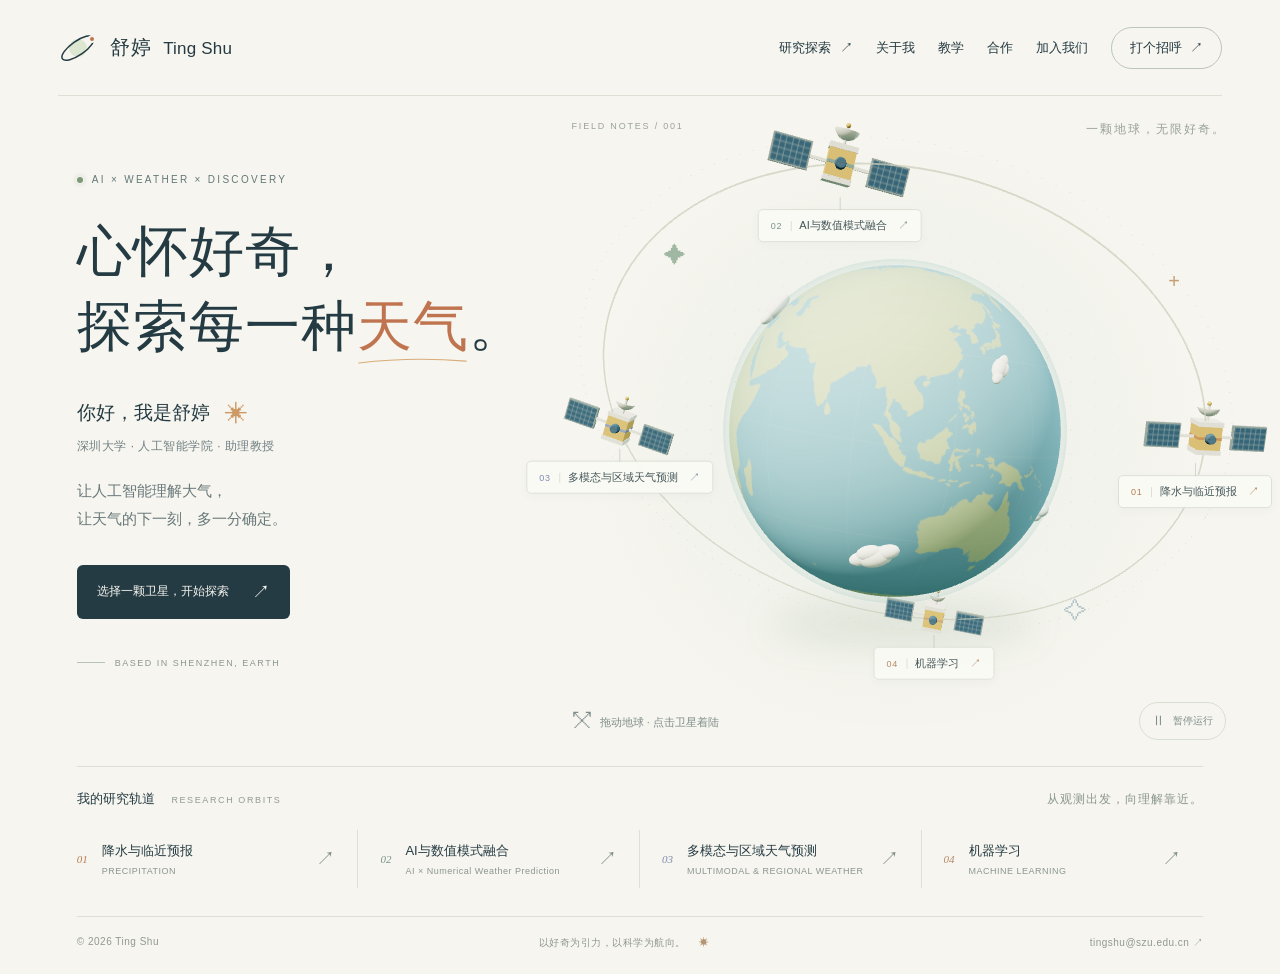
==== index.html @ a77219a2 "Publish interactive AI and weather research website" ====
<!doctype html>
<html lang="zh-CN">
<head>
  <meta charset="UTF-8">
  <meta name="viewport" content="width=device-width,initial-scale=1">
  <meta name="theme-color" content="#f6f5ef">
  <meta name="description" content="舒婷 Ting Shu，深圳大学人工智能学院助理教授。探索人工智能与气象的交汇：降水临近预报、AI与数值模式融合、多模态与区域天气预测与机器学习。">
  <title>舒婷 Ting Shu · AI × Weather</title>
  <link rel="icon" href="./favicon.svg" type="image/svg+xml">
  <link rel="stylesheet" href="./styles.css?v=current-nav2">
  <link rel="stylesheet" href="./machine-learning.css?v=visual-first1">
  <link rel="stylesheet" href="./precipitation.css?v=visual-first1">
  <link rel="stylesheet" href="./numerical-modeling.css?v=visual-first1">
  <link rel="stylesheet" href="./multimodal-weather.css?v=visual-first1">
  <link rel="stylesheet" href="./teaching.css?v=paper1">
  <link rel="stylesheet" href="./join-maze.css?v=visual-first1">
  <link rel="stylesheet" href="./collaboration-network.css?v=islands1">
  <link rel="stylesheet" href="./about.css?v=visual-first1">
</head>
<body>
  <a class="skip-link" href="#research-list">跳转到研究方向</a>
  <header class="site-header">
    <a class="identity" href="#" aria-label="舒婷，返回首页">
      <svg class="brand-icon" viewBox="0 0 40 40" aria-hidden="true"><circle cx="20" cy="20" r="9"/><ellipse cx="20" cy="20" rx="19" ry="7" transform="rotate(-35 20 20)"/><circle class="brand-dot" cx="34" cy="11" r="3"/></svg>
      <span class="brand-name">舒婷 <span>Ting Shu</span></span>
      <span class="brand-divider"></span><span class="brand-note">A LITTLE PLANET OF IDEAS</span>
    </a>
    <nav aria-label="主导航">
      <a class="nav-research" href="#research-list">研究探索 <span>↗</span></a>
      <a class="nav-about" href="#about" data-section-link>关于我</a>
      <a href="#teaching" data-section-link>教学</a>
      <a href="#collaboration" data-section-link>合作</a>
      <a href="#join" data-section-link>加入我们</a>
      <a class="contact-link" href="mailto:tingshu@szu.edu.cn">打个招呼 <span>↗</span></a>
    </nav>
  </header>

  <main id="home">
    <section class="hero" aria-labelledby="home-title">
      <div class="intro">
        <div class="eyebrow"><span class="live-dot"></span> AI × WEATHER × DISCOVERY</div>
        <h1 id="home-title">心怀好奇，<br>探索每一种<span class="weather-word">天气<svg viewBox="0 0 190 15" aria-hidden="true"><path d="M3 10Q94 -1 185 7"/></svg></span>。</h1>
        <p class="hello">你好，我是舒婷 <span class="hello-star">✳</span></p>
        <p class="affiliation">深圳大学 · 人工智能学院 · 助理教授</p>
        <p class="intro-copy">让人工智能理解大气，<br>让天气的下一刻，多一分确定。</p>
        <a class="explore-button" href="#research-list">选择一颗卫星，开始探索 <span>↗</span></a>
        <div class="personal-coordinate"><span class="coordinate-line"></span> BASED IN SHENZHEN, EARTH</div>
      </div>

      <div class="universe" id="universe" data-state="loading" aria-label="3D 地球与四颗研究方向卫星">
        <div class="universe-grid" aria-hidden="true"></div>
        <div class="scene-caption"><span>FIELD NOTES / 001</span><span>一颗地球，无限好奇。</span></div>
        <span class="spark spark-a" aria-hidden="true">✦</span><span class="spark spark-b" aria-hidden="true">+</span><span class="spark spark-c" aria-hidden="true">✧</span>
        <div id="scene" aria-hidden="true"></div>
        <div class="planet-shadow" aria-hidden="true"></div>
        <div id="satellite-labels" aria-label="选择研究卫星"></div>
        <div id="scene-loading" role="status">正在唤醒这颗小星球<span>···</span></div>
        <div class="fallback-planet" hidden aria-hidden="true">🌏</div>
        <div class="scene-bottom"><span id="scene-hint"><span class="drag-mark">⤧</span> 拖动地球 · 点击卫星着陆</span><button id="motion-toggle" type="button" aria-pressed="false" aria-label="暂停地球自转与卫星公转"><span class="pause-symbol">Ⅱ</span><span class="motion-text">暂停运行</span></button></div>
      </div>
    </section>

    <section class="research-section" id="research-list" aria-labelledby="research-heading">
      <div class="section-caption"><h2 id="research-heading">我的研究轨道 <span>RESEARCH ORBITS</span></h2><span>从观测出发，向理解靠近。</span></div>
      <div id="research-links" class="research-links"></div>
    </section>
    <footer><span>© <span id="year">2026</span> Ting Shu</span><span>以好奇为引力，以科学为航向。 <span class="footer-star">✴</span></span><a href="mailto:tingshu@szu.edu.cn">tingshu@szu.edu.cn ↗</a></footer>
  </main>

  <main id="about-page" hidden tabindex="-1" aria-labelledby="ab-title"></main>

  <main id="collaboration-page" hidden tabindex="-1" aria-labelledby="cn-title"></main>

  <main id="join-page" hidden tabindex="-1" aria-labelledby="jm-title"></main>

  <main id="teaching-page" hidden tabindex="-1" aria-labelledby="tc-title"></main>

  <main id="research-page" hidden tabindex="-1">
    <div class="research-cloud-dock">
      <details class="research-cloud" id="research-switcher">
        <summary aria-label="切换研究方向">
          <svg viewBox="0 0 220 100" aria-hidden="true"><path d="M31 92C-1 92-3 47 29 44C28 15 62 3 81 25C96 1 133 3 145 29C166 8 195 23 193 48C226 47 229 92 197 92Z"/></svg>
          <span><strong id="research-cloud-current">研究方向</strong><small>其他方向 <i aria-hidden="true">⌄</i></small></span>
        </summary>
        <nav class="research-subnav" aria-label="研究方向">
          <a href="#research/learning">机器学习</a>
          <a href="#research/precipitation">降水与临近预报</a>
          <a href="#research/clouds">AI与数值模式融合</a>
          <a href="#research/multimodal">多模态与区域天气预测</a>
        </nav>
      </details>
    </div>
    <div id="ml-page" hidden></div>
    <div id="precipitation-page" hidden></div>
    <div id="numerical-page" hidden></div>
    <div id="multimodal-page" hidden></div>
    <button class="back-button" id="back-home" type="button">← 返回研究轨道</button>
    <div class="destination-layout">
      <div class="destination-intro"><div class="eyebrow" id="destination-number"></div><h1 id="destination-title"></h1><p class="destination-english" id="destination-english"></p><p class="destination-description" id="destination-description"></p><div class="topic-tags" id="topic-tags"></div></div>
      <div class="landing-art" aria-hidden="true"><div class="art-orbit"></div><div class="art-sun"></div><div class="art-cloud cloud-one"></div><div class="art-cloud cloud-two"></div><div class="art-hill hill-back"></div><div class="art-hill hill-front"></div><div class="observatory"><div class="radar-dish"></div><div class="radar-pole"></div><div class="station-body"><i></i><i></i><i></i></div></div><div class="landing-label">HELLO, NEW PERSPECTIVE.</div></div>
    </div>
    <section class="selected-papers"><div class="section-caption"><h2>从这些工作开始 <span>SELECTED RESEARCH</span></h2><span>研究方向速览</span></div><div id="paper-list"></div></section>
    <div class="destination-footer"><span>每一个问题，都是一次新的出发。</span><button class="text-button" id="next-research" type="button">探索下一条轨道 ↗</button></div>
  </main>


  <div id="flight-overlay" aria-hidden="true"><div class="flight-cloud cloud-left"></div><div class="flight-cloud cloud-right"></div><div class="flight-copy"><span class="flight-marker">↓</span><span id="flight-text">准备着陆</span><span class="flight-small">A CLOSER LOOK AT OUR WORLD</span></div></div>
  <p id="announcement" class="sr-only" aria-live="polite"></p>
  <noscript><p class="no-script">请启用 JavaScript 体验 3D 地球。研究方向包括降水与临近预报、AI与数值模式融合、多模态与区域天气预测和机器学习。联系：<a href="mailto:tingshu@szu.edu.cn">tingshu@szu.edu.cn</a></p></noscript>
  <script type="module" src="./app.js?v=current-nav2"></script>
</body>
</html>
---- styles.css ----
@font-face{font-family:LocalSerif;src:local("Songti SC"),local("STSong");font-display:swap}
:root{--paper:#f6f5ef;--ink:#253b43;--muted:#718084;--line:#dedfd5;--orange:#bf744f;--sage:#dbe5ce;--blue:#5b8fa4;--accent:#c68157;font-family:-apple-system,BlinkMacSystemFont,"Segoe UI","PingFang SC","Microsoft YaHei",sans-serif;color:var(--ink);background:var(--paper);font-synthesis:none;scroll-behavior:smooth}
*{box-sizing:border-box}body{margin:0}button,a{-webkit-tap-highlight-color:transparent}button{font:inherit;color:inherit;cursor:pointer}a{color:inherit;text-decoration:none}button{border:0;background:none}button:focus-visible,a:focus-visible{outline:2px solid var(--orange);outline-offset:6px}button:disabled{cursor:default}button,a{touch-action:manipulation}[hidden]{display:none!important}::selection{background:#dbe7cf}.sr-only{position:absolute;width:1px;height:1px;padding:0;margin:-1px;overflow:hidden;clip:rect(0,0,0,0);white-space:nowrap;border:0}.skip-link{position:fixed;top:-80px;left:20px;z-index:100;background:var(--ink);color:white;padding:15px}.skip-link:focus{top:10px}
.site-header{height:96px;margin:0 4.5%;display:flex;align-items:center;justify-content:space-between;border-bottom:1px solid var(--line);gap:20px;position:relative;z-index:20}.identity{display:flex;align-items:center;gap:12px;flex-shrink:0}.brand-icon{width:40px;height:40px;stroke:var(--ink);fill:none;stroke-width:1.5}.brand-icon>circle:first-child{fill:#dce6d0;stroke:none}.brand-icon .brand-dot{fill:var(--orange);stroke:var(--paper);stroke-width:2}.brand-name{font-size:20px;font-weight:600;letter-spacing:1px}.brand-name span{font-size:17px;font-weight:400;letter-spacing:.2px;margin-left:5px}.brand-divider{height:22px;width:1px;background:var(--line);margin:0 7px}.brand-note{font-size:9px;letter-spacing:1.7px;color:var(--muted)}nav{display:flex;align-items:center;gap:32px;font-size:13px}nav button{padding:10px 0}nav a:hover,nav button:hover{color:var(--orange)}nav a span{margin-left:5px}.contact-link{border:1px solid #bcc6bd;border-radius:50px;padding:11px 18px}
.hero{max-width:1580px;margin:auto;display:grid;grid-template-columns:36% 64%;padding-left:6%;min-height:620px;height:min(690px,calc(100svh - 230px));position:relative;align-items:center}.intro{position:relative;z-index:3;padding-bottom:20px}.eyebrow{font-size:10px;letter-spacing:2.3px;color:#637878;display:flex;gap:9px;align-items:center;font-weight:500}.live-dot{width:6px;height:6px;border-radius:50%;background:#7e9a79;box-shadow:0 0 0 4px #7e9a7910}h1{font-family:LocalSerif,"Songti SC","Noto Serif CJK SC",serif;font-weight:400;font-size:clamp(38px,4.3vw,67px);line-height:1.36;letter-spacing:1px;margin:30px 0 27px;white-space:nowrap}.weather-word{color:var(--orange);position:relative}.weather-word svg{position:absolute;width:100%;height:15px;left:0;bottom:-12px;fill:none;stroke:#d9ac78;stroke-width:2;stroke-linecap:round}.hello{font-size:19px;font-weight:500;margin:35px 0 10px}.hello-star{display:inline-block;color:#cd9965;font-size:23px;margin-left:10px;vertical-align:middle}.affiliation{font-size:12px;letter-spacing:.5px;color:var(--muted);margin:0}.intro-copy{font-size:15px;line-height:1.9;color:#68787a;margin-top:22px}.explore-button{display:inline-flex;align-items:center;gap:23px;background:var(--ink);color:var(--paper);border-radius:6px;padding:15px 20px;font-size:12px;transition:transform .2s,background .2s;margin-top:16px}.explore-button:hover{background:#3d565b;transform:translateY(-2px)}.explore-button>span{font-size:18px}.personal-coordinate{display:flex;align-items:center;gap:10px;font-size:9px;color:#8d9790;letter-spacing:1.5px;margin-top:39px}.coordinate-line{height:1px;width:28px;background:#b7c2b7}
.universe{position:relative;width:100%;height:100%;min-height:610px;isolation:isolate;overflow:hidden}.universe-grid{position:absolute;inset:8% 1% 6% 1%;border-radius:50%;background:radial-gradient(circle at center,#dce8dc77,transparent 64%);z-index:-3}.universe-grid:after{content:"";position:absolute;inset:5%;background-image:radial-gradient(#9fb5a44f .8px,transparent .8px);background-size:24px 24px;mask-image:radial-gradient(ellipse,#0005 15%,transparent 69%)}#scene{position:absolute;inset:0;z-index:0;touch-action:pan-y;cursor:grab}#scene:active{cursor:grabbing}#scene canvas{display:block;width:100%;height:100%}.scene-caption{position:absolute;top:25px;left:8%;right:7%;display:flex;justify-content:space-between;color:#99a29a;font-size:9px;letter-spacing:1.8px;z-index:2;pointer-events:none}.scene-caption>span:last-child{letter-spacing:2px;font-family:LocalSerif,serif;font-size:12px}.planet-shadow{position:absolute;left:34%;top:77%;width:34%;height:25px;background:#617d5833;border-radius:50%;filter:blur(18px);z-index:-1;pointer-events:none}.spark{position:absolute;pointer-events:none;color:#a0b8a3;z-index:0}.spark-a{left:20%;top:22%;font-size:22px}.spark-b{right:13%;top:26%;font-size:20px;color:#c3a172}.spark-c{right:25%;bottom:21%;font-size:23px;color:#a9bdc3}.scene-bottom{position:absolute;bottom:26px;left:8%;right:7%;display:flex;align-items:center;justify-content:space-between;gap:16px;font-size:11px;color:#7e8d8b;z-index:4}.drag-mark{font-size:20px;vertical-align:-2px;margin-right:5px}#motion-toggle{display:flex;align-items:center;gap:8px;min-height:38px;padding:0 12px;border:1px solid #d9ded2;border-radius:50px;font-size:10px;background:#f6f5efd9}#motion-toggle:hover{background:#e8eddf}.pause-symbol{font-size:13px}.satellite-label{position:absolute;top:0;left:0;z-index:5;transform:translate(-999px,-999px);padding:8px 12px;display:flex;align-items:center;gap:8px;white-space:nowrap;border:1px solid #dce1d5;border-radius:5px;background:#fafaf5ed;box-shadow:0 3px 10px #3d514909;color:#455759;font-size:11px;transition:background .2s,border-color .2s,box-shadow .2s;will-change:transform}.satellite-label .label-number{font-size:9px;color:var(--accent);letter-spacing:.8px;border-right:1px solid #dce0d4;padding-right:8px}.satellite-label .label-arrow{color:var(--accent);margin-left:3px}.satellite-label:hover,.satellite-label:focus-visible,.satellite-label.is-active{background:#fffef9;border-color:var(--accent);box-shadow:0 4px 18px #77533918}.satellite-label:before{content:"";position:absolute;width:1px;height:13px;background:#a8b7a577;bottom:100%;left:50%}#scene-loading{position:absolute;top:50%;left:50%;transform:translate(-50%,-50%);font-size:12px;letter-spacing:2px;color:var(--muted);z-index:10}#scene-loading>span{margin-left:8px}.fallback-planet{position:absolute;left:50%;top:46%;transform:translate(-50%,-50%);font-size:190px;filter:saturate(.6)}.universe.is-fallback .satellite-label{transform:none!important;position:static;margin:8px}.universe.is-fallback #satellite-labels{position:absolute;bottom:65px;display:flex;justify-content:center;flex-wrap:wrap}.universe.is-fallback .satellite-label:before{display:none}
.research-section{margin:0 6%;border-top:1px solid var(--line);padding-top:23px;scroll-margin-top:30px}.section-caption{display:flex;align-items:center;justify-content:space-between;gap:20px}.section-caption h2{font-size:13px;font-weight:500;margin:0}.section-caption h2 span{font-size:9px;color:#929b93;letter-spacing:1.6px;margin-left:13px;font-weight:400}.section-caption>span{font-family:LocalSerif,serif;font-size:12px;letter-spacing:1px;color:#8a968d}.research-links{display:grid;grid-template-columns:repeat(4,1fr);margin:22px 0 28px}.research-link{display:flex;text-align:left;align-items:center;gap:14px;padding:12px 22px;border-right:1px solid var(--line);transition:background .2s;border-radius:0}.research-link:first-child{padding-left:0}.research-link:last-child{border-right:0}.research-link:hover{background:#e8ecdf88}.research-link .research-number{font-size:11px;color:var(--accent);font-family:Georgia,serif;font-style:italic}.research-link strong{font-size:13px;font-weight:500;display:block;margin-bottom:6px}.research-link small{font-size:9px;color:#8b9691;letter-spacing:.5px;display:block}.research-link .arrow{margin-left:auto;color:#839187;font-size:19px}footer{margin:0 6%;padding:19px 0 24px;border-top:1px solid var(--line);display:flex;justify-content:space-between;gap:20px;font-size:10px;color:#909990;letter-spacing:.5px}.footer-star{color:#b49572;margin-left:10px}footer a:hover{color:var(--ink)}
#flight-overlay{position:fixed;inset:0;pointer-events:none;z-index:50;overflow:hidden;visibility:hidden}#flight-overlay.active{visibility:visible}.flight-cloud{position:absolute;width:150vmax;height:150vmax;background:#edf2e9;box-shadow:0 0 100px 100px #edf2e9;border-radius:50%;top:60%;transition:transform 1s cubic-bezier(.5,0,.2,1)}.cloud-left{right:80%;transform:translate(-50%,30%)}.cloud-right{left:80%;transform:translate(50%,30%)}#flight-overlay.covered .cloud-left{transform:translate(50%,-50%)}#flight-overlay.covered .cloud-right{transform:translate(-50%,-50%)}.flight-copy{position:absolute;inset:0;display:flex;flex-direction:column;align-items:center;justify-content:center;gap:15px;opacity:0;transition:opacity .35s;color:var(--ink)}#flight-overlay.covered .flight-copy{opacity:1}.flight-marker{width:48px;height:48px;border:1px solid #bac8b4;border-radius:50%;display:grid;place-items:center;font-size:25px}.flight-small{font-size:9px;letter-spacing:3px;color:#879782}#flight-text{font-family:LocalSerif,serif;font-size:24px;letter-spacing:2px}.is-traveling .satellite-label,.is-traveling .scene-bottom{opacity:0;pointer-events:none}.is-traveling .intro{opacity:.3;transition:opacity .6s}
#research-page{max-width:1180px;margin:auto;padding:35px 35px 50px;min-height:calc(100svh - 96px)}.back-button{font-size:12px;color:var(--muted);padding:10px 0}.back-button:hover{color:var(--orange)}.destination-layout{display:grid;grid-template-columns:1.2fr 1fr;align-items:center;gap:60px;margin:45px 0 55px}.destination-intro h1{font-size:46px;white-space:normal;margin:20px 0 7px}.destination-english{color:#8a9a92;font-size:13px;letter-spacing:1px}.destination-description{font-size:15px;line-height:2;color:#637676;max-width:510px;margin:25px 0}.topic-tags{display:flex;flex-wrap:wrap;gap:8px}.topic-tags span{font-size:11px;border:1px solid #d8dfd1;padding:7px 12px;border-radius:50px}.landing-art{height:310px;position:relative;overflow:hidden;border-radius:48% 48% 12px 12px;background:#e5ebe0}.art-sun{width:60px;height:60px;border-radius:50%;background:#e7cb94;position:absolute;right:65px;top:45px}.art-orbit{width:330px;height:330px;border:1px solid #c8d6c3;border-radius:50%;position:absolute;left:45px;top:35px}.art-hill{position:absolute;width:120%;height:180px;border-radius:50%;bottom:-75px;left:-10%;background:#9eb49a}.hill-back{bottom:-30px;left:23%;background:#cad6bd}.hill-front{transform:rotate(12deg)}.art-cloud{position:absolute;width:75px;height:23px;background:#f6f6ef;border-radius:30px}.art-cloud:before,.art-cloud:after{content:"";position:absolute;background:inherit;border-radius:50%;width:35px;height:35px;top:-16px;left:11px}.art-cloud:after{left:32px;top:-9px}.cloud-one{left:42px;top:95px}.cloud-two{right:32px;top:160px;transform:scale(.7)}.observatory{position:absolute;left:44%;bottom:53px;width:100px;height:150px}.station-body{position:absolute;bottom:0;width:95px;height:65px;background:#faf5e9;border-radius:10px 10px 2px 2px;transform:skewY(-3deg);box-shadow:12px 6px 0 #dbcfb6;display:flex;gap:8px;align-items:center;justify-content:center}.station-body i{width:14px;height:21px;background:#7299a1;border:3px solid #d6e1df}.radar-pole{position:absolute;width:7px;height:70px;background:#7b938d;bottom:50px;left:45px;transform:rotate(12deg)}.radar-dish{width:73px;height:38px;border-radius:0 0 60px 60px;background:#eee8d8;box-shadow:0 5px 0 #b8c8bc;transform:rotate(-33deg);position:absolute;top:9px;left:15px;z-index:2}.radar-dish:before{content:"";width:3px;height:35px;background:#819b95;position:absolute;left:34px;top:-19px}.radar-dish:after{content:"";width:9px;height:9px;border-radius:50%;background:#c08856;position:absolute;left:31px;top:-23px}.landing-label{position:absolute;left:22px;bottom:18px;color:#f7f6ed;font-size:8px;letter-spacing:2px}.selected-papers{border-top:1px solid var(--line);padding-top:22px}.paper-row{display:grid;grid-template-columns:55px 1fr auto;gap:20px;padding:26px 0;border-bottom:1px solid var(--line);align-items:start}.paper-year{font-size:12px;color:var(--orange);padding-top:3px}.paper-title{font-family:Georgia,"Songti SC",serif;font-weight:400;font-size:19px;line-height:1.5;margin:0 0 8px}.paper-venue{font-size:11px;color:#819086}.paper-link{font-size:11px;white-space:nowrap;padding:8px 0}.paper-link:hover{color:var(--orange)}.destination-footer{display:flex;justify-content:space-between;align-items:center;gap:20px;margin-top:33px;font-size:12px;color:#83917f}.text-button{font-size:12px;color:var(--ink);padding:10px 0}
dialog{border:1px solid #dce1d4;border-radius:15px;background:var(--paper);color:var(--ink);width:min(570px,calc(100% - 30px));padding:45px;box-shadow:0 30px 100px #162e3033;max-height:90svh}dialog::backdrop{background:#243e4555;backdrop-filter:blur(7px)}.close-dialog{position:absolute;right:16px;top:12px;font-size:26px;width:36px;height:36px;color:var(--muted)}dialog h2{font-family:LocalSerif,serif;font-size:32px;font-weight:400;margin-bottom:8px}dialog p{font-size:13px;line-height:1.9;color:#657978}.about-en{font-size:12px!important;color:#87998b!important}.about-history{display:grid;grid-template-columns:1fr 1.5fr;gap:14px;font-size:12px;margin:30px 0;padding-top:20px;border-top:1px solid var(--line)}.about-history small{font-size:11px;color:var(--muted)}.no-script{padding:30px}
@media(min-width:1600px){.hero{height:720px}.universe{min-height:680px}}
@media(max-width:1100px){.brand-note,.brand-divider{display:none}.hero{grid-template-columns:38% 62%;padding-left:5%;height:620px}.intro h1{font-size:43px}.universe{min-height:600px}.research-link{gap:10px;padding:10px 13px}.research-link strong{font-size:12px}.scene-caption{left:8%;right:9%}.satellite-label{font-size:10px;padding:7px 9px}.satellite-label .label-arrow{display:none}.scene-bottom{left:8%;right:8%;font-size:10px}.intro-copy{font-size:14px}.affiliation{font-size:11px}.explore-button{padding:14px 17px;font-size:11px;gap:15px}}
@media(max-width:760px){.site-header{height:78px;margin:0 6%}.brand-name{font-size:17px}.brand-name span{font-size:13px}.brand-icon{width:31px;height:31px}.identity{gap:8px}nav{gap:19px;font-size:12px}.contact-link{display:none}.hero{display:flex;flex-direction:column;padding:0;height:auto;min-height:0}.intro{width:100%;padding:42px 8% 0;display:block}.eyebrow{font-size:9px;letter-spacing:1.6px}.intro h1{font-size:44px;line-height:1.3;margin:24px 0}.hello{margin:25px 0 7px;font-size:17px}.affiliation{font-size:11px}.intro-copy{margin:17px 0 0;font-size:13px;line-height:1.8}.intro-copy br{display:none}.explore-button{margin-top:22px}.personal-coordinate{display:none}.universe{height:500px;min-height:0;margin:2px 0 0}.scene-caption{top:28px;left:8%;right:8%;font-size:8px}.scene-caption>span:last-child{font-size:10px}.scene-bottom{bottom:22px;font-size:10px}.satellite-label{font-size:10px;padding:7px 8px;gap:6px}.satellite-label .label-number{font-size:8px;padding-right:6px}.satellite-label .label-arrow{display:none}.research-section{margin:0 8%;padding-top:22px}.section-caption>span{display:none}.section-caption h2{font-size:12px}.section-caption h2 span{font-size:8px;margin-left:10px}.research-links{grid-template-columns:1fr 1fr;gap:0;margin:15px 0 25px}.research-link{padding:17px 9px 17px 0!important;border-bottom:1px solid var(--line);gap:9px}.research-link:nth-child(even){border-right:0;padding-left:14px!important}.research-link:nth-last-child(-n+2){border-bottom:0}.research-link strong{font-size:11px}.research-link small{font-size:8px}.research-link .arrow{font-size:16px}footer{margin:0 8%;padding:20px 0 26px;flex-wrap:wrap;gap:15px;font-size:9px}footer>span:nth-child(2){display:none}#research-page{padding:23px 8% 35px}.destination-layout{grid-template-columns:1fr;gap:25px;margin:30px 0}.destination-intro h1{font-size:35px}.destination-english{font-size:11px}.destination-description{font-size:14px}.landing-art{height:240px}.paper-row{grid-template-columns:40px 1fr;gap:10px}.paper-title{font-size:16px}.paper-link{grid-column:2;padding:0}.destination-footer{font-size:11px;align-items:start;flex-direction:column;gap:7px}dialog{padding:35px 25px}.about-history{grid-template-columns:1fr 1.3fr}.brand-name{letter-spacing:0}}
@media(pointer:coarse){.satellite-label{min-height:44px}.site-header nav button,.site-header nav a{min-height:44px;display:inline-flex;align-items:center}#motion-toggle{min-height:44px}.close-dialog{min-width:44px;min-height:44px}}
@media(max-width:380px){.brand-name span{display:none}nav{gap:15px}.intro h1{font-size:38px}.universe{height:450px}.satellite-label{font-size:9px}.scene-bottom{left:6%;right:6%}.research-link strong{font-size:10px}.research-link small{letter-spacing:0}}
.personal-section:focus,.join-section:focus{outline:none}.site-header nav{gap:26px}.site-header nav a:is([aria-current="location"],[aria-current="page"]){color:var(--orange)}.course .code-glyph{white-space:nowrap;font-size:20px;letter-spacing:-1px}
.personal-section{margin:0 6%;padding:72px 0;display:grid;grid-template-columns:1fr 1.25fr;gap:9%;border-top:1px solid var(--line);scroll-margin-top:30px}.section-index{font-size:10px;letter-spacing:2px;color:#8a978a}.section-intro h2,.join-heading h2{font-size:15px;font-weight:500;letter-spacing:2px;margin:17px 0 25px}.title-flower{margin-left:14px;color:#bd9469;font-size:22px;vertical-align:-2px}.section-lead{font-family:LocalSerif,"Songti SC",serif;font-size:34px;line-height:1.6;letter-spacing:1px;margin:0 0 22px}.section-description{font-size:13px;line-height:2;color:#74837a;margin:0}.course-list{display:grid;gap:25px}.course{display:grid;grid-template-columns:70px 1fr;gap:25px;padding:24px 0;border-bottom:1px solid var(--line)}.course:last-child{border-bottom:0;padding-bottom:0}.course-glyph{width:65px;height:65px;border-radius:20px;display:grid;place-items:center;transform:rotate(-6deg);background:#e5eadc;color:#7a9380;font-family:monospace;font-size:25px}.chip-glyph{background:#e7e6da;color:#aa956c;transform:rotate(6deg);font-size:39px}.course-kicker{font-size:9px;letter-spacing:1.7px;color:#92a08d}.course h3{font-size:20px;font-weight:500;margin:8px 0}.course-en{font-size:11px!important;letter-spacing:.5px;color:#8b968b!important;margin:0 0 15px!important}.course p{font-size:13px;line-height:1.9;color:#6f7f78;margin:0}.course-tags{display:flex;flex-wrap:wrap;gap:14px;margin-top:16px;font-size:10px;color:#89947d}.course-tags span:before{content:'·';margin-right:7px;color:#bd956c}.inline-contact{display:inline-flex;gap:30px;align-items:center;margin-top:30px;font-size:12px;padding-bottom:10px;border-bottom:1px solid #b2bcaa}.inline-contact:hover{color:var(--orange)}.inline-contact span{font-size:17px}.collaboration-list article{display:flex;align-items:flex-start;gap:22px;padding:26px 0;border-bottom:1px solid var(--line)}.collaboration-list article:first-child{padding-top:12px}.collaboration-list article:last-child{border:0;padding-bottom:0}.collaboration-number{font:italic 15px Georgia,serif;color:#b28e65;padding-top:2px}.collaboration-list h3{font-size:17px;font-weight:500;margin:0 0 12px}.collaboration-list p{font-size:13px;line-height:1.9;color:#77857c;margin:0;max-width:410px}.collaboration-symbol{margin-left:auto;color:#a0ac96;font-size:20px}.join-section{margin:10px 6% 65px;padding:48px 5%;background:#e6ebdf;border-radius:12px;position:relative;isolation:isolate;display:grid;grid-template-columns:1fr 1.1fr;gap:8%;scroll-margin-top:30px;overflow:hidden}.join-heading h2{margin-bottom:20px}.join-heading .section-lead{font-size:33px}.join-content{padding-top:13px;position:relative;z-index:1}.join-content>p{font-size:13px;line-height:2;color:#687d70;margin:0 0 14px}.join-content .explore-button{margin-top:8px}.join-email{display:block;font-size:11px;color:#7a8e7d;margin-top:17px}.join-illustration{position:absolute;width:240px;height:200px;left:15%;bottom:-95px;z-index:-1;opacity:.55;transform:rotate(-20deg)}.join-planet{position:absolute;width:120px;height:120px;border-radius:50%;background:#c2d1b6;left:60px;top:45px;box-shadow:inset -15px -12px 0 #b6c8ad}.join-orbit{position:absolute;width:240px;height:90px;border:1px solid #a6b999;border-radius:50%;left:0;top:60px}.orbit-two{transform:rotate(65deg)}.join-star{position:absolute;right:3px;top:35px;font-size:26px;color:#b49a6e}.join-mini-star{position:absolute;left:15px;bottom:10px;font-size:22px;color:#95aa87}
@media(min-width:1600px){.personal-section,.join-section{max-width:1400px;margin-left:auto;margin-right:auto}}
@media(max-width:1280px){.brand-note,.brand-divider{display:none}.site-header nav{gap:23px}}
@media(max-width:1000px){.site-header{height:auto;min-height:105px;flex-wrap:wrap;gap:12px;padding:17px 0 0}.site-header nav{width:100%;justify-content:space-between;gap:15px;padding-bottom:10px}.site-header .contact-link{display:none}.site-header nav a,.site-header nav button{padding:9px 0}.personal-section{gap:6%;grid-template-columns:1fr 1.2fr}.section-lead{font-size:29px}.course{grid-template-columns:45px 1fr;gap:18px}.course-glyph{width:45px;height:45px;font-size:20px;border-radius:13px}.chip-glyph{font-size:30px}.join-section{gap:6%;padding:35px 5%}.join-heading .section-lead{font-size:28px}}
@media(max-width:760px){.site-header{margin:0 6%;min-height:116px;gap:12px}.site-header nav{font-size:12px;gap:10px;padding-bottom:6px}.personal-section{margin:0 8%;padding:42px 0;grid-template-columns:1fr;gap:24px;scroll-margin-top:22px}.section-index{font-size:9px}.section-intro h2{margin:14px 0 17px}.section-lead{font-size:29px;line-height:1.5;margin-bottom:17px}.section-description{font-size:12px}.section-description br{display:none}.course{grid-template-columns:48px 1fr;gap:20px;padding:19px 0}.course-list{gap:5px}.course-glyph{width:48px;height:48px}.course h3{font-size:18px}.course p{font-size:12px}.course-tags{gap:10px}.collaboration-list article{gap:15px;padding:22px 0}.collaboration-list h3{font-size:16px}.collaboration-list p{font-size:12px}.collaboration-list article:first-child{padding-top:0}.inline-contact{margin-top:22px}.join-section{margin:0 8% 36px;padding:30px 24px;grid-template-columns:1fr;gap:5px;scroll-margin-top:22px}.join-heading h2{margin:12px 0 18px}.join-heading .section-lead{font-size:28px}.join-content{padding-top:0}.join-content>p{font-size:12px}.join-illustration{left:auto;right:-110px;bottom:50px;opacity:.3}.join-content .explore-button{gap:30px}.join-email{font-size:10px}.collaboration-symbol{font-size:17px}}
@media(prefers-reduced-motion:reduce){:root{scroll-behavior:auto}*,*:before,*:after{animation-duration:.01ms!important;transition-duration:.01ms!important}.flight-cloud{transition:none}}

/* One small cloud keeps the illustration in the foreground. */
.research-cloud-dock{position:sticky;top:10px;height:0;z-index:18;pointer-events:none}
.research-cloud{position:absolute;right:2.5%;top:5px;pointer-events:auto}
.research-cloud summary{position:relative;width:220px;height:100px;list-style:none;cursor:pointer;color:#75897f;touch-action:manipulation}
.research-cloud summary::-webkit-details-marker{display:none}
.research-cloud summary svg{width:100%;height:100%;overflow:visible;filter:drop-shadow(0 3px 4px #516f5b0a);transition:transform .2s}
.research-cloud summary path{fill:#fafaf3;stroke:#d5dfd0;stroke-width:.9}
.research-cloud summary>span{position:absolute;left:15px;right:15px;top:44px;text-align:center;letter-spacing:.3px}
.research-cloud summary strong{display:block;font-size:12px;line-height:19px;font-weight:500;color:#526f61;white-space:nowrap}
.research-cloud summary small{display:block;margin-top:3px;font-size:10px;line-height:16px;color:#8a9787}
.research-cloud summary i{font-style:normal;display:inline-block;transition:transform .2s}
.research-cloud[open] summary i{transform:rotate(180deg)}
.research-cloud summary:hover svg{transform:translateY(-2px)}
.research-cloud summary:focus-visible{outline:2px solid #92aa95;outline-offset:3px;border-radius:50%}
.research-subnav{position:absolute;right:0;top:104px;display:flex;flex-direction:column;align-items:stretch;gap:2px;width:225px;padding:12px;background:#fafaf4;border:1px solid #e0e5d7;border-radius:19px;box-shadow:0 12px 35px #465d4912;font-size:12px}
.research-subnav a{display:flex;align-items:center;gap:10px;min-height:43px;padding:10px 12px;border-radius:12px;color:#728178;white-space:nowrap}
.research-subnav a::before{content:"";width:4px;height:4px;border-radius:50%;background:currentColor;opacity:.25;flex-shrink:0}
.research-subnav a:hover{background:#f0f2e9;color:#405d53}
.research-subnav a[aria-current="page"]{color:#36574b;font-weight:600}
.research-subnav a[aria-current="page"]::before{opacity:1;background:#98ae88;box-shadow:0 0 0 3px #e7eddf}
.research-subnav a:focus-visible{outline-offset:0}
@media(max-width:760px){.research-cloud{position:fixed;right:4%;top:auto;bottom:18px}.research-cloud summary{width:200px;height:91px}.research-cloud summary>span{top:39px;left:12px;right:12px}.research-cloud summary strong{font-size:11px}.research-cloud summary small{font-size:9px;margin-top:1px}.research-subnav{top:auto;bottom:96px}}
@media(prefers-reduced-motion:reduce){.research-cloud summary svg,.research-cloud summary i{transition:none}}

@media(min-width:761px){#research-page.is-multimodal .mm-hero{padding-top:112px}#research-page.is-learning .ml-hero{padding-top:72px}}
---- machine-learning.css ----
/* Machine learning: South China, flowing orbits, and an editorial research archive. */
#research-page.is-learning{max-width:none;padding:0;margin:0;outline:none}#research-page.is-learning>.back-button,#research-page.is-learning>.destination-layout,#research-page.is-learning>.selected-papers,#research-page.is-learning>.destination-footer{display:none}
#ml-page{--ml-gold:#ae8654;--ml-serif:LocalSerif,"Songti SC","Noto Serif CJK SC",Georgia,serif;color:#2d4147;overflow:clip}.ml-breadcrumb{max-width:1400px;margin:0 auto;padding:25px 5% 0;display:flex;align-items:center;gap:15px;font-size:10px;letter-spacing:1px;color:#85918f}.ml-breadcrumb button{padding:7px 0;font-size:11px}.ml-breadcrumb button:hover{color:var(--ml-gold)}.ml-hero{position:relative;max-width:1600px;margin:auto;padding-top:3px;isolation:isolate}.ml-heading{text-align:center;position:relative;z-index:3;pointer-events:none}.ml-heading h1{font-family:var(--ml-serif);font-size:62px;line-height:1.3;letter-spacing:8px;margin:11px 0 6px}.ml-english{font-family:Georgia,serif;font-size:13px;letter-spacing:5px;color:var(--ml-gold);margin:0 0 16px}.ml-subtitle{font-family:var(--ml-serif);font-size:19px;letter-spacing:3px;margin:0;color:#5a6a6b}
.ml-constellation{height:235px;position:relative;margin-top:8px;z-index:4}.ml-stream-container{position:absolute;inset:0;pointer-events:none}.ml-streams{width:100%;height:100%;overflow:visible}.ml-nodes{position:absolute;inset:0 2%}.ml-node{position:absolute;left:var(--x);top:var(--y);transform:translate(-50%,-50%);padding:9px 5px;min-width:108px;display:flex;align-items:center;flex-direction:column;gap:10px;text-align:center;width:180px;max-width:180px;z-index:1;outline-offset:7px;border-radius:8px}.ml-pearl{position:relative;width:29px;height:29px;border:1px solid #fafff5;border-radius:50%;display:block;background:radial-gradient(circle at 30% 22%,#fff 0%,#edf4f7 15%,#b8d4df 43%,#84a6b7 78%,#dbe9e8 100%);box-shadow:2px 6px 10px #73929925,inset -1px -1px 3px #fff;transition:transform .3s,box-shadow .3s;flex-shrink:0}.ml-node.sage .ml-pearl{background:radial-gradient(circle at 30% 22%,#fff 0%,#eef0dc 15%,#c8d4b5 43%,#97ad8e 78%,#e4e9ce 100%)}.ml-node.gold .ml-pearl{background:radial-gradient(circle at 30% 22%,#fff 0%,#f4ead4 15%,#e5d0a6 43%,#c4a275 78%,#eee2c9 100%)}.ml-pearl:before,.ml-pearl:after{content:"";position:absolute;inset:-7px;border:1px solid #bc9a6080;border-radius:50%;opacity:0;transition:opacity .25s}.ml-pearl:after{inset:-13px;border-color:#c9aa6836}.ml-node:hover .ml-pearl,.ml-node:focus-visible .ml-pearl,.ml-node[aria-pressed=true] .ml-pearl{transform:scale(1.15);box-shadow:0 0 28px #d8bd7855}.ml-node:hover .ml-pearl:before,.ml-node:focus-visible .ml-pearl:before,.ml-node[aria-pressed=true] .ml-pearl:before,.ml-node[aria-pressed=true] .ml-pearl:after{opacity:1}.ml-node-label{display:block;min-height:48px}.ml-node-label strong{display:block;white-space:nowrap;font-family:var(--ml-serif);font-weight:500;font-size:17px;letter-spacing:.4px}.ml-node-label>span{display:block;font-family:Georgia,serif;font-size:11px;line-height:1.4;color:#6a7c80;margin:5px auto 0;max-width:165px}.ml-node-hint{pointer-events:none;position:absolute;top:100%;left:50%;transform:translate(-50%,4px);opacity:0;transition:opacity .2s;font-size:10px;white-space:nowrap;padding:8px 11px;border:1px solid #e2dfd0;border-radius:6px;background:#fffdf4f5;color:#7f775f;box-shadow:0 3px 15px #4c5b3e08}.ml-node:hover,.ml-node:focus-visible{z-index:10}.ml-node:hover .ml-node-hint,.ml-node:focus-visible .ml-node-hint{opacity:1}
.ml-earth{position:relative;z-index:1;margin-top:-36px;height:270px;pointer-events:none;overflow:hidden}.ml-earth>img{width:100%;height:100%;display:block;object-fit:fill;object-position:center;opacity:.94;mask-image:linear-gradient(transparent 0,#000 8%,#000 81%,transparent 100%)}.ml-earth-caption{position:absolute;bottom:15px;left:0;right:0;display:flex;justify-content:center;align-items:center;gap:18px;font-family:Georgia,var(--ml-serif);font-size:11px;letter-spacing:2px;color:#81918d}.ml-earth-caption>span{width:26px;height:1px;background:#c8b795}.ml-hero-bottom{padding:0 6% 23px;display:flex;justify-content:center;gap:20px;align-items:center;font-size:10px;letter-spacing:1px;color:#7f8c85}.ml-hero-bottom>span>span{margin-left:8px}.ml-hero-bottom button{border:1px solid #d9ddcf;padding:8px 12px;border-radius:20px;font-size:10px;letter-spacing:.5px}.ml-hero-bottom button:hover{border-color:#bfa47a;background:#eeecdf}
.ml-publications{max-width:1180px;margin:auto;padding:32px 40px 0;scroll-margin-top:25px;outline:none}.ml-papers-heading{text-align:center}.ml-papers-heading h2{font-family:var(--ml-serif);font-size:36px;font-weight:400;letter-spacing:4px;margin:0 0 10px}.ml-papers-heading p{font-family:Georgia,serif;font-size:11px;letter-spacing:4px;color:var(--ml-gold);margin:0}.ml-gold-line{display:block;width:22px;height:1px;background:#b68b55;margin:20px auto 22px}.ml-filters{display:flex;justify-content:center;flex-wrap:wrap;gap:5px}.ml-filters button{border-radius:24px;padding:9px 14px;min-height:36px;font-size:11px;color:#677678;transition:background .2s,color .2s}.ml-filters button:hover{background:#ececdf;color:#4d6265}.ml-filters button[aria-pressed=true]{background:#e6d4af;color:#634f32}.ml-tools{margin:26px 0 9px;display:flex;gap:18px;justify-content:space-between;align-items:center;color:#7c8987;font-size:10px;border-bottom:1px solid #e0e2d7;padding:0 0 15px}.ml-tools p{margin:0}.ml-search-tools{display:flex;gap:17px;align-items:center}.ml-search{display:flex;gap:6px;align-items:center}.ml-search>span:first-child{font-size:20px;color:#8e9d98}.ml-search input{font:inherit;font-size:11px;width:190px;border:0;background:transparent;color:#3d5358;padding:8px 5px;outline-offset:2px}.ml-search input::placeholder{color:#9aA59d}.ml-sort select{border:0;background:transparent;font:inherit;color:#71817d;cursor:pointer;padding:8px 3px}.ml-paper{display:grid;grid-template-columns:210px minmax(0,1fr) 86px;gap:29px;align-items:center;padding:32px 0;border-bottom:1px solid #dedfd4}.ml-diagram{color:#6f8587}.ml-diagram svg{width:100%;height:auto;display:block}.ml-diagram text{font-family:var(--ml-serif);font-size:12px;fill:#708285}.ml-paper-meta{font-family:Georgia,serif;font-size:11px;letter-spacing:.2px;color:#77888a;display:flex;flex-wrap:wrap;align-items:center;gap:8px}.ml-preprint{font-family:inherit;font-size:9px;background:#e8eae2;padding:2px 6px;border-radius:3px;color:#78816f}.ml-paper h3{font-family:var(--ml-serif);font-size:24px;font-weight:500;line-height:1.5;margin:9px 0 4px}.ml-paper-english{font-family:Georgia,serif;font-size:14px;line-height:1.6;margin:0;color:#52656d;overflow-wrap:anywhere}.ml-paper-summary{font-size:14px;line-height:1.9;color:#697970;margin:12px 0 13px}.ml-paper-tags{display:flex;flex-wrap:wrap;gap:5px}.ml-paper-tags button{font-size:9px;padding:4px 9px;background:#e8ebe2;border-radius:13px;color:#6c7d75;min-height:24px}.ml-paper-tags button:hover{background:#dfe5d5;color:#465e56}.ml-paper-details{font-size:10px;color:#86918a;margin-top:13px;line-height:1.9}.ml-paper-details summary{cursor:pointer;width:fit-content}.ml-paper-details summary:hover{color:var(--ml-gold)}.ml-paper-details p{margin:7px 0;overflow-wrap:anywhere}.ml-paper-details strong{font-weight:600;color:#5c716c}.ml-paper-actions{display:flex;flex-direction:column;align-items:flex-end;gap:15px;font-family:Georgia,serif;color:#9e794c;font-size:12px;white-space:nowrap}.ml-paper-actions a,.ml-paper-actions button{padding:6px 0;font-size:11px}.ml-paper-actions button{font-family:Georgia,serif}.ml-paper-actions a:hover,.ml-paper-actions button:hover{text-decoration:underline;text-underline-offset:5px}.ml-more{text-align:center;margin:34px 0}.ml-more button{border:1px solid #c8cfc1;border-radius:30px;padding:13px 24px;font-size:12px;color:#6c7b70}.ml-more button:hover{background:#e7ecde}.ml-more span{margin-left:15px}.ml-empty{text-align:center;padding:70px 0;color:#7f8e86;font-size:15px}.ml-empty button{font-size:12px}.ml-paper-footer{display:flex;justify-content:space-between;gap:25px;font-size:10px;line-height:1.8;color:#939c91;padding:20px 0 45px}.ml-paper-footer p{margin:0}.ml-paper-footer a{white-space:nowrap;color:#887658}.ml-end{max-width:1180px;margin:auto;padding:25px 40px 38px;border-top:1px solid #dfe1d5;display:flex;justify-content:space-between;gap:20px;font-size:11px;color:#6b7c76}.ml-end>span{color:#929b8d;font-family:var(--ml-serif);letter-spacing:2px}.ml-end button{padding:0;font-size:11px}
#ml-citation-dialog{width:min(720px,90vw);padding:34px;border:1px solid #d9ddcf;border-radius:14px;background:var(--paper);color:var(--ink);box-shadow:0 24px 100px #213a4230;max-height:85svh}#ml-citation-dialog::backdrop{background:#223d4355;backdrop-filter:blur(5px)}.ml-close{position:absolute;right:15px;top:10px;font-size:26px;padding:5px 10px}#ml-citation-dialog h2{font:400 29px var(--ml-serif);margin:20px 0 15px}#ml-citation-paper{font:13px/1.6 Georgia,serif;color:#6b7e81;margin-bottom:20px}#ml-citation-text{width:100%;height:260px;max-height:36svh;border:1px solid #d7decf;border-radius:6px;padding:15px;resize:vertical;font:11px/1.7 ui-monospace,monospace;background:#edf0e6;color:#405754}.ml-citation-actions{display:flex;gap:20px;align-items:center;margin-top:18px;font-size:11px;flex-wrap:wrap}.ml-citation-actions button{background:#344e50;color:#f6f5ef;padding:10px 16px;border-radius:4px;font-size:11px}.ml-citation-actions a{color:#9e794c}#ml-copy-status{color:#74866d}
@media(min-width:1450px){.ml-constellation{height:285px}.ml-node-label strong{font-size:18px}.ml-node-label>span{font-size:11px}.ml-earth{height:330px}.ml-heading h1{font-size:68px}.ml-node{max-width:200px}}
@media(max-width:1000px){.ml-node-label strong{font-size:14px}.ml-node-label>span{font-size:9px;max-width:136px}.ml-node{max-width:145px;min-width:92px}.ml-pearl{width:25px;height:25px}.ml-constellation{height:290px}.ml-node[data-theme=multiview]{--x:22%!important;--y:81%!important}.ml-node[data-theme=unlearning]{--y:80%!important}.ml-node[data-theme=agents]{--x:77%!important;--y:83%!important}.ml-earth{height:260px}.ml-paper{grid-template-columns:155px minmax(0,1fr);gap:12px 24px}.ml-paper-actions{grid-column:2;flex-direction:row;justify-content:flex-start;gap:22px;margin-top:2px}.ml-paper h3{font-size:21px}.ml-end>span{display:none}.ml-heading h1{font-size:54px}}
@media(max-width:650px){.ml-breadcrumb{font-size:9px;padding:18px 7% 0}.ml-breadcrumb button{font-size:10px}.ml-heading{margin-top:13px}.ml-heading h1{font-size:42px;letter-spacing:5px;margin:15px 0 8px}.ml-english{font-size:10px;letter-spacing:3px;margin-bottom:13px}.ml-subtitle{font-size:14px;letter-spacing:1px}.ml-constellation{height:420px;margin-top:22px}.ml-stream-container{inset:18px -60% 5px;opacity:.8}.ml-nodes{inset:0 4%}.ml-node{max-width:150px;width:45%;min-width:0;gap:8px}.ml-node-label strong{font-size:13px}.ml-node-label>span{font-size:9px;max-width:146px;line-height:1.35;margin-top:4px}.ml-node-label{min-height:47px}.ml-pearl{width:26px;height:26px}.ml-node[data-theme=representation]{--x:24%!important;--y:13%!important}.ml-node[data-theme=multiview]{--x:76%!important;--y:13%!important}.ml-node[data-theme=federated]{--x:24%!important;--y:40%!important}.ml-node[data-theme=unlearning]{--x:76%!important;--y:40%!important}.ml-node[data-theme=multimodal]{--x:24%!important;--y:66%!important}.ml-node[data-theme=agents]{--x:76%!important;--y:66%!important}.ml-node[data-theme=applications]{--x:50%!important;--y:92%!important}.ml-node-hint{display:none}.ml-earth{margin-top:-9px;height:200px}.ml-earth>img{width:740px;max-width:none;height:230px;position:absolute;left:50%;transform:translateX(-50%);object-fit:fill}.ml-earth-caption{bottom:12px;font-size:9px;letter-spacing:1px}.ml-hero-bottom{font-size:9px;letter-spacing:0;gap:12px;padding:0 5% 10px}.ml-hero-bottom button{font-size:9px;padding:9px 10px;min-height:36px}.ml-publications{padding:30px 7% 0;scroll-margin-top:20px}.ml-papers-heading h2{font-size:29px;letter-spacing:3px}.ml-papers-heading p{font-size:9px;letter-spacing:3px}.ml-filters{gap:3px}.ml-filters button{font-size:10px;padding:8px 9px;min-height:36px}.ml-tools{align-items:flex-start;flex-direction:column;margin-top:22px;gap:10px;padding-bottom:12px}.ml-search-tools{width:100%;justify-content:space-between;gap:10px}.ml-search input{width:180px;max-width:100%;font-size:12px}.ml-paper{grid-template-columns:1fr;padding:27px 0;gap:8px}.ml-diagram{width:165px;margin:0 auto 5px}.ml-paper-body{min-width:0}.ml-paper-actions{grid-column:1;gap:22px;margin-top:6px}.ml-paper-actions a,.ml-paper-actions button{min-height:36px;display:flex;align-items:center;font-size:12px}.ml-paper h3{font-size:22px;line-height:1.55;margin:8px 0 7px}.ml-paper-meta{font-size:10px;gap:6px}.ml-paper-english{font-size:12px;line-height:1.6}.ml-paper-summary{font-size:12px;margin:12px 0}.ml-paper-tags button{min-height:30px;padding:5px 10px}.ml-paper-details{font-size:10px;margin-top:10px}.ml-paper-details summary{min-height:32px;line-height:32px}.ml-paper-footer{flex-direction:column;gap:10px;padding-bottom:27px}.ml-end{padding:22px 7% 32px;font-size:10px}.ml-end button{font-size:10px}#ml-citation-dialog{padding:25px 20px}.ml-citation-actions{gap:15px}}
@media(prefers-reduced-motion:reduce){.ml-pearl,.ml-pearl:before,.ml-pearl:after,.ml-node-hint{transition:none}}

@keyframes ml-flow{from{transform:translateY(-3px) scaleY(.98)}to{transform:translateY(4px) scaleY(1.03)}}
.ml-stream-container{animation:ml-flow 14s ease-in-out infinite alternate}.ml-paused .ml-stream-container{animation-play-state:paused}@media(prefers-reduced-motion:reduce){.ml-stream-container{animation:none}}

@media(pointer:coarse){.ml-filters button,.ml-paper-tags button,.ml-paper-actions a,.ml-paper-actions button,.ml-hero-bottom button{min-height:44px}.ml-paper-details summary{min-height:44px;line-height:44px}}

/* Open directly on the research visualization. */
.ml-hero{padding-top:24px}
---- precipitation.css ----
#research-page.is-precipitation{max-width:none;padding:0}
#research-page.is-precipitation>.back-button,#research-page.is-precipitation>.destination-layout,#research-page.is-precipitation>.selected-papers,#research-page.is-precipitation>.destination-footer{display:none}
#precipitation-page{--wc-blue:#507f8c;--wc-light:#e6eeea;--wc-gold:#ac8357;--wc-serif:LocalSerif,"Songti SC",Georgia,serif;overflow:hidden;color:#304c52}
#precipitation-page button{font-size:12px}#precipitation-page a:hover{color:#a47849}#precipitation-page :is(button,a,input,summary):focus-visible{outline:2px solid #ae8659;outline-offset:5px}
.wc-breadcrumb,.wc-hero,.wc-section-divider,.wc-chapter,.wc-closing{width:calc(100% - 100px);max-width:1200px;margin-left:auto;margin-right:auto}
.wc-breadcrumb{display:flex;align-items:center;gap:13px;font-size:10px;color:#82918b;padding-top:24px}.wc-breadcrumb button{padding:8px 0;color:#6c817c}.wc-breadcrumb>span:nth-child(2){color:#c2c9bd}
.wc-hero-heading{display:flex;justify-content:space-between;align-items:center;padding:26px 35px 0;gap:40px}.wc-eyebrow{font-size:9px;letter-spacing:2px;color:#84968b;margin:0 0 16px}.wc-hero h1{font-size:54px;letter-spacing:3px;line-height:1.3;margin:0 0 15px;white-space:normal}.wc-hero h1 span{color:#628c97}.wc-english{font:11px Georgia,serif;letter-spacing:3px;color:#8b9d99;margin:0}.wc-hero-note{display:grid;grid-template-columns:26px 220px;gap:12px;align-items:start}.wc-drop-mark{color:#b09466;font:32px Georgia,serif}.wc-hero-note p{font:22px/1.6 var(--wc-serif);letter-spacing:2px;margin:0}.wc-hero-note small{grid-column:2;font-size:11px;line-height:1.8;color:#81928a;max-width:230px}
.wc-world{position:relative;margin-top:7px;isolation:isolate}.wc-world:before{content:"";position:absolute;inset:2% 7% 18%;background:radial-gradient(ellipse,#dce9e15c,transparent 68%);z-index:-1}.wc-landscape{display:block;width:100%;height:auto;overflow:visible}.wc-world-note{position:absolute;left:3%;bottom:5%;font-size:9px;letter-spacing:1px;color:#8d9c91}.wc-motion{position:absolute;right:3%;bottom:3.5%;border:1px solid #d0dace;border-radius:24px;padding:9px 13px;color:#70867c;font-size:10px!important;background:#f6f5efd9}

.wc-section-divider{display:flex;align-items:center;gap:25px;margin-top:57px;margin-bottom:65px;font-size:11px;color:#8a978b;letter-spacing:1px}.wc-section-divider i{height:1px;flex:1;background:#dfe3d7}.wc-section-divider span:last-child{font:9px Georgia,serif;letter-spacing:1.7px;color:#a4aa98}
.wc-chapter{scroll-margin-top:30px;outline:none}.wc-chapter-heading{display:grid;grid-template-columns:70px 1fr auto;align-items:center;gap:18px;margin:0 0 40px}.wc-chapter-number{font:italic 55px Georgia,serif;color:#bacbc1;align-self:start}.wc-chapter-heading .wc-eyebrow{font-size:9px;margin-bottom:10px;letter-spacing:2px}.wc-chapter-heading h2{font:34px/1.45 var(--wc-serif);letter-spacing:1px;margin:0 0 8px}.wc-chapter-heading p:last-child{font-size:12px;line-height:1.8;color:#8b978c;margin:0}.wc-chapter-label{font-size:12px;line-height:1.8;text-align:right;color:#6e8d88;padding-left:20px;border-left:1px solid #d6dfd3}.wc-chapter-label small{font:10px/1.8 Georgia,serif;color:#94a298}
.wc-qpe-layout{display:grid;grid-template-columns:minmax(0,1.15fr) minmax(0,1fr);gap:65px;align-items:start;padding-left:88px}.wc-paper-meta{display:inline-block;font:11px Georgia,serif;letter-spacing:.7px;color:#9b865f}.wc-qpe-paper h3{font:40px/1.3 Georgia,serif;margin:18px 0 10px;color:#426c76}.wc-qpe-paper h4,.wc-method h4{font:21px/1.6 var(--wc-serif);font-weight:400;margin:0 0 12px}.wc-original-title{font:13px/1.7 Georgia,serif;color:#7d8d88;margin:0;overflow-wrap:anywhere}.wc-method-copy{font-size:13px;line-height:2;color:#667d77;margin:21px 0}.wc-fusion-diagram{display:grid;grid-template-columns:1fr auto 1.5fr auto 1fr;align-items:center;gap:9px;margin:27px 0;padding:17px 0;border-top:1px dashed #cad7cd;border-bottom:1px dashed #cad7cd;font-size:11px;text-align:center;color:#617f7a}.wc-fusion-diagram>span:not(.wc-fusion-arrow){padding:14px 6px;border:1px solid #ccd9ce;border-radius:6px;background:#eaf0e4}.wc-fusion-diagram>div{display:grid;gap:8px}.wc-fusion-diagram>div>span{display:block;padding:7px 8px;background:#e4ece7;border-radius:5px}.wc-fusion-diagram>div>span:last-child{background:#eee8d7;color:#8a7a58}.wc-fusion-diagram small{display:block;margin-top:4px;font-size:9px;opacity:.8}.wc-fusion-arrow{color:#a6b4a6;font-size:16px}.wc-tags{display:flex;flex-wrap:wrap;gap:7px;margin-top:18px}.wc-tags span{font-size:10px;padding:5px 10px;border-radius:20px;background:#e8ece0;color:#73836e}.wc-authors{margin:17px 0;font-size:10px;line-height:1.9;color:#859386}.wc-authors summary{cursor:pointer;width:fit-content;padding:4px 0}.wc-authors p{margin:8px 0;overflow-wrap:anywhere}.wc-authors strong{color:#536e66;font-weight:600}.wc-paper-actions{display:flex;gap:22px;align-items:center;font-size:11px;color:#9c7a51}.wc-paper-actions a,.wc-paper-actions button{font-size:11px!important;padding:8px 0}.wc-paper-actions a span{margin-left:10px}.wc-paper-actions a:hover,.wc-paper-actions button:hover{text-decoration:underline;text-underline-offset:5px}
.wc-zr-explorer{background:linear-gradient(145deg,#e6eeea,#e9eee5);border:1px solid #dce5d9;border-radius:16px;padding:28px 27px;color:#577978}.wc-explorer-top{display:flex;justify-content:space-between;font-size:10px;color:#82948c}.wc-explorer-top span:last-child{font:8px Georgia,serif;letter-spacing:1.2px}.wc-zr-explorer h3{font:19px/1.6 var(--wc-serif);margin:20px 0 8px;color:#496e72}.wc-zr-explorer>p{font-size:11px;line-height:1.9;color:#7c9187;margin:0}.wc-zr-display{display:grid;grid-template-columns:1fr 20px 1fr;align-items:center;gap:8px;margin:23px 0 26px}.wc-zr-radar{position:relative;overflow:hidden;aspect-ratio:1;border-radius:50%;border:1px solid #b7cebf;background:#e2eae3;filter:saturate(var(--echo-saturation,1))}.wc-zr-radar svg{width:127%;height:100%;margin-left:-13.5%;display:block}.wc-zr-radar>span{position:absolute;left:0;right:0;bottom:10%;text-align:center;font:21px Georgia,serif;color:#3a696e;text-shadow:0 1px 5px #fff}.wc-zr-radar small,.wc-zr-rain output small{font:10px Georgia,serif}.wc-zr-arrow{color:#a2b4a6;font-size:20px}.wc-zr-rain{height:145px;position:relative;text-align:center;display:flex;justify-content:center;align-items:flex-end;padding-bottom:5px}.wc-mini-cloud{position:absolute;top:28px;left:calc(50% - 34px);width:72px;height:25px;border-radius:30px;background:#fbfaf2;box-shadow:0 4px 8px #5c7d6e11}.wc-mini-cloud:before,.wc-mini-cloud:after{content:"";position:absolute;border-radius:50%;background:inherit}.wc-mini-cloud:before{width:36px;height:36px;left:11px;top:-20px}.wc-mini-cloud:after{width:30px;height:30px;right:5px;top:-11px}.wc-mini-rain{position:absolute;top:58px;left:calc(50% - 34px);width:72px;height:40px;overflow:hidden;display:flex;gap:7px;opacity:var(--rain-opacity,.6)}.wc-mini-rain i{height:12px;flex:0 0 2px;background:#75a1b1;border-radius:5px;transform:rotate(12deg);animation:wc-small-rain 1.1s linear infinite}.wc-mini-rain i:nth-child(3n){animation-delay:-.7s}.wc-mini-rain i:nth-child(3n + 1){animation-delay:-.3s}.wc-zr-rain output{font:28px Georgia,serif;color:#4f7c87}.wc-slider-label{display:flex;align-items:center;justify-content:space-between;font-size:11px;color:#70867b;margin-bottom:9px}.wc-slider-label output{font-family:Georgia,serif;color:#547e80}#precipitation-page input[type=range]{width:100%;accent-color:#739e9e;cursor:pointer;margin:0;height:24px}.wc-scale{display:flex;justify-content:space-between;color:#94a397;font:9px Georgia,serif;margin:3px 0 17px}.wc-zr-formula{display:flex;align-items:center;justify-content:center;gap:4px;font:18px Georgia,serif;padding:16px 0;border-top:1px solid #cddcd0;border-bottom:1px solid #cddcd0;color:#6e8c84}.wc-zr-formula sup{font-size:10px;align-self:flex-start;margin-top:0}.wc-zr-formula span{font-size:10px;margin-left:20px;color:#98a699}.wc-zr-explorer .wc-experiment-note{font-size:10px;line-height:1.8;margin-top:15px;color:#899b8b}
.wc-forecast{margin-top:88px;border-top:1px solid #d8dfd3;padding-top:55px}.wc-forecast-lab{display:grid;grid-template-columns:230px minmax(0,1fr);gap:40px;background:#eaf0e7;padding:32px 35px;border-radius:14px;border:1px solid #dce5d7}.wc-mini-eyebrow{font-size:10px;color:#8b9b88;letter-spacing:1px}.wc-forecast-intro h3{font:24px/1.6 var(--wc-serif);margin:15px 0 12px}.wc-forecast-intro>p{font-size:11px;line-height:1.9;color:#7c8e7e;margin:0}.wc-legend{display:flex;align-items:center;gap:8px;font-size:9px;color:#8c9a88;margin:22px 0 18px}.wc-legend>i{display:none}.wc-legend-strip{width:60px;height:5px;border-radius:10px;background:linear-gradient(90deg,#c8d9b6,#81b4b2,#d7be7e)}.wc-forecast-intro .wc-demo-label{font-size:9px;line-height:1.8;color:#90a08c}.wc-forecast-player{align-self:center;min-width:0}.wc-frames{display:grid;grid-template-columns:1fr 20px 1fr 20px 1fr;gap:8px;align-items:center}.wc-frames>div{min-width:0;text-align:center}.wc-frame-kicker{font-size:11px;color:#66857a;display:block;text-align:center;margin:0 0 10px}.wc-frame-kicker small{display:block;font:8px Georgia,serif;letter-spacing:1px;color:#9aa98e;margin-top:5px}.wc-frame-art{border:1px solid #cadac6;border-radius:9px;overflow:hidden;background:#e1e9dc;padding:5px}.wc-frame-art svg{display:block;width:100%;height:auto}.wc-future-frame .wc-frame-art{border:1px dashed #87aaa1;background:#e4ece4}.wc-future-frame .wc-frame-kicker{color:#3e777d}.wc-frame-caption{display:block;font-size:10px;color:#8b9e88;margin-top:12px}.wc-sequence-arrow{font:21px Georgia,serif;color:#a3b496;padding-top:12px;text-align:center}.wc-player-controls{display:flex;align-items:center;gap:20px;margin-top:25px;padding-top:20px;border-top:1px solid #d0decb}.wc-player-controls button{white-space:nowrap;font-size:10px!important;border:1px solid #b6cbb9;border-radius:20px;padding:9px 13px;color:#68877c;background:#f4f5eebb}.wc-player-controls button:hover{background:#fffdf2}.wc-player-controls>span{font:10px Georgia,serif;color:#8a9e88;white-space:nowrap}.wc-methods{display:grid;grid-template-columns:1fr 1fr;margin-top:48px}.wc-method{position:relative;padding:0 45px 0 65px;min-width:0}.wc-method:first-child{border-right:1px solid #dce1d3;padding-left:42px}.wc-method:last-child{padding-right:0}.wc-method-index{position:absolute;top:0;left:24px;font:italic 11px Georgia,serif;color:#b1bba3}.wc-method:first-child .wc-method-index{left:0}.wc-method h3{font:30px/1.4 var(--wc-serif);margin:14px 0 11px;color:#4b7478}.wc-method h4{font-size:20px}.wc-method .wc-method-copy{font-size:12px}.wc-method-top{min-height:280px}.wc-method .wc-tags{min-height:26px}
.wc-closing{margin-top:70px;margin-bottom:40px;border-top:1px solid #d7dfd2;padding:40px 40px 10px;display:flex;justify-content:space-between;align-items:flex-end;gap:50px}.wc-closing h2{font:30px/1.6 var(--wc-serif);margin:14px 0;color:#5f8180}.wc-closing p{font-size:11px;color:#8a988a;line-height:1.9}.wc-closing>div>a{display:inline-block;font-size:11px;color:#a1845b;margin-top:15px}.wc-closing-links{display:flex;flex-direction:column;gap:18px;align-items:flex-end;white-space:nowrap;font-size:10px;padding-bottom:5px;color:#81927e}.wc-closing-links>a{margin:0!important;font-size:10px!important;color:inherit!important}.wc-closing-links button{font-size:11px!important;padding:8px 0}
#wc-citation{width:min(720px,90vw);padding:34px;border-radius:12px}.wc-cite-close{position:absolute;right:12px;top:10px;font-size:26px!important;width:40px;height:40px}#wc-citation h2{font:29px var(--wc-serif);margin:20px 0 15px}#wc-cite-paper{font:13px/1.7 Georgia,serif;color:#71857d;margin-bottom:20px}#wc-cite-text{width:100%;height:260px;max-height:35svh;resize:vertical;border:1px solid #d2ddcf;background:#eaf0e5;border-radius:6px;padding:15px;font:11px/1.7 ui-monospace,monospace;color:#45645d}.wc-cite-actions{display:flex;flex-wrap:wrap;align-items:center;gap:20px;font-size:11px;margin-top:18px}.wc-cite-actions button{background:#3f6267;color:#faf9ee;padding:11px 17px;border-radius:5px;font-size:11px!important}.wc-cite-actions a{color:#a1845b}#wc-copy-status{color:#809472}
.wc-drifting-cloud{animation:wc-cloud-drift 9s ease-in-out infinite alternate}.wc-falling-rain{animation:wc-rain-fall 1.2s linear infinite}.wc-river-flow{animation:wc-water-flow 7s linear infinite}.wc-radar-sweep{animation:wc-scan 5s ease-in-out infinite}.wc-sea-waves{animation:wc-sea-drift 5s ease-in-out infinite alternate}.wc-still .wc-landscape *{animation-play-state:paused!important}
@keyframes wc-cloud-drift{from{transform:translateX(-7px)}to{transform:translateX(9px)}}@keyframes wc-rain-fall{from{transform:translate(0,-14px)}to{transform:translate(-7px,21px)}}@keyframes wc-water-flow{to{stroke-dashoffset:-70}}@keyframes wc-scan{0%,100%{opacity:.12}50%{opacity:.65}}@keyframes wc-sea-drift{from{transform:translateX(-4px)}to{transform:translateX(4px)}}@keyframes wc-small-rain{from{transform:translate(3px,-12px) rotate(12deg)}to{transform:translate(-5px,45px) rotate(12deg)}}
@media(min-width:1500px){.wc-hero-heading{padding-top:38px}.wc-hero h1{font-size:60px}}
@media(max-width:1100px){.wc-breadcrumb,.wc-hero,.wc-section-divider,.wc-chapter,.wc-closing{width:calc(100% - 70px)}.wc-hero-heading{padding:25px 10px 0}.wc-hero h1{font-size:44px}.wc-hero-note{grid-template-columns:20px 170px}.wc-hero-note p{font-size:20px}.wc-qpe-layout{padding-left:0;gap:35px}.wc-chapter-label small{font-size:9px}.wc-chapter-heading{grid-template-columns:60px 1fr auto}.wc-chapter-heading h2{font-size:30px}.wc-chapter-label{font-size:11px}.wc-forecast-lab{grid-template-columns:1fr;gap:25px;padding:28px}.wc-forecast-intro{display:grid;grid-template-columns:1fr 1fr;gap:0 30px}.wc-forecast-intro .wc-mini-eyebrow{grid-column:1/-1}.wc-forecast-intro h3{margin:12px 0 0;grid-row:2/4}.wc-forecast-intro>p{margin-top:12px}.wc-forecast-intro .wc-demo-label{grid-column:1/-1;margin-top:15px}.wc-legend{margin:15px 0 0}.wc-frames{gap:14px}.wc-method{padding-left:35px;padding-right:30px}.wc-method:first-child{padding-left:25px}.wc-method-index{left:15px}.wc-method-top{min-height:310px}.wc-closing{padding:35px 10px 10px}}
@media(max-width:760px){.wc-hero-note{display:none}.wc-hero-heading{padding-top:22px}.wc-hero h1{font-size:42px}.wc-hero .wc-eyebrow{font-size:8px}.wc-world{margin-top:20px}.wc-section-divider{margin:38px auto 42px;gap:10px}.wc-section-divider span:last-child{display:none}.wc-chapter-heading{grid-template-columns:46px 1fr;gap:14px;margin-bottom:30px}.wc-chapter-number{font-size:40px}.wc-chapter-heading h2{font-size:28px}.wc-chapter-label{grid-column:2;text-align:left;padding-left:0;border:0;font-size:10px;color:#92a08d}.wc-chapter-label br{display:none}.wc-chapter-label small{margin-left:10px;font-size:9px}.wc-chapter-heading .wc-eyebrow{font-size:8px;letter-spacing:1px}.wc-qpe-layout{grid-template-columns:1fr;gap:30px}.wc-qpe-paper h3{font-size:36px;margin-top:12px}.wc-zr-explorer{max-width:470px;width:100%;justify-self:center;padding:25px 30px}.wc-zr-display{grid-template-columns:145px 20px 1fr;gap:15px}.wc-forecast{margin-top:45px;padding-top:35px}.wc-methods{grid-template-columns:1fr;gap:30px;margin-top:30px}.wc-method,.wc-method:first-child,.wc-method:last-child{padding:0 0 25px 30px;border-right:0;border-bottom:1px solid #dce1d3}.wc-method-index,.wc-method:first-child .wc-method-index{left:0}.wc-method-top{min-height:0}.wc-method h3{font-size:29px}.wc-method h4{font-size:21px}.wc-method .wc-method-copy{font-size:13px}.wc-closing{margin-top:25px;display:block;padding-top:25px;border-top:0}.wc-closing h2{font-size:28px}.wc-closing-links{align-items:flex-start;margin-top:35px;gap:16px;padding-top:20px;border-top:1px solid #dae0d2}}
@media(max-width:520px){.wc-breadcrumb,.wc-hero,.wc-section-divider,.wc-chapter,.wc-closing{width:calc(100% - 42px)}.wc-breadcrumb{font-size:9px;gap:10px;padding-top:17px}.wc-breadcrumb button{font-size:10px!important}.wc-hero-heading{padding:24px 0 0}.wc-hero h1{font-size:35px;letter-spacing:1px}.wc-english{font-size:9px;letter-spacing:2px}.wc-hero .wc-eyebrow{letter-spacing:1.2px;font-size:7px;margin-bottom:12px}.wc-world{margin-top:25px;padding-bottom:48px}.wc-landscape{width:calc(100% + 36px);margin-left:-18px}.wc-world-note{left:0;bottom:19px;font-size:8px;letter-spacing:0}.wc-motion{right:0;bottom:8px;font-size:9px!important;padding:9px 11px;min-height:38px}.wc-section-divider{font-size:10px;letter-spacing:0;margin-top:30px;margin-bottom:35px}.wc-chapter-heading{grid-template-columns:34px 1fr;gap:12px}.wc-chapter-number{font-size:30px}.wc-chapter-heading h2{font-size:26px}.wc-chapter-heading p:last-child{font-size:11px}.wc-chapter-label{line-height:1.7}.wc-chapter-label small{display:block;margin-left:0;margin-top:4px}.wc-chapter-heading .wc-eyebrow{font-size:7px;letter-spacing:.7px;margin-bottom:8px}.wc-method-copy{font-size:12px}.wc-original-title{font-size:12px}.wc-qpe-paper h4{font-size:21px}.wc-fusion-diagram{font-size:10px;gap:6px}.wc-fusion-diagram>div>span{padding:7px 5px}.wc-tags{gap:5px}.wc-tags span{font-size:9px}.wc-authors{font-size:10px}.wc-authors summary{min-height:34px;line-height:26px}.wc-paper-actions{gap:24px}.wc-paper-actions a,.wc-paper-actions button{min-height:40px;display:flex;align-items:center}.wc-zr-explorer{padding:24px 22px}.wc-zr-explorer h3{font-size:18px}.wc-zr-display{grid-template-columns:120px 16px 1fr;gap:7px}.wc-zr-rain{height:140px}.wc-zr-rain output{font-size:25px}.wc-zr-formula{font-size:17px}.wc-zr-formula span{font-size:9px;margin-left:10px}.wc-forecast-lab{padding:24px 18px;gap:25px}.wc-forecast-intro{display:block}.wc-forecast-intro h3{font-size:23px;margin:12px 0}.wc-forecast-intro h3 br{display:initial}.wc-forecast-intro .wc-demo-label{font-size:9px}.wc-frames{gap:4px;grid-template-columns:1fr 11px 1fr 11px 1fr}.wc-frame-kicker{font-size:9px}.wc-frame-kicker small{font-size:6px;letter-spacing:0;white-space:nowrap}.wc-frame-art{padding:2px;border-radius:5px}.wc-frame-caption{font-size:8px;line-height:1.5;margin-top:8px}.wc-sequence-arrow{font-size:12px;padding-top:5px}.wc-player-controls{gap:10px;margin-top:20px;padding-top:15px}.wc-player-controls button{font-size:9px!important;padding:10px 11px;min-height:40px}.wc-player-controls>span{font-size:9px}.wc-methods{gap:25px}.wc-method,.wc-method:first-child,.wc-method:last-child{padding-left:24px}.wc-method h4{font-size:20px}.wc-closing{padding-left:0;padding-right:0}.wc-closing p{font-size:11px}.wc-closing h2{font-size:27px}#wc-citation{padding:28px 20px}.wc-cite-actions{gap:14px}#wc-cite-text{font-size:10px}}
@media(pointer:coarse){#precipitation-page :is(button,a){min-height:44px}.wc-paper-actions a{display:flex;align-items:center}.wc-closing-links{gap:3px}.wc-closing-links a{display:flex;align-items:center}.wc-authors summary{min-height:44px;line-height:36px}}
@media(prefers-reduced-motion:reduce){.wc-landscape *,.wc-mini-rain i{animation:none!important}}
#precipitation-page input[type=range]{appearance:none;-webkit-appearance:none;background:transparent;border:0}
#precipitation-page input[type=range]::-webkit-slider-runnable-track{height:4px;background:#bdcec2;border-radius:4px}
#precipitation-page input[type=range]::-webkit-slider-thumb{appearance:none;-webkit-appearance:none;width:15px;height:15px;margin-top:-5.5px;border:2px solid #edf1e9;background:#739e9e;border-radius:50%;box-shadow:0 0 0 1px #8dac9e}
#precipitation-page input[type=range]::-moz-range-track{height:4px;background:#bdcec2;border-radius:4px}
#precipitation-page input[type=range]::-moz-range-thumb{width:12px;height:12px;border:2px solid #edf1e9;background:#739e9e;border-radius:50%;box-shadow:0 0 0 1px #8dac9e}
.wc-inactive *{animation-play-state:paused!important}

/* Natural processes are quiet annotations; only the two research points are links. */
.wc-scene{position:relative}
.wc-process-label{position:absolute;left:var(--x);top:var(--y);transform:translate(-50%,-50%);font:14px var(--wc-serif);letter-spacing:1px;color:#83968b;white-space:nowrap;pointer-events:none}
.wc-research-leaders{position:absolute;inset:0;width:100%;height:100%;pointer-events:none;overflow:visible}
.wc-research-leaders path{fill:none;stroke:#ae8a5d;stroke-width:1.3;stroke-linecap:round;stroke-linejoin:round}
.wc-leaders-mobile{display:none}
.wc-research-leaders circle{fill:#bd9768;stroke:#f6f5ef;stroke-width:2.5}
#precipitation-page .wc-research-point{position:absolute;transform:translate(-50%,-50%);padding:9px 12px;text-align:left;border:0;background:transparent;white-space:nowrap;color:#3e707a;border-radius:4px}
.wc-point-qpe{left:44%;top:48%}.wc-point-nowcast{left:84%;top:13%}
.wc-point-kicker{display:block;font-size:8px;letter-spacing:2px;color:#a38560;margin-bottom:6px}
.wc-research-point strong{display:block;font:23px/1.4 var(--wc-serif);letter-spacing:1px}
.wc-research-point strong>span{font:15px Georgia,serif;color:#ad8c63;margin-left:5px;display:inline-block;transition:transform .2s}
.wc-research-point small{display:block;font:10px/1.5 Georgia,serif;color:#78918d;margin-top:4px}
.wc-research-point:hover strong{color:#a87e4e}.wc-research-point:hover strong>span{transform:translate(2px,2px)}
@media(max-width:1000px){.wc-process-label{font-size:12px}.wc-research-point strong{font-size:19px}.wc-research-point small{font-size:8px}.wc-point-kicker{font-size:7px;margin-bottom:4px}.wc-point-qpe{left:43%}}
@media(max-width:650px){.wc-process-label{font-size:10px;letter-spacing:0}.wc-research-point strong{font-size:16px}.wc-research-point small{font-size:7px}.wc-point-kicker{font-size:6px;letter-spacing:1px}.wc-research-point strong>span{font-size:11px}.wc-point-nowcast{left:82%}}
@media(max-width:520px){
 .wc-world{padding-bottom:48px}.wc-scene{height:310px}.wc-landscape{position:absolute;top:56px;width:calc(100% + 36px);margin-left:-18px}
 .wc-process-label{font-size:11px}.wc-label-evaporation{left:16%;top:44%}.wc-label-condensation{left:39%;top:11%}.wc-label-precipitation{left:91%;top:38%}.wc-label-runoff{left:79%;top:82%}
 .wc-point-qpe{left:42%;top:82%}.wc-point-nowcast{left:78%;top:12%}
 #precipitation-page .wc-research-point{padding:8px 6px}.wc-research-point strong{font-size:17px}.wc-research-point small{font-size:8px}.wc-point-kicker{font-size:7px}
 .wc-research-leaders{top:56px;height:auto;aspect-ratio:1200/560;width:calc(100% + 36px);left:-18px}
 .wc-research-leaders path{stroke-width:2}.wc-leaders-desktop{display:none}.wc-leaders-mobile{display:block}
}
@media(prefers-reduced-motion:reduce){.wc-research-point strong>span{transition:none}}

/* Open directly on the research visualization. */
.wc-hero{padding-top:16px}.wc-world{margin-top:0}
---- numerical-modeling.css ----
#research-page.is-numerical{max-width:none;padding:0}
#research-page.is-numerical>.back-button,#research-page.is-numerical>.destination-layout,#research-page.is-numerical>.selected-papers,#research-page.is-numerical>.destination-footer{display:none}
#numerical-page{--nw-serif:LocalSerif,"Songti SC",Georgia,serif;--nw-ink:#35565b;--nw-sage:#809b8b;--nw-gold:#ae8a5c;color:var(--nw-ink);overflow:hidden}
#numerical-page button{font-size:12px}#numerical-page :is(button,a,summary,textarea):focus-visible{outline:2px solid #b28e5d;outline-offset:5px}#numerical-page a:hover{color:#a67e4c}
.nw-breadcrumb,.nw-hero,.nw-section,.nw-end{max-width:1200px;width:calc(100% - 100px);margin-left:auto;margin-right:auto}
.nw-breadcrumb{padding-top:24px;display:flex;gap:13px;align-items:center;font-size:10px;color:#87978b}.nw-breadcrumb button{font-size:11px!important;color:#768d84;padding:8px 0}.nw-breadcrumb>span:nth-child(2){color:#c0c9b9}
.nw-heading{text-align:center;margin:25px 0 39px}.nw-eyebrow{font-size:9px;letter-spacing:2.2px;color:#8b9b8d;margin:0 0 18px}.nw-heading h1{font:400 53px/1.4 var(--nw-serif);letter-spacing:2px;margin:0 0 14px;white-space:normal}.nw-heading h1 em{font-family:Georgia,serif;font-style:normal;color:#a48c61;font-size:54px}.nw-english{font:11px Georgia,serif;letter-spacing:3px;color:#8ca198;margin:0}.nw-subtitle{font:16px/1.8 var(--nw-serif);letter-spacing:2px;color:#7e9487;margin:21px 0 0}
.nw-world{position:relative;isolation:isolate}.nw-world:before{content:"";position:absolute;inset:5% 7% 9%;z-index:-1;background:radial-gradient(ellipse,#d6e5df55,transparent 65%)}.nw-world-art{display:block;width:100%;height:auto;overflow:visible}
#numerical-page .nw-research-point{position:absolute;transform:translate(-50%,-50%);padding:12px 8px;text-align:left;background:none;border:0;white-space:nowrap}.nw-point-micro{left:10%;top:32%}.nw-point-post{left:87%;top:46%}.nw-research-point>span{display:block;color:#ac916b;font-size:8px;letter-spacing:1px;margin-bottom:10px}.nw-research-point strong{display:block;font:22px/1.4 var(--nw-serif);letter-spacing:.6px}.nw-research-point strong i{font:16px Georgia,serif;color:#b29669;margin-left:6px;display:inline-block;transition:transform .2s}.nw-research-point small{display:block;font:10px/1.5 Georgia,serif;color:#809a91;margin-top:6px}.nw-research-point:hover strong{color:#a88250}.nw-research-point:hover strong i{transform:translate(2px,2px)}
.nw-hero-controls{display:flex;justify-content:space-between;align-items:center;padding:0 30px 24px;margin-top:-30px;gap:20px;color:#96a18e;font-size:9px;position:relative}.nw-hero-controls>div{display:flex;gap:12px}.nw-hero-controls button{padding:9px 14px;min-height:36px;border:1px solid #d5ddce;border-radius:24px;font-size:10px!important;color:#799184;background:#f6f5efaa}.nw-hero-controls button:hover{background:#e7eddf}.nw-hero-controls button[aria-pressed=true]{border-color:#aebfa5;background:#e7ede0}.nw-hero-controls button span{margin-left:10px}
.nw-bridge{max-width:1080px;width:calc(100% - 130px);margin:5px auto 75px;padding:28px 0;border-top:1px solid #d9dfd1;border-bottom:1px solid #d9dfd1;display:grid;grid-template-columns:1fr auto;align-items:center;gap:12px 20px}.nw-bridge>span{font:23px var(--nw-serif);letter-spacing:1px}.nw-bridge p{font-size:11px;color:#81947f;margin:0}.nw-bridge p i{font-style:normal;margin:0 16px;color:#b59c71}.nw-bridge small{grid-column:1/-1;font:8px Georgia,serif;letter-spacing:2px;color:#a1ac94}
.nw-section{scroll-margin-top:36px;outline:none}.nw-section-head{margin:0 0 45px}.nw-section-head .nw-eyebrow{font-size:9px;color:#a38b62;margin-bottom:13px}.nw-section-head h2{font:34px/1.5 var(--nw-serif);letter-spacing:1px;margin:0 0 10px}.nw-section-head>p:last-child{font-size:12px;line-height:1.8;color:#889b8b;margin:0}
.nw-micro-layout{display:grid;grid-template-columns:300px minmax(0,1fr);gap:85px}.nw-column{align-self:start;text-align:center;padding:0 20px 20px}.nw-column-art{width:230px;max-width:100%;margin:0 auto}.nw-column-art svg{display:block;width:100%;height:auto}.nw-column h3{font:22px var(--nw-serif);margin:22px 0 15px}.nw-column p{font-size:12px;line-height:2;color:#7e9587;margin:0;text-align:left}.nw-column-legend{display:flex;gap:20px;justify-content:center;margin-top:25px;font-size:10px;color:#8da090}.nw-column-legend i{font-style:normal;display:inline-block;margin-right:5px;color:#8caeb8}.nw-column-legend .nw-ice{font-size:18px;vertical-align:-2px}.nw-column-legend .nw-droplet{font-size:8px}.nw-column>small{display:block;color:#a6b09b;font-size:9px;margin-top:18px}
.nw-paper-timeline{border-left:1px solid #d4dfd0;padding-left:37px}.nw-micro-paper{position:relative;padding-bottom:38px;margin-bottom:40px;border-bottom:1px solid #dce2d3}.nw-micro-paper:last-child{margin-bottom:0;border-bottom:0;padding-bottom:0}.nw-timeline-dot{position:absolute;left:-42px;top:4px;width:9px;height:9px;background:#e4d3ad;border:2px solid #f6f5ef;border-radius:50%;box-shadow:0 0 0 1px #b2c4ab}.nw-method-kicker{font:8px Georgia,serif;letter-spacing:2px;color:#9bac92;margin:0 0 20px}.nw-paper-meta{display:flex;align-items:center;flex-wrap:wrap;gap:12px;font:11px Georgia,serif;color:#958363;letter-spacing:.5px}.nw-preprint{background:#e6ebdf;color:#819574;padding:4px 8px;border-radius:3px;font:9px -apple-system,BlinkMacSystemFont,"PingFang SC",sans-serif}.nw-micro-paper h3{font:35px Georgia,serif;color:#527a7b;margin:14px 0 10px}.nw-micro-paper h4,.nw-post-paper h4{font:22px/1.6 var(--nw-serif);font-weight:400;margin:0 0 13px}.nw-original-title{font:13px/1.7 Georgia,serif;color:#80948b;margin:0;overflow-wrap:anywhere}.nw-paper-copy{font-size:13px;line-height:2;color:#688277;margin:18px 0}.nw-tags{display:flex;flex-wrap:wrap;gap:7px}.nw-tags span{font-size:10px;padding:5px 10px;border-radius:20px;background:#e8ecdf;color:#839177}.nw-authors{font-size:10px;line-height:1.9;color:#8e9d8b;margin:14px 0}.nw-authors summary{cursor:pointer;padding:5px 0;width:fit-content}.nw-authors p{margin:7px 0;overflow-wrap:anywhere}.nw-authors strong{font-weight:600;color:#5d7d6e}.nw-paper-actions{display:flex;gap:25px;align-items:center;color:#a1845b;font-size:11px}.nw-paper-actions a,.nw-paper-actions button{font-size:11px!important;padding:7px 0}.nw-paper-actions a:hover,.nw-paper-actions button:hover{text-decoration:underline;text-underline-offset:5px}
.nw-post-band{margin-top:85px;padding:58px 0 65px;background:linear-gradient(120deg,#eaf0e5,#edf0e5 58%,#f2f1e7);border-top:1px solid #dce4d4;border-bottom:1px solid #dde4d5}.nw-post-layout{display:grid;grid-template-columns:minmax(0,1.1fr) minmax(0,1fr);gap:65px;align-items:start}.nw-map-experiment{background:#f6f6edbb;border:1px solid #d6dfce;border-radius:12px;padding:27px}.nw-map-caption{display:flex;justify-content:space-between;gap:15px;align-items:center;color:#6f8c7d;font-size:12px;margin-bottom:18px}.nw-map-caption small{font:8px Georgia,serif;letter-spacing:1px;color:#99a990}#nw-temperature-map svg{display:block;width:100%;height:auto}.nw-temperature-scale{display:flex;align-items:center;gap:10px;font:9px Georgia,serif;color:#829581;margin:10px 15px 25px}.nw-temperature-scale i{flex:1;max-width:150px;height:5px;border-radius:5px;background:linear-gradient(90deg,#9dbec7,#c5d6bd,#e9dfb1,#d8b29b,#c79b91)}.nw-temperature-scale small{margin-left:auto;font:9px -apple-system,BlinkMacSystemFont,"PingFang SC",sans-serif;color:#a0ad94}
.nw-experiment-controls{border-top:1px solid #dce3d2;border-bottom:1px solid #dce3d2;padding:18px 0;display:grid;gap:16px}.nw-experiment-controls>div{display:flex;justify-content:space-between;align-items:center;gap:15px}.nw-experiment-controls label{font-size:11px;color:#6d897b}.nw-experiment-controls label small{display:block;font:8px Georgia,serif;color:#9cac93;margin-top:5px}.nw-segmented{display:flex;border:1px solid #cbd7c3;border-radius:6px;padding:3px;gap:3px}.nw-segmented button{font-size:10px!important;padding:7px 13px;border-radius:4px;min-height:30px;color:#879b7e}.nw-segmented button[aria-pressed=true]{background:#dfe8d7;color:#537765}.nw-correction{display:flex;align-items:center;gap:10px;font-size:10px!important;padding:8px 0;color:#789073}.nw-correction>span:first-child{width:28px;height:15px;border-radius:20px;background:#d0dccc;border:1px solid #c6d3bf;position:relative}.nw-correction>span:first-child:after{content:"";position:absolute;top:2px;left:2px;width:9px;height:9px;background:#f8f7ef;border-radius:50%;transition:transform .2s}.nw-correction[aria-pressed=true]>span:first-child{background:#84a38a;border-color:#84a38a}.nw-correction[aria-pressed=true]>span:first-child:after{transform:translateX(13px)}.nw-experiment-status{font-size:10px;color:#7d947c;line-height:1.8;margin:17px 0 8px}.nw-demo-note{font-size:10px;line-height:1.8;color:#9baa91;margin:0}
.nw-post-paper{padding:8px 0 0}.nw-post-paper h3{font:30px/1.4 var(--nw-serif);margin:17px 0 13px;color:#507770}.nw-post-paper h4{font-size:20px}.nw-post-paper .nw-tags span{background:#e0e9d7}.nw-product-facts{display:flex;gap:35px;margin-top:30px;padding-top:25px;border-top:1px solid #d6dfcd}.nw-product-facts>div{display:flex;flex-direction:column;gap:9px}.nw-product-facts strong{font:25px var(--nw-serif);font-weight:400;color:#7a967f}.nw-product-facts span{font-size:9px;color:#96a38c}
.nw-end{display:flex;justify-content:space-between;align-items:flex-end;gap:40px;padding:46px 30px 42px}.nw-end h2{font:29px/1.7 var(--nw-serif);margin:12px 0 23px;color:#688879}.nw-end .nw-eyebrow{font-size:8px}.nw-end a{font-size:11px;color:#a3865a}.nw-end-links{display:flex;flex-direction:column;gap:22px;align-items:flex-end;padding-bottom:5px}.nw-end-links a{font-size:10px;color:#8e9c82}.nw-end-links button{font-size:11px!important;color:#718b7c;padding:7px 0}
#nw-citation{width:min(720px,90vw);padding:34px;border-radius:12px}.nw-cite-close{position:absolute;right:12px;top:10px;font-size:26px!important;width:40px;height:40px}#nw-citation h2{font:29px var(--nw-serif);margin:20px 0 15px}#nw-cite-paper{font:13px/1.7 Georgia,serif;color:#71857d;margin-bottom:20px}#nw-cite-text{width:100%;height:260px;max-height:35svh;resize:vertical;border:1px solid #d2ddcf;background:#eaf0e5;border-radius:6px;padding:15px;font:11px/1.7 ui-monospace,monospace;color:#45645d}.nw-cite-actions{display:flex;flex-wrap:wrap;align-items:center;gap:20px;font-size:11px;margin-top:18px}.nw-cite-actions button{background:#3f6267;color:#faf9ee;padding:11px 17px;border-radius:5px;font-size:11px!important}.nw-cite-actions a{color:#a1845b}#nw-copy-status{color:#809472}
.nw-cloud-drift{animation:nw-cloud-drift 8s ease-in-out infinite alternate}.nw-particles circle{animation:nw-particle-drift 3s linear infinite;animation-delay:var(--d)}.nw-output-flow{animation:nw-flow 6s linear infinite}.nw-learned-cell{animation:nw-learned-glow 5s ease-in-out infinite}.nw-quiet .nw-world-art *{animation-play-state:paused!important}.nw-atmosphere-back,.nw-mid-grid,.nw-cloud-layer,.nw-front-grid{transition:transform .8s ease,opacity .8s ease}.nw-expanded .nw-atmosphere-back{transform:translateY(-28px)}.nw-expanded .nw-mid-grid{transform:translateY(-14px)}.nw-expanded .nw-cloud-layer{transform:translateY(-25px)}.nw-expanded .nw-front-grid{opacity:.22}
@keyframes nw-cloud-drift{from{transform:translateX(-5px)}to{transform:translateX(7px)}}@keyframes nw-particle-drift{0%{transform:translateY(-3px);opacity:.2}40%{opacity:.8}100%{transform:translateY(15px);opacity:0}}@keyframes nw-flow{to{stroke-dashoffset:-60}}@keyframes nw-learned-glow{0%,100%{opacity:.65}50%{opacity:1}}
@media(max-width:1100px){.nw-breadcrumb,.nw-hero,.nw-section,.nw-end{width:calc(100% - 70px)}.nw-heading h1{font-size:46px}.nw-heading h1 em{font-size:48px}.nw-research-point strong{font-size:18px}.nw-research-point>span{font-size:7px;letter-spacing:.5px}.nw-research-point small{font-size:9px}.nw-point-micro{left:10%}.nw-point-post{left:86%}.nw-hero-controls{padding-left:0;padding-right:0;margin-top:-15px}.nw-micro-layout{grid-template-columns:230px minmax(0,1fr);gap:40px}.nw-column{padding:0 10px}.nw-paper-timeline{padding-left:28px}.nw-timeline-dot{left:-33px}.nw-post-layout{gap:35px}.nw-map-experiment{padding:20px}.nw-post-paper h3{font-size:27px}.nw-bridge{width:calc(100% - 90px);margin-bottom:55px}.nw-bridge>span{font-size:21px}.nw-product-facts{gap:20px}.nw-product-facts span{font-size:8px}}
@media(max-width:760px){.nw-breadcrumb,.nw-hero,.nw-section,.nw-end{width:calc(100% - 48px)}.nw-heading{margin-top:30px;margin-bottom:40px}.nw-heading h1{font-size:38px}.nw-heading h1 em{font-size:39px}.nw-heading .nw-eyebrow{font-size:7px;letter-spacing:1.2px}.nw-english{font-size:9px;letter-spacing:2px}.nw-subtitle{font-size:14px;letter-spacing:1px}.nw-research-point strong{font-size:14px;letter-spacing:0}.nw-research-point strong i{font-size:12px;margin-left:3px}.nw-research-point>span{font-size:6px;letter-spacing:0;margin-bottom:6px}.nw-research-point small{font-size:7px}.nw-point-micro{left:12%}.nw-point-post{left:85%}.nw-hero-controls{font-size:8px;margin-top:0;gap:12px}.nw-hero-controls>div{gap:6px}.nw-hero-controls button{font-size:9px!important;padding:8px 10px}.nw-bridge{width:calc(100% - 48px);grid-template-columns:1fr;gap:15px;margin:5px auto 45px;padding:25px 0}.nw-bridge>span{font-size:22px}.nw-bridge p{font-size:10px}.nw-bridge small{font-size:7px;letter-spacing:1px}.nw-section-head{margin-bottom:30px}.nw-section-head h2{font-size:29px}.nw-section-head>p:last-child{font-size:11px}.nw-micro-layout{grid-template-columns:160px minmax(0,1fr);gap:25px}.nw-column{padding:0}.nw-column h3{font-size:19px;margin-top:15px}.nw-column p{font-size:11px;line-height:1.9}.nw-column-legend{flex-wrap:wrap;gap:12px;font-size:9px}.nw-column>small{font-size:8px}.nw-paper-timeline{padding-left:23px}.nw-timeline-dot{left:-28px}.nw-micro-paper h3{font-size:29px}.nw-micro-paper h4{font-size:20px}.nw-paper-copy{font-size:12px}.nw-original-title{font-size:12px}.nw-tags span{font-size:9px}.nw-micro-paper{padding-bottom:25px;margin-bottom:30px}.nw-post-layout{grid-template-columns:1fr;gap:35px}.nw-map-experiment{max-width:520px;width:100%;margin:auto}.nw-post-band{margin-top:50px;padding:35px 0 40px}.nw-post-paper{padding:0}.nw-post-paper h3{font-size:30px}.nw-product-facts{gap:40px}.nw-product-facts span{font-size:9px}.nw-end{padding:35px 0;align-items:flex-start;flex-direction:column;gap:30px}.nw-end h2{font-size:27px}.nw-end-links{align-items:flex-start;gap:15px;width:100%;padding-top:20px;border-top:1px solid #dce2d2}}
@media(max-width:520px){
 .nw-breadcrumb,.nw-hero,.nw-section,.nw-end{width:calc(100% - 42px)}.nw-breadcrumb{font-size:9px;gap:10px;padding-top:17px}.nw-breadcrumb button{font-size:10px!important}.nw-heading{margin:25px 0 25px}.nw-heading h1{font-size:29px;letter-spacing:0}.nw-heading h1 em{font-size:31px}.nw-heading .nw-eyebrow{font-size:6px;letter-spacing:.7px;margin-bottom:12px}.nw-english{font-size:8px;letter-spacing:1.5px}.nw-subtitle{font-size:12px;letter-spacing:.5px;margin-top:17px}
 .nw-world{height:350px}.nw-world-art{position:absolute;width:calc(100% + 44px);max-width:none;left:-22px;top:73px}.nw-point-micro{left:33%;top:9%}.nw-point-post{left:69%;top:89%}#numerical-page .nw-research-point{padding:8px 5px}.nw-research-point strong{font-size:17px}.nw-research-point>span{font-size:7px}.nw-research-point small{font-size:8px}.nw-hero-leaders{display:none}.nw-point-micro:after{content:"";position:absolute;left:60%;top:100%;height:46px;width:1px;background:linear-gradient(#b79d74,#b79d7430);transform:rotate(-18deg);transform-origin:top}.nw-point-post:before{content:"";position:absolute;left:68%;bottom:100%;height:36px;width:1px;background:linear-gradient(#b79d7430,#b79d74);transform:rotate(24deg);transform-origin:bottom}
 .nw-hero-controls{display:block;padding-bottom:25px}.nw-hero-controls>span{display:block;font-size:8px;margin-bottom:13px;text-align:center}.nw-hero-controls>div{justify-content:center;gap:13px}.nw-hero-controls button{font-size:9px!important;min-height:38px;padding:9px 13px}.nw-bridge{width:calc(100% - 42px);margin-bottom:35px;padding:23px 0}.nw-bridge>span{font-size:20px}.nw-bridge small{font-size:6px;letter-spacing:.8px}.nw-section-head h2{font-size:27px;letter-spacing:0}.nw-section-head .nw-eyebrow{font-size:8px;letter-spacing:1.6px;margin-bottom:10px}.nw-section-head>p:last-child{font-size:11px}.nw-micro-layout{display:block}.nw-column{display:grid;grid-template-columns:115px 1fr;text-align:left;gap:0 14px;margin-bottom:30px;align-items:center}.nw-column-art{grid-row:1/5;width:115px}.nw-column h3{font-size:19px;margin:5px 0 9px;align-self:end}.nw-column p{font-size:10px;line-height:1.9}.nw-column-legend{justify-content:flex-start;margin-top:10px;gap:11px;font-size:8px}.nw-column>small{font-size:8px;margin-top:8px;align-self:start}.nw-paper-timeline{padding-left:25px;margin-left:4px}.nw-timeline-dot{left:-30px}.nw-method-kicker{font-size:7px;margin-bottom:16px}.nw-paper-meta{font-size:10px;gap:8px}.nw-preprint{font-size:8px}.nw-micro-paper h3{font-size:31px}.nw-micro-paper h4{font-size:21px}.nw-original-title{font-size:12px;line-height:1.7}.nw-paper-copy{font-size:12px;line-height:2}.nw-tags{gap:5px}.nw-tags span{font-size:9px;padding:5px 9px}.nw-authors summary{min-height:36px;line-height:26px}.nw-paper-actions a,.nw-paper-actions button{min-height:40px;display:flex;align-items:center}.nw-map-experiment{padding:20px 15px}.nw-map-caption{font-size:11px;gap:10px}.nw-map-caption small{font-size:7px;letter-spacing:.5px}.nw-experiment-controls{padding:16px 0}.nw-experiment-controls>div{gap:10px}.nw-experiment-controls label{font-size:10px}.nw-experiment-controls label small{font-size:8px}.nw-segmented button{font-size:10px!important;padding:7px 10px}.nw-correction{font-size:9px!important}.nw-demo-note{font-size:9px}.nw-experiment-status{font-size:9px}.nw-post-paper h3{font-size:28px}.nw-post-paper h4{font-size:21px}.nw-product-facts{gap:28px}.nw-end h2{font-size:26px}#nw-citation{padding:28px 20px}.nw-cite-actions{gap:14px}#nw-cite-text{font-size:10px}
}
@media(pointer:coarse){#numerical-page :is(button,a){min-height:44px}.nw-paper-actions a{display:flex;align-items:center}.nw-authors summary{min-height:44px;line-height:36px}.nw-end-links a{display:flex;align-items:center}}
@media(prefers-reduced-motion:reduce){.nw-world-art *{animation:none!important;transition:none!important}.nw-research-point strong i,.nw-correction>span:first-child:after{transition:none}}

.nw-mid-grid{opacity:.42}.nw-front-grid{opacity:.38}

#nw-post-title span{display:inline-block}

/* Open directly on the research visualization. */
.nw-hero{padding-top:16px}
---- multimodal-weather.css ----
#research-page.is-multimodal{max-width:none;padding:0}
#research-page.is-multimodal>.back-button,#research-page.is-multimodal>.destination-layout,#research-page.is-multimodal>.selected-papers,#research-page.is-multimodal>.destination-footer{display:none}
#multimodal-page{--mm-serif:LocalSerif,"Songti SC",Georgia,serif;--mm-ink:#294b53;--mm-blue:#477b89;--mm-green:#587947;--mm-gold:#8b692f;color:var(--mm-ink);overflow:hidden}
#multimodal-page button{font-size:12px}#multimodal-page :is(button,a,summary,textarea):focus-visible{outline:2px solid #b29867;outline-offset:5px}#multimodal-page a:hover{color:#ac8652}
.mm-breadcrumb,.mm-hero,.mm-ongoing,.mm-publications,.mm-end{max-width:1200px;width:calc(100% - 100px);margin-left:auto;margin-right:auto}
.mm-breadcrumb{display:flex;align-items:center;gap:13px;font-size:10px;color:#5d7067;padding-top:24px}.mm-breadcrumb button{padding:8px 0;font-size:11px!important;color:#526d63}.mm-breadcrumb>span:nth-child(2){color:#c3caba}
.mm-heading{padding:27px 25px 0}.mm-eyebrow{font-size:9px;letter-spacing:2px;color:#69734f;margin:0 0 17px}.mm-heading h1{font:400 52px/1.4 var(--mm-serif);letter-spacing:2px;white-space:normal;margin:0 0 14px}.mm-heading h1>span{color:#487580;margin-left:8px}.mm-english{font:12px Georgia,serif;letter-spacing:1.5px;color:#5d7062;margin:0}.mm-subtitle{font:18px/1.8 var(--mm-serif);letter-spacing:1px;color:#546f5c;margin:19px 0 0}
.mm-studio{position:relative;aspect-ratio:1200/640;margin-top:30px;isolation:isolate}.mm-studio:before{content:"";position:absolute;inset:5% 0 0;z-index:-1;background:none}.mm-connections{position:absolute;inset:0;width:100%;height:100%;z-index:2;pointer-events:none;overflow:visible}.mm-link{stroke-dasharray:5 7;animation:mm-information-flow 12s linear infinite;transition:opacity .35s,stroke-width .35s}
.mm-map{position:absolute;left:31%;top:26%;width:62%;z-index:1;transform:rotate(-2deg);box-shadow:10px 15px 35px #78908b0b;border-radius:18px;border:1px solid #a8beb5}.mm-map-topline{position:absolute;top:-22px;left:14px;right:14px;display:flex;justify-content:space-between;font:8px Georgia,serif;color:#5c735c;letter-spacing:1.5px}.mm-map-topline span:first-child{font-size:9px}.mm-region-svg{display:block;width:100%;height:auto}.mm-map-layer{transition:opacity .35s}.mm-map-cloudband{animation:mm-cloudband 10s ease-in-out infinite alternate}.mm-wind-flow{animation:mm-wind 10s linear infinite}
#multimodal-page .mm-source{position:absolute;z-index:3;width:20%;padding:14px;text-align:left;border:1px solid #c5d2bc;background:#f9f8f0;border-radius:10px;box-shadow:0 8px 23px #506d6110;transition:border-color .25s,box-shadow .25s,opacity .25s,transform .25s}.mm-source-numerical{left:0;top:6%;transform:rotate(-3deg);--source-color:#407887}.mm-source-visual{left:3%;top:52%;transform:rotate(3deg);--source-color:#587a42}.mm-source-textual{left:76%;top:0;transform:rotate(3deg);--source-color:#89682e}.mm-source-label{display:flex;align-items:center;justify-content:space-between;margin-bottom:12px;gap:10px}.mm-source-label strong{font:16px var(--mm-serif);font-weight:400;color:var(--source-color)}.mm-source-label small{font:8px Georgia,serif;letter-spacing:1.5px;color:#637656}.mm-source-art{display:block}.mm-source-art svg{display:block;width:100%;height:auto}.mm-source-foot{display:flex;align-items:center;justify-content:space-between;font-size:9px;color:#60734e;margin-top:12px}.mm-source-foot i{font:14px Georgia,serif;color:var(--source-color)}.mm-text-sample{display:block;font:17px/1.9 var(--mm-serif);color:#646144;padding:0 3px 4px}.mm-text-sample>span{display:block;color:#a88a4c;font:37px/.6 Georgia,serif;margin:9px 0 3px}.mm-source[aria-pressed=true]{border-color:var(--source-color)!important;box-shadow:0 7px 23px #506d6120!important}.mm-source:hover{border-color:var(--source-color)!important;transform:rotate(0);box-shadow:0 10px 28px #506d611b!important}
.mm-studio:not([data-view=all]) .mm-source:not([aria-pressed=true]){border-color:#d3dacb;box-shadow:none}.mm-studio[data-view=numerical] .mm-layer-visual,.mm-studio[data-view=numerical] .mm-layer-text,.mm-studio[data-view=visual] .mm-layer-numerical,.mm-studio[data-view=visual] .mm-layer-text,.mm-studio[data-view=textual] .mm-layer-numerical,.mm-studio[data-view=textual] .mm-layer-visual{opacity:.12}.mm-studio[data-view=numerical] .mm-link:not(.mm-link-numerical),.mm-studio[data-view=visual] .mm-link:not(.mm-link-visual),.mm-studio[data-view=textual] .mm-link:not(.mm-link-textual){opacity:.2}.mm-studio[data-view=numerical] .mm-link-numerical,.mm-studio[data-view=visual] .mm-link-visual,.mm-studio[data-view=textual] .mm-link-textual{stroke-width:2.3}
#multimodal-page .mm-research-point{position:absolute;z-index:4;transform:translate(-50%,-50%);text-align:left;padding:8px 6px;background:none;border:0;white-space:nowrap}.mm-point-visual{left:13%;top:96%}.mm-point-fusion{left:35.8%;top:34%}.mm-point-regional{left:82%;top:97%}.mm-research-point>span{display:block;font-size:8px;letter-spacing:1px;color:#87682f;margin-bottom:8px}.mm-research-point strong{display:block;font:21px/1.5 var(--mm-serif);letter-spacing:.5px}.mm-research-point strong>i{font:14px Georgia,serif;color:#8c6c30;margin-left:4px;display:inline-block;transition:transform .2s}.mm-research-point small{display:block;font:9px/1.5 Georgia,serif;color:#576f5c;margin-top:4px}.mm-research-point:hover strong{color:#ab8654}.mm-research-point:hover strong>i{transform:translate(2px,2px)}.mm-ongoing-badge{display:inline-flex!important;align-items:center;gap:8px;color:#536f40!important;font-size:8px;letter-spacing:1px}.mm-ongoing-badge>i{display:inline-block;width:5px;height:5px;border-radius:50%;background:#698c4b;box-shadow:0 0 0 3px #99b18015}.mm-point-regional strong{font-size:25px;color:#365f53}
.mm-view-controls{display:flex;justify-content:space-between;align-items:center;gap:25px;margin:43px 0 0;padding:20px 0 15px;border-top:1px solid #dce2d4}.mm-view-controls>p{font-size:11px;color:#526952;line-height:1.8;margin:0}.mm-view-controls>div{display:flex;gap:10px;flex-shrink:0}.mm-view-controls button{border:1px solid #d0dac9;padding:9px 13px;border-radius:20px;font-size:10px!important;color:#4d6b49}.mm-view-controls button[aria-pressed=true]{background:#e6eddf;border-color:#c2d2b8}.mm-view-controls button:hover{background:#e9eee2}.mm-hero-note{font-size:9px;color:#647453;margin:0 0 30px;line-height:1.8}
.mm-ongoing{margin-top:30px;display:grid;grid-template-columns:1fr 1fr;gap:45px;padding:45px 45px 40px;border:1px solid #dce3d3;border-radius:15px;background:linear-gradient(120deg,#e9eee4,#f1f1e7);scroll-margin-top:30px;outline:none;position:relative;overflow:hidden}.mm-ongoing-copy{position:relative;z-index:1}.mm-ongoing-copy>.mm-ongoing-badge{font-size:8px;letter-spacing:1.2px;margin-bottom:25px}.mm-ongoing .mm-eyebrow{font-size:8px;letter-spacing:1.8px;color:#61734f;margin-bottom:14px}.mm-ongoing h2{font:37px/1.5 var(--mm-serif);letter-spacing:1px;margin:0 0 24px;color:#365f53}.mm-ongoing h3{font-size:13px;font-weight:500;letter-spacing:.5px;margin:0 0 15px}.mm-ongoing-copy>p:not(.mm-eyebrow){font-size:12px;line-height:2;color:#4d684f;margin:10px 0;max-width:450px}.mm-ongoing-copy>a{display:inline-block;font-size:11px;color:#87632b;margin-top:18px;padding:8px 0}.mm-ongoing-art{align-self:center;position:relative;padding:5px 0}.mm-ongoing-art svg{display:block;width:100%;height:auto;opacity:1}.mm-region-word{display:block;font:25px/1.5 Georgia,serif;letter-spacing:4px;color:#617b53;margin-top:-10px}.mm-region-word em{font-size:11px;font-style:normal;letter-spacing:3.5px;color:#6c7952}.mm-ongoing-art>p{font:14px var(--mm-serif);letter-spacing:1px;color:#64774e;margin-top:20px}
.mm-publications{padding-top:64px}.mm-work-heading{text-align:center;margin:0 0 42px}.mm-work-heading .mm-eyebrow{font:9px Georgia,serif;letter-spacing:2.5px;color:#88692f;margin-bottom:15px}.mm-work-heading h2{font:32px var(--mm-serif);letter-spacing:2px;margin:0 0 13px}.mm-work-heading>p:last-child{font-size:11px;letter-spacing:.5px;color:#62714f;margin:0}
.mm-paper{display:grid;grid-template-columns:370px minmax(0,1fr);gap:65px;padding:42px 0;border-top:1px solid #dce2d4;scroll-margin-top:30px;outline:none}.mm-paper-illustration{padding:10px 15px 0;text-align:center;align-self:center}.mm-paper-illustration>p:first-child{font:18px var(--mm-serif);margin:0 0 25px;color:#4e715d}.mm-paper-illustration>p:first-child span{display:block;font:8px Georgia,serif;letter-spacing:1.5px;margin-top:9px;color:#697854}.mm-weather-window{position:relative;border:1px solid #d8e2d0;padding:10px 10px 0;background:#f9f8ef;box-shadow:0 8px 22px #536d5310;border-radius:10px;transform:rotate(-2deg)}.mm-weather-window svg{display:block;width:100%;height:auto;border-radius:6px}.mm-image-caption{display:block;padding:12px 0;font:8px Georgia,serif;letter-spacing:2px;color:#687c52}.mm-image-mask{position:absolute;top:10px;left:10px;right:10px;bottom:34px;pointer-events:none}.mm-image-mask i{position:absolute;width:17%;height:22%;background:#e1e7ddc9;border:1px dashed #c1ceba}.mm-image-mask i:nth-child(1){left:17%;top:11%}.mm-image-mask i:nth-child(2){left:69%;top:33%}.mm-image-mask i:nth-child(3){left:34%;top:67%}.mm-visual-labels{display:flex;justify-content:center;gap:13px;margin:23px 0 13px}.mm-visual-labels span{font-size:11px;letter-spacing:1px;padding:5px 15px;border:1px solid #d9e1cd;border-radius:20px;color:#5d7346}.mm-paper-illustration>small{font-size:9px;color:#687653}.mm-fusion-diagram svg{width:100%;height:auto;display:block}.mm-fusion-note{font:15px/1.9 var(--mm-serif);color:#63774c;letter-spacing:1px;margin:14px 0 0}
.mm-paper-meta{font:11px Georgia,serif;color:#87632b;letter-spacing:.5px;margin:0 0 15px}.mm-paper-content h3{font:29px/1.4 var(--mm-serif);color:#355f68;font-weight:400;margin:0 0 12px}.mm-paper-content h4{font:22px/1.6 var(--mm-serif);font-weight:400;margin:0 0 14px}.mm-original-title{font:13px/1.7 Georgia,serif;color:#4c6b60;margin:0;overflow-wrap:anywhere}.mm-paper-copy{font-size:13px;line-height:2;color:#425f4c;margin:19px 0}.mm-tags{display:flex;flex-wrap:wrap;gap:6px}.mm-tags span{background:#e7ecdf;border-radius:20px;color:#516c40;font-size:10px;padding:5px 10px}.mm-authors{font-size:10px;color:#617552;line-height:1.9;margin:14px 0}.mm-authors summary{cursor:pointer;padding:4px 0;width:fit-content}.mm-authors p{margin:7px 0;overflow-wrap:anywhere}.mm-authors strong{font-weight:600;color:#486c53}.mm-paper-actions{display:flex;gap:23px;align-items:center;font-size:11px;color:#87632b}.mm-paper-actions a,.mm-paper-actions button{font-size:11px!important;padding:8px 0}.mm-paper-actions a:hover,.mm-paper-actions button:hover{text-decoration:underline;text-underline-offset:5px}
.mm-end{display:flex;justify-content:space-between;align-items:center;gap:25px;padding:30px 0 40px;border-top:1px solid #dce2d3;margin-top:15px;color:#5c7452}.mm-end>span{font:15px var(--mm-serif);letter-spacing:1px}.mm-end>div{display:flex;gap:30px;align-items:center;font-size:10px}.mm-end button{padding:9px 0;font-size:11px!important;color:#506e4d}.mm-end a{color:#87632b}
#mm-citation{width:min(720px,90vw);padding:34px;border-radius:12px}.mm-cite-close{position:absolute;right:12px;top:10px;font-size:26px!important;width:40px;height:40px}#mm-citation h2{font:29px var(--mm-serif);margin:20px 0 15px}#mm-cite-paper{font:13px/1.7 Georgia,serif;color:#71857d;margin-bottom:20px}#mm-cite-text{width:100%;height:260px;max-height:35svh;resize:vertical;border:1px solid #d2ddcf;background:#eaf0e5;border-radius:6px;padding:15px;font:11px/1.7 ui-monospace,monospace;color:#45645d}.mm-cite-actions{display:flex;flex-wrap:wrap;align-items:center;gap:20px;font-size:11px;margin-top:18px}.mm-cite-actions button{background:#3f6267;color:#faf9ee;padding:11px 17px;border-radius:5px;font-size:11px!important}.mm-cite-actions a{color:#a1845b}#mm-copy-status{color:#809472}
.mm-picture-cloud{animation:mm-picture-cloud 7s ease-in-out infinite alternate}.mm-picture-rain{animation:mm-rain 2.5s linear infinite}.mm-still *{animation-play-state:paused!important}
@keyframes mm-information-flow{to{stroke-dashoffset:-120}}@keyframes mm-cloudband{from{transform:translate(-4px,-1px)}to{transform:translate(5px,3px)}}@keyframes mm-wind{to{stroke-dashoffset:-114}}@keyframes mm-picture-cloud{from{transform:translateX(-3px)}to{transform:translateX(3px)}}@keyframes mm-rain{0%{transform:translate(1px,-4px);opacity:.3}70%{opacity:.7}100%{transform:translate(-3px,5px);opacity:.3}}
@media(max-width:1100px){.mm-breadcrumb,.mm-hero,.mm-ongoing,.mm-publications,.mm-end{width:calc(100% - 70px)}.mm-heading{padding-left:0;padding-right:0}.mm-heading h1{font-size:43px}.mm-source-label strong{font-size:14px}.mm-source-label small{font-size:7px;letter-spacing:1px}#multimodal-page .mm-source{padding:11px}.mm-source-foot{font-size:8px;margin-top:9px}.mm-text-sample{font-size:14px}.mm-text-sample>span{font-size:28px}.mm-research-point strong{font-size:18px}.mm-research-point small{font-size:8px}.mm-research-point>span{font-size:7px;margin-bottom:6px}.mm-point-regional strong{font-size:22px}.mm-map-topline{font-size:7px;letter-spacing:1px}.mm-map-topline span:first-child{font-size:8px}.mm-view-controls{margin-top:38px}.mm-ongoing{padding:35px;gap:25px}.mm-ongoing h2{font-size:32px}.mm-ongoing-art>p{font-size:12px;line-height:1.8}.mm-paper{grid-template-columns:290px minmax(0,1fr);gap:38px}.mm-paper-illustration{padding-left:5px;padding-right:5px}.mm-paper-content h3{font-size:26px}.mm-paper-content h4{font-size:21px}.mm-end>div{gap:20px}.mm-end>span{font-size:13px}}
@media(max-width:760px){.mm-breadcrumb,.mm-hero,.mm-ongoing,.mm-publications,.mm-end{width:calc(100% - 48px)}.mm-heading h1{font-size:36px;letter-spacing:1px}.mm-heading .mm-eyebrow{font-size:7px;letter-spacing:1px}.mm-english{font-size:10px;letter-spacing:.8px}.mm-subtitle{font-size:15px;letter-spacing:.5px}.mm-studio{aspect-ratio:auto;display:grid;grid-template-columns:repeat(3,minmax(0,1fr));gap:15px 12px;margin-top:25px}.mm-connections{display:none}#multimodal-page .mm-source{position:static;transform:none;width:100%;padding:11px;align-self:stretch;display:flex;flex-direction:column}.mm-source-label{margin-bottom:10px}.mm-source-label strong{font-size:14px}.mm-source-label small{font-size:7px;letter-spacing:.5px}.mm-source-art{flex:1}.mm-source-art svg{height:90px;object-fit:cover}.mm-text-sample{font-size:14px;line-height:1.7;flex:1}.mm-source-foot{margin-top:9px;font-size:8px}.mm-source-foot i{font-size:12px}.mm-map{position:relative;left:auto;top:auto;width:100%;grid-column:1/-1;grid-row:2;margin:28px 0 0;transform:rotate(-1deg)}.mm-map-topline{font-size:7px;letter-spacing:1px}.mm-map-topline span:first-child{font-size:8px}#multimodal-page .mm-research-point{position:static;transform:none;white-space:normal;text-align:center;padding:12px 4px}.mm-point-visual{grid-column:1;grid-row:3}.mm-point-fusion{grid-column:2/4;grid-row:3}.mm-point-regional{grid-column:1/-1;grid-row:4;border-top:1px solid #c5d2bc!important;margin-top:3px;padding-top:19px!important}.mm-research-point strong{font-size:17px;letter-spacing:0}.mm-research-point strong>i{font-size:12px}.mm-research-point small{font-size:8px;line-height:1.5}.mm-point-regional strong{font-size:24px}.mm-point-regional>.mm-ongoing-badge{font-size:8px}.mm-view-controls{margin-top:13px;padding:16px 0 12px;gap:15px}.mm-view-controls>p{font-size:10px}.mm-view-controls button{font-size:9px!important;padding:9px 11px}.mm-hero-note{font-size:8px;margin-bottom:25px}.mm-ongoing{margin-top:20px;grid-template-columns:1.2fr 1fr;padding:28px;gap:20px}.mm-ongoing h2{font-size:29px}.mm-ongoing h3{font-size:12px}.mm-ongoing-copy>p:not(.mm-eyebrow){font-size:11px}.mm-ongoing .mm-eyebrow{font-size:7px;letter-spacing:1px}.mm-ongoing-copy>.mm-ongoing-badge{font-size:7px;letter-spacing:.5px;margin-bottom:20px}.mm-region-word{font-size:20px;letter-spacing:2px}.mm-region-word em{font-size:9px;letter-spacing:2px}.mm-ongoing-art>p{font-size:12px;letter-spacing:0}.mm-publications{padding-top:45px}.mm-work-heading{margin-bottom:30px}.mm-work-heading h2{font-size:29px}.mm-paper{grid-template-columns:1fr;gap:30px;padding:30px 0}.mm-paper-illustration{max-width:350px;width:100%;margin:auto;padding:0}.mm-paper-content h3{font-size:28px}.mm-paper-content h4{font-size:22px}.mm-paper-copy{font-size:12px}.mm-end{display:block;padding-bottom:25px}.mm-end>div{justify-content:space-between;margin-top:20px;gap:15px}}
@media(max-width:520px){
 .mm-breadcrumb,.mm-hero,.mm-ongoing,.mm-publications,.mm-end{width:calc(100% - 42px)}.mm-breadcrumb{font-size:9px;gap:9px;padding-top:17px}.mm-breadcrumb button{font-size:10px!important}.mm-heading{padding-top:23px}.mm-heading h1{font-size:35px;line-height:1.45;margin-bottom:12px}.mm-heading h1>span{display:block;margin-left:0}.mm-heading .mm-eyebrow{font-size:6px;letter-spacing:.7px;margin-bottom:12px}.mm-english{font-size:9px;letter-spacing:.35px;line-height:1.6}.mm-subtitle{font-size:13px;letter-spacing:0;line-height:1.9;margin-top:14px}.mm-studio{gap:12px 8px;margin-top:25px}#multimodal-page .mm-source{padding:9px 7px;border-radius:7px}.mm-source-label{display:block;margin-bottom:8px}.mm-source-label strong{font-size:13px}.mm-source-label small{display:block;font-size:6px;letter-spacing:.7px;margin-top:4px}.mm-source-art svg{height:55px}.mm-source-foot{font-size:7px;margin-top:7px;line-height:1.5}.mm-source-foot i{display:none}.mm-text-sample{font-size:10px;line-height:1.8;padding:0}.mm-text-sample>span{font-size:20px;margin:3px 0 0}.mm-map{margin-top:22px}.mm-map-topline{font-size:6px;letter-spacing:.6px;left:7px;right:7px;top:-18px}.mm-map-topline span:first-child{font-size:7px}#multimodal-page .mm-research-point{padding:8px 0}.mm-point-visual{grid-column:1/-1;grid-row:3;justify-self:start;text-align:left!important}.mm-point-fusion{grid-column:1/-1;grid-row:4;justify-self:start;text-align:left!important}.mm-point-regional{grid-row:5;justify-self:stretch;text-align:left!important;padding-top:17px!important;margin-top:5px}.mm-research-point>span{font-size:7px;margin-bottom:5px}.mm-research-point strong{font-size:20px}.mm-research-point small{font-size:8px}.mm-point-regional strong{font-size:25px}.mm-point-regional small{font-size:9px}.mm-point-regional>.mm-ongoing-badge{font-size:8px}.mm-view-controls{flex-direction:column;align-items:flex-start;margin-top:15px;gap:12px}.mm-view-controls>p{min-height:36px;font-size:10px;line-height:1.9}.mm-view-controls button{font-size:9px!important;min-height:38px}.mm-hero-note{font-size:8px}.mm-ongoing{display:block;padding:25px 22px;margin-top:12px}.mm-ongoing h2{font-size:31px;margin-bottom:20px}.mm-ongoing h3{font-size:13px}.mm-ongoing-copy>p:not(.mm-eyebrow){font-size:11px}.mm-ongoing-art{display:none}.mm-ongoing-copy>.mm-ongoing-badge{font-size:7px;letter-spacing:.6px;margin-bottom:22px}.mm-work-heading h2{font-size:28px}.mm-work-heading .mm-eyebrow{font-size:8px;letter-spacing:2px}.mm-work-heading>p:last-child{font-size:10px}.mm-paper-illustration{max-width:280px}.mm-paper-illustration>p:first-child{font-size:18px;margin-bottom:20px}.mm-paper-illustration>p:first-child span{font-size:7px}.mm-paper-content h3{font-size:25px;overflow-wrap:anywhere}.mm-paper-content h4{font-size:21px}.mm-paper-meta{font-size:10px}.mm-original-title{font-size:12px;line-height:1.7}.mm-paper-copy{font-size:12px}.mm-tags span{font-size:9px}.mm-authors summary{min-height:36px;line-height:26px}.mm-paper-actions{gap:22px}.mm-paper-actions a,.mm-paper-actions button{min-height:40px;display:flex;align-items:center}.mm-end>span{font-size:13px;line-height:1.8;letter-spacing:0}.mm-end>div{font-size:9px}.mm-end button{font-size:10px!important}#mm-citation{padding:28px 20px}.mm-cite-actions{gap:14px}#mm-cite-text{font-size:10px}
}
@media(pointer:coarse){#multimodal-page :is(button,a){min-height:44px}.mm-paper-actions a{display:flex;align-items:center}.mm-authors summary{min-height:44px;line-height:36px}}
@media(prefers-reduced-motion:reduce){#multimodal-page *{animation:none!important;transition:none!important}}

/* Open directly on the research visualization. */
.mm-hero{padding-top:20px}.mm-studio{margin-top:0}
---- teaching.css ----
#teaching-page{--tc-ink:#2c4c49;--tc-muted:#5d7668;--tc-line:#cbd6c1;--tc-gold:#94743e;--tc-serif:LocalSerif,"Songti SC",Georgia,serif;color:var(--tc-ink);outline:none}
.tc-wrap{width:calc(100% - 112px);max-width:1180px;margin:auto}.tc-breadcrumb{display:flex;align-items:center;gap:14px;font-size:11px;color:var(--tc-muted);padding-top:26px}.tc-breadcrumb button{font-size:11px;padding:8px 0}.tc-breadcrumb button:hover{color:var(--tc-gold)}.tc-breadcrumb>span:nth-child(2){color:#a9b59d}
.tc-heading{display:flex;justify-content:space-between;align-items:flex-end;gap:30px;padding:35px 12px 32px}.tc-eyebrow{font:9px/1.5 Georgia,serif;letter-spacing:2px;color:#697555;margin:0 0 17px}.tc-heading h1{font:400 49px/1.4 var(--tc-serif);letter-spacing:2px;margin:0 0 13px}.tc-heading h1 span{color:#527b66}.tc-intro{font:16px/1.8 var(--tc-serif);color:#5c7563;letter-spacing:1px;margin:0}.tc-heading-note{text-align:right;padding-bottom:4px}.tc-heading-note>span{font:8px Georgia,serif;letter-spacing:1.3px;color:#8b7446}.tc-heading-note p{font:15px var(--tc-serif);letter-spacing:2px;color:#56735f;margin:15px 0 10px}.tc-heading-note small{font-size:10px;color:#6b7e63}
.tc-board{position:relative;aspect-ratio:1120/580;border:1px solid #9bb595;border-radius:27px;background:linear-gradient(145deg,#e1ebd3 0%,#c8ddbe 54%,#dce7ca 100%);box-shadow:0 8px 0 #b1c7a6,0 9px 0 1px #8fa589,0 21px 34px #526e4820;isolation:isolate;overflow:hidden}.tc-board:after{content:"";position:absolute;inset:12px;border:1px solid #f4f6e58c;border-radius:18px;pointer-events:none}.tc-board-lines{position:absolute;inset:0;width:100%;height:100%;pointer-events:none}.tc-board-caption{position:absolute;left:6.7%;right:6.7%;top:5.8%;display:flex;justify-content:space-between;font:8px/1.3 monospace;letter-spacing:2px;color:#628058;pointer-events:none}.tc-board-footer{position:absolute;bottom:5%;left:7%;right:7%;display:flex;justify-content:space-between;align-items:center;font-size:9px;letter-spacing:1px;color:#5b7753;pointer-events:none}.tc-board-footer>span:first-child{font:8px monospace;letter-spacing:1.5px}.tc-board-footer i{display:inline-block;width:5px;height:5px;border-radius:50%;background:#678b55;margin-right:7px}
.tc-track{stroke:#a1b690;stroke-width:4}.tc-signal{stroke:#e9d69c;stroke-width:2;stroke-dasharray:5 130;animation:tc-current 8s linear infinite;opacity:0}.tc-contact{fill:#d5c48d;stroke:#8f9d72;stroke-width:2}.tc-board[data-selected="0"] [data-route="0"] .tc-track,.tc-board[data-selected="1"] [data-route="1"] .tc-track,.tc-board[data-selected="2"] [data-route="2"] .tc-track,.tc-board[data-selected="3"] [data-route="3"] .tc-track{stroke:#73916c}.tc-board[data-selected="0"] [data-route="0"] .tc-signal,.tc-board[data-selected="1"] [data-route="1"] .tc-signal,.tc-board[data-selected="2"] [data-route="2"] .tc-signal,.tc-board[data-selected="3"] [data-route="3"] .tc-signal{opacity:1}
.tc-hub{position:absolute;left:50%;top:48%;transform:translate(-50%,-50%);width:102px;height:102px;border:1px solid #a8b58c;border-radius:50%;box-shadow:0 0 0 8px #dfe7c6,0 0 0 9px #b0bf97,0 5px 15px #72875d20;background:#f4f0d9;display:flex;flex-direction:column;align-items:center;justify-content:center}.tc-hub>span{font-size:28px;line-height:1;color:#a08a50}.tc-hub small{font:13px var(--tc-serif);letter-spacing:2px;margin:6px 0;color:#5e7751}.tc-hub i{font:6px Georgia,serif;letter-spacing:1.3px;color:#7e875b}
.tc-component{position:absolute;width:30%;padding:0 10px;text-align:center;border-radius:12px;z-index:2;transition:transform .2s}.tc-python{left:10%;top:12%}.tc-architecture{right:10%;top:12%}.tc-game{left:10%;top:54%}.tc-writing{right:10%;top:54%}.tc-component-code{display:block;font:8px monospace;letter-spacing:1px;color:#617752;white-space:nowrap}.tc-component-code i{display:inline-block;width:6px;height:6px;background:#8eaa79;border:1px solid #6b8a5f;border-radius:50%;margin-right:8px;vertical-align:1px}.tc-component[aria-pressed=true] .tc-component-code i{background:#e4bc64;border-color:#9d7942;box-shadow:0 0 0 3px #d6b6692b}.tc-component-art{display:block;width:76%;height:auto;margin:7px auto 5px;filter:drop-shadow(0 7px 4px #5f7b5425);transition:transform .2s}.tc-component-name{display:block;font:21px/1.5 var(--tc-serif);color:#294e43;letter-spacing:.5px}.tc-component-name b{font:13px Georgia,serif;color:#8f7542;margin-left:7px;font-weight:400;display:inline-block;transition:transform .2s}.tc-component-en{display:block;font:9px/1.7 Georgia,serif;letter-spacing:.3px;color:#536d50;margin-top:3px}.tc-component-part{display:inline-block;font-size:8px;color:#6b734c;margin-top:7px;border-bottom:1px solid transparent;padding-bottom:3px}.tc-component:hover .tc-component-art,.tc-component:focus-visible .tc-component-art{transform:translateY(-5px)}.tc-component:hover .tc-component-name b{transform:translate(2px,-2px)}.tc-component[aria-pressed=true] .tc-component-part{border-bottom-color:#8e9f71;color:#556a41}.tc-writing .tc-component-name{font-size:19px}.tc-fan{animation:tc-fan 14s linear infinite}.tc-component:not([aria-pressed=true]) .tc-fan{animation-play-state:paused}
.tc-controls{display:flex;justify-content:space-between;align-items:center;gap:20px;padding:25px 4px 0;color:var(--tc-muted)}.tc-controls p{font-size:10px;line-height:1.8;margin:0}.tc-controls button{font-size:10px;border:1px solid #b8c9ad;border-radius:24px;padding:9px 13px;white-space:nowrap}.tc-controls button:hover{background:#e5ecd9}
.tc-detail{margin:58px 12px 0;border-top:1px solid var(--tc-line);padding-top:24px;scroll-margin-top:28px;outline:none}.tc-detail-heading{display:flex;align-items:center;justify-content:space-between;margin-bottom:25px}.tc-detail-heading .tc-eyebrow{margin:0;letter-spacing:1.5px;font-size:8px}.tc-detail-heading b{color:var(--tc-gold);font-weight:400}.tc-course-switch{display:flex;gap:10px}.tc-course-switch button{border:1px solid #c0ceb5;border-radius:50%;width:35px;height:35px;color:#5b7756}.tc-course-switch button:hover{background:#e2ead7;border-color:#8fa87f}#tc-course-content{display:grid;grid-template-columns:1fr 1fr;gap:32px 85px}.tc-course-kind{font:8px monospace;letter-spacing:1px;color:#8c7545;margin:0 0 12px;display:flex;align-items:center;gap:15px;flex-wrap:wrap}.tc-course-kind>span{font:10px/1.6 sans-serif;letter-spacing:.5px;background:#e3eacf;color:#567144;border-radius:4px;padding:3px 8px}.tc-course-summary h2{font:34px/1.5 var(--tc-serif);margin:0 0 5px;letter-spacing:1px}.tc-detail-en{font:12px/1.7 Georgia,serif;color:#627c68;letter-spacing:.5px;margin:0 0 26px}.tc-course-summary h3{font:21px/1.7 var(--tc-serif);font-weight:400;margin:0 0 14px;color:#486b57}.tc-description{font-size:13px;line-height:2.1;color:#546c59;margin:0}.tc-keywords{display:flex;flex-wrap:wrap;gap:9px;margin-top:23px}.tc-keywords span{font-size:10px;color:#587147;border:1px solid #c6d3b6;padding:6px 12px;border-radius:18px}.tc-topics-label{font:8px monospace;letter-spacing:1px;color:#74805b;margin:0 0 5px}.tc-topic{display:flex;gap:22px;padding:18px 0;border-bottom:1px solid #dde2d4}.tc-topic:last-child{border:0}.tc-topic>span{font:italic 13px Georgia,serif;color:#9c814b;margin-top:3px}.tc-topic h4{font-size:14px;letter-spacing:.5px;font-weight:500;margin:0 0 9px}.tc-topic p{font-size:12px;line-height:1.9;color:#61765c;margin:0}.tc-question{grid-column:1/-1;background:#e8eddd;border:1px solid #d3dec6;border-radius:9px;position:relative;padding:24px 30px;overflow:hidden}.tc-question>span{font-size:10px;color:#658052}.tc-question small{font:8px Georgia,serif;letter-spacing:1px;margin-left:17px;color:#7b8358}.tc-question p{font:20px/1.8 var(--tc-serif);color:#42634c;margin:10px 35px 0 0}.tc-question>i{position:absolute;right:30px;top:15px;font:italic 80px Georgia,serif;color:#c8d5b6;pointer-events:none}.tc-end{margin:48px 12px 0;padding:25px 0 35px;border-top:1px solid var(--tc-line);display:flex;align-items:center;justify-content:space-between;gap:25px}.tc-end p{font:16px/1.8 var(--tc-serif);color:#55734f;margin:0}.tc-end>div{display:flex;gap:25px;font-size:11px;color:#8a6c37}.tc-end button{font-size:11px;padding:8px 0}.tc-end a:hover,.tc-end button:hover{color:#ae7640}.tc-still *{animation-play-state:paused!important}.teaching-portal-list{display:grid;grid-template-columns:1fr 1fr;gap:22px 28px}.teaching-portal-list a{display:block;font-size:16px;line-height:1.7;padding:0 0 16px;border-bottom:1px solid var(--line)}.teaching-portal-list small{display:block;font:10px/1.8 Georgia,serif;color:#687f69;margin:7px 0}.teaching-portal-list span{font-size:10px;color:#8d7446}.teaching-portal-list a:hover{color:#548463}
@keyframes tc-current{to{stroke-dashoffset:-270}}@keyframes tc-fan{to{transform:rotate(360deg)}}
@media(max-width:1100px){.tc-wrap{width:calc(100% - 76px)}.tc-heading h1{font-size:43px}.tc-heading-note>span{font-size:7px;letter-spacing:.5px}.tc-heading-note p{font-size:13px}.tc-heading-note small{font-size:9px}.tc-component{width:33%}.tc-python,.tc-game{left:8%}.tc-architecture,.tc-writing{right:8%}.tc-component-art{width:69%;margin:5px auto 2px}.tc-component-name{font-size:18px}.tc-writing .tc-component-name{font-size:17px}.tc-component-code{font-size:7px}.tc-component-en{font-size:8px}.tc-component-part{font-size:7px;margin-top:4px}.tc-hub{width:80px;height:80px}.tc-hub>span{font-size:24px}.tc-hub small{font-size:11px;margin:5px 0}.tc-hub i{font-size:5px}.tc-board-caption{font-size:7px}.tc-board-footer{font-size:8px}.tc-board-footer>span:first-child{font-size:7px}#tc-course-content{gap:30px 45px}.tc-course-summary h2{font-size:30px}.tc-course-summary h3{font-size:20px}.tc-end p{font-size:14px}}
@media(max-width:760px){.tc-wrap{width:calc(100% - 42px)}.tc-heading{display:block;padding:27px 2px}.tc-heading h1{font-size:39px;letter-spacing:1px}.tc-eyebrow{font-size:8px;letter-spacing:1.4px}.tc-intro{font-size:14px;letter-spacing:.5px}.tc-heading-note{text-align:left;margin-top:20px}.tc-heading-note>span,.tc-heading-note p{display:none}.tc-heading-note small{font-size:10px}.tc-board{aspect-ratio:auto;border-radius:20px;padding:50px 10px 43px;box-shadow:0 6px 0 #b1c7a6,0 7px 0 1px #8fa589,0 15px 24px #526e481a}.tc-board-caption{top:22px;left:22px;right:22px;font-size:6px;letter-spacing:1px}.tc-board-lines{opacity:.75}.tc-components{display:grid;grid-template-columns:1fr 1fr;gap:32px 8px}.tc-component{position:relative!important;inset:auto!important;width:100%;padding:5px 0}.tc-component-art{width:90%;max-width:220px;margin:8px auto 5px}.tc-component-name{font-size:17px;letter-spacing:0}.tc-writing .tc-component-name{font-size:16px}.tc-component-en{font-size:8px;line-height:1.6;max-width:190px;margin:5px auto 0}.tc-component-code{font-size:6px;letter-spacing:.3px}.tc-component-code i{width:5px;height:5px;margin-right:4px}.tc-component-part{font-size:7px;margin-top:6px}.tc-hub{width:37px;height:37px;top:50%;box-shadow:0 0 0 4px #dfe7c6,0 0 0 5px #aabb94;z-index:1}.tc-hub>span{font-size:24px}.tc-hub small,.tc-hub i{display:none}.tc-board-footer{left:22px;right:22px;bottom:18px;font-size:7px;letter-spacing:0}.tc-board-footer>span:first-child{font-size:6px;letter-spacing:.5px}.tc-board-footer i{width:4px;height:4px;margin-right:4px}.tc-controls{padding-top:20px;gap:10px}.tc-controls p{font-size:9px;max-width:65%}.tc-controls button{font-size:9px;padding:9px 11px}.tc-detail{margin:37px 1px 0;padding-top:18px;scroll-margin-top:20px}.tc-detail-heading{margin-bottom:23px}.tc-course-switch button{width:37px;height:37px}#tc-course-content{grid-template-columns:1fr;gap:29px}.tc-course-summary h2{font-size:31px}.tc-detail-en{font-size:11px;margin-bottom:22px}.tc-description{font-size:12px}.tc-course-summary h3{font-size:21px}.tc-topics{border-top:1px solid #d6dfca;padding-top:22px}.tc-topic{gap:20px;padding:16px 0}.tc-question{padding:20px 22px}.tc-question small{font-size:6px;letter-spacing:.5px;margin-left:10px}.tc-question p{font-size:19px;margin-right:20px}.tc-question>i{right:17px;font-size:65px;top:26px}.tc-end{margin:30px 1px 0;display:block;padding-top:22px}.tc-end p{font-size:15px}.tc-end>div{justify-content:space-between;margin-top:15px;font-size:10px}.tc-end button{font-size:10px}.teaching-portal-list{gap:18px}.teaching-portal-list a{font-size:15px}.teaching-portal-list small{font-size:9px}}
@media(max-width:420px){.tc-heading h1{font-size:35px}.tc-board{padding-left:7px;padding-right:7px}.tc-component-name{font-size:15px}.tc-writing .tc-name-half{display:block}.tc-writing .tc-component-name{font-size:14px;max-width:145px;margin:auto;line-height:1.5}.tc-component-name b{font-size:10px;margin-left:3px}.tc-component-en{font-size:7px}.tc-component-code{font-size:5px}.tc-component-art{width:96%}.tc-board-footer>span:last-child{display:none}.tc-components{gap:30px 6px}.tc-course-summary h2{font-size:29px}.tc-end p span{display:block}.tc-breadcrumb{font-size:10px;gap:10px}.tc-breadcrumb button{font-size:10px}.tc-question small{display:block;margin:6px 0 0}.tc-question p{font-size:18px}.tc-detail-heading .tc-eyebrow{font-size:7px}}
@media(pointer:coarse){#teaching-page :is(button,a){min-height:44px}.tc-course-switch button{min-width:44px}.tc-end a{display:flex;align-items:center}}
@media(prefers-reduced-motion:reduce){#teaching-page *{animation:none!important;transition:none!important}}

/* Begin with the course circuit board. */
.tc-wrap{padding-top:28px}
@media(max-width:760px){.tc-wrap{padding-top:20px}}

/* A circuit drawn on the page, with no solid board underneath. */
.tc-board{background:transparent;border:0;border-radius:0;box-shadow:none;overflow:visible}
.tc-board:after{display:none}
.tc-track{stroke:#d2dcd0;stroke-width:2}
.tc-signal{stroke:#c7ac74;stroke-width:2;stroke-dasharray:4 110}
.tc-contact{fill:var(--paper);stroke:#adbfaa;stroke-width:1.3}
.tc-board[data-selected] .tc-route .tc-track{stroke:#d2dcd0}
.tc-board[data-selected="0"] [data-route="0"] .tc-track,.tc-board[data-selected="1"] [data-route="1"] .tc-track,.tc-board[data-selected="2"] [data-route="2"] .tc-track,.tc-board[data-selected="3"] [data-route="3"] .tc-track{stroke:#a1b7a1}
.tc-hub{width:84px;height:84px;background:var(--paper);border:1px solid #d2dacb;box-shadow:0 0 0 7px var(--paper);color:#7d9379}
.tc-hub:before{content:"";position:absolute;inset:-8px;border:1px dashed #d6dece;border-radius:50%;pointer-events:none}
.tc-hub>span{color:#a9a37d;font-size:25px}
.tc-hub small{color:#798b71;font-size:11px}
.tc-hub i{color:#9ca58c;font-size:5px}
.tc-component-art{filter:drop-shadow(0 3px 3px #687a5a12)}
.tc-component-code{color:#8b9883}
.tc-component-en{color:#7a8979}
.tc-component-part{color:#8e947d}
.tc-board-footer{justify-content:center;color:#939d89}
.tc-board-footer>span:first-child{font:10px/1.8 var(--tc-serif);letter-spacing:1px}
@media(max-width:760px){
 .tc-board{padding-top:24px;padding-bottom:35px;border-radius:0;box-shadow:none}
 .tc-hub{width:37px;height:37px;box-shadow:0 0 0 5px var(--paper)}
 .tc-hub:before{inset:-6px}
 .tc-hub>span{font-size:22px}
 .tc-board-lines{opacity:1}
 .tc-board-footer{bottom:0}
 .tc-board-footer>span:first-child{display:block;font-size:9px}
}
---- join-maze.css ----
#join-page{--jm-ink:#304f47;--jm-muted:#5e7666;--jm-gold:#967341;--jm-serif:LocalSerif,"Songti SC",Georgia,serif;color:var(--jm-ink);outline:none}.jm-wrap{width:calc(100% - 100px);max-width:1240px;margin:auto}.jm-breadcrumb{display:flex;align-items:center;gap:13px;padding-top:25px;font-size:11px;color:var(--jm-muted)}.jm-breadcrumb button{padding:8px 0;font-size:11px}.jm-breadcrumb>span:nth-child(2){color:#a9b69c}.jm-heading{display:flex;justify-content:space-between;align-items:center;padding:32px 30px 23px;gap:30px}.jm-eyebrow{font:9px/1.6 Georgia,serif;letter-spacing:1.8px;color:#77815c;margin:0 0 16px}.jm-heading h1{font:400 46px/1.45 var(--jm-serif);letter-spacing:2px;margin:0}.jm-heading h1 span{color:#608261}.jm-invitation{padding:15px 20px 0 0}.jm-invitation p{font:17px/1.9 var(--jm-serif);letter-spacing:.5px;color:#55725c;margin:0 0 12px}.jm-invitation>span{font-size:11px;color:#6a7e62;display:block}.jm-invitation button{font-size:11px;color:var(--jm-gold);padding:12px 0;margin-top:4px;border-bottom:1px solid #cfcaac}.jm-invitation button:hover{color:#ad7840}
.jm-exploration{display:grid;grid-template-columns:minmax(0,1fr) 280px;gap:20px;align-items:center;padding-bottom:20px}.jm-scene{position:relative;align-self:center;min-width:0}.jm-scene-caption{position:absolute;top:0;left:30px;right:18px;display:flex;justify-content:space-between;align-items:center;color:#6e8261;font:8px Georgia,serif;letter-spacing:1.4px}.jm-scene-caption>span:last-child{font:12px var(--jm-serif);letter-spacing:1px}.jm-maze-svg{display:block;width:100%;height:auto;overflow:visible}.jm-markers{position:absolute;inset:0 0 auto;height:calc(100% - 50px);pointer-events:none}.jm-marker{position:absolute;transform:translate(-50%,-100%);display:flex;align-items:center;flex-direction:column;pointer-events:auto;white-space:nowrap;padding:0 5px 11px;z-index:2}.jm-marker:after{content:"";position:absolute;bottom:0;left:50%;width:1px;height:11px;background:#9c976e}.jm-marker>span{display:grid;place-items:center;width:26px;height:26px;border:1px solid #9bae89;background:#f7f4e5;color:#60805c;box-shadow:0 3px 7px #6a825320;border-radius:50%;font:10px Georgia,serif;transition:background .2s,transform .2s}.jm-marker>small{font-size:9px;color:#45664e;margin-top:4px;padding:2px 5px;border-radius:3px;background:#f6f5efeb}.jm-marker[aria-pressed=true]>span{background:#e5bb6e;border-color:#ad8647;color:#644d28;transform:translateY(-3px)}.jm-marker:hover>span{transform:translateY(-4px)}.jm-marker-3{z-index:3}.jm-map-controls{height:50px;display:flex;justify-content:space-between;align-items:center;gap:10px;margin:0 22px;border-top:1px solid #dce2d2}.jm-map-controls p{font-size:10px;color:#687d5f;margin:0;line-height:1.8}.jm-map-controls button{font-size:10px;color:#7c7048;white-space:nowrap;padding:8px 11px;border:1px solid #cecdb0;border-radius:20px}.jm-map-controls button:hover,.jm-map-controls button[aria-pressed=true]{background:#eee9d4}
.jm-notebook{background:#f3f1e5;border:1px solid #d9dcc5;border-radius:3px 14px 14px 3px;box-shadow:4px 5px 0 #e7e6d7;padding:28px 23px 21px;position:relative;margin-right:5px}.jm-notebook:before{content:"";position:absolute;left:8px;top:0;bottom:0;border-left:1px solid #e0d9be}.jm-notebook>.jm-eyebrow{font-size:8px;letter-spacing:1px;margin-bottom:19px}.jm-step-list{display:grid;gap:3px}.jm-step-list button{display:flex;align-items:center;gap:12px;text-align:left;padding:10px 8px;border-radius:5px;border:1px solid transparent;transition:background .2s}.jm-step-list button>span{font:italic 12px Georgia,serif;color:#927745}.jm-step-list strong{display:block;font:15px var(--jm-serif);font-weight:400}.jm-step-list small{display:block;font:8px Georgia,serif;color:#6d7d60;margin-top:5px}.jm-step-list i{font:12px Georgia,serif;margin-left:auto;color:#9d8856}.jm-step-list button[aria-pressed=true]{background:#e5ead4;border-color:#d0d9bc}.jm-step-list button:hover{background:#eaeedc}#jm-note{margin-top:20px;padding:20px 4px 0;border-top:1px dashed #c7cdb4;min-height:225px}.jm-note-number{font:9px Georgia,serif;letter-spacing:1px;color:#987d49}#jm-note h3{font:21px/1.65 var(--jm-serif);margin:10px 0 11px;color:#486c51}#jm-note p{font-size:11px;line-height:1.95;color:#5e745a;margin:0}#jm-note button{font-size:10px;color:#8c6b33;padding:11px 0;margin-top:8px}.jm-reset{font-size:9px;color:#6d7f60;margin-top:13px;padding:7px 4px}
.jm-interests{margin:60px 30px 0;scroll-margin-top:30px;outline:none}.jm-section-heading{display:flex;align-items:flex-end;justify-content:space-between;gap:25px;margin-bottom:24px}.jm-section-heading h2{font:32px/1.5 var(--jm-serif);letter-spacing:1px;margin:0}.jm-section-heading .jm-eyebrow{font-size:8px;letter-spacing:1.5px;margin-bottom:12px}.jm-section-heading>p{font-size:11px;line-height:1.8;color:#6b7e61;margin:0 0 7px}.jm-directions{display:grid;grid-template-columns:1fr 1fr;column-gap:55px}.jm-direction{display:flex;align-items:flex-start;gap:20px;border-top:1px solid #cfd9c2;padding:25px 0}.jm-direction-number{font:italic 13px Georgia,serif;color:#9c834c;margin-top:5px}.jm-direction h3{font:21px/1.5 var(--jm-serif);margin:0;color:#3b624e}.jm-direction p{font:10px/1.7 Georgia,serif;color:#63785d;margin:5px 0 11px}.jm-direction div>span{font-size:11px;color:#687d61}.jm-direction>i{font:20px Georgia,serif;color:#a28c58;margin-left:auto;padding:5px 0 0 10px;transition:transform .2s}.jm-direction:hover>i{transform:translate(3px,-3px)}.jm-direction:hover h3{color:#9b7339}
.jm-meeting{margin:45px 30px 0;border-top:1px solid #cfd9c2;padding-top:48px;display:grid;grid-template-columns:1.1fr 1fr;gap:80px;align-items:center;scroll-margin-top:30px;outline:none}.jm-preparation h2{font:34px/1.6 var(--jm-serif);letter-spacing:1px;margin:0 0 17px}.jm-prepare-intro{font-size:12px;color:#627b61;line-height:1.95;margin:0 0 28px}.jm-preparation>.jm-eyebrow{font-size:8px}.jm-preparation ol{list-style:none;margin:0;padding:0}.jm-preparation li{display:flex;gap:20px;margin-bottom:23px}.jm-preparation li>span{font:italic 13px Georgia,serif;color:#9f8246;padding-top:3px}.jm-preparation h3{font-size:14px;font-weight:500;letter-spacing:.5px;margin:0 0 8px}.jm-preparation li p{font-size:12px;line-height:1.9;color:#657a5f;margin:0;max-width:380px}.jm-contact{position:relative;border:1px solid #d0d9bf;border-radius:12px;background:linear-gradient(135deg,#e6edda,#f0efdf);padding:40px 38px 32px;text-align:center;outline:none;scroll-margin-top:30px;overflow:hidden}.jm-envelope{position:relative;width:100px;height:70px;border:1px solid #bdc5a5;background:#faf6e3;border-radius:4px;margin:10px auto 28px;transform:rotate(-7deg);box-shadow:4px 5px 0 #a9b59320}.jm-envelope:before{content:"";position:absolute;width:68px;height:68px;top:-36px;left:15px;border:1px solid #bdc5a5;background:#f2ebd1;transform:rotate(45deg);border-radius:6px;clip-path:polygon(0 100%,100% 0,100% 100%)}.jm-envelope>span{position:absolute;inset:0;background:linear-gradient(33deg,transparent 48.7%,#cbd0af 49.4%,transparent 50%) left/50% 100%,linear-gradient(-33deg,transparent 48.7%,#cbd0af 49.4%,transparent 50%) right/50% 100%;background-repeat:no-repeat}.jm-envelope>i{position:absolute;left:36px;top:19px;width:29px;height:29px;border-radius:50%;display:grid;place-items:center;font:19px Georgia,serif;color:#906f34;background:#e0c48b;border:1px solid #c5a96c}.jm-contact .jm-eyebrow{font-size:8px;letter-spacing:2px;margin-bottom:11px}.jm-contact h2{font:34px var(--jm-serif);margin:0 0 19px;color:#42694f}.jm-contact>p:not(.jm-eyebrow){font-size:13px;line-height:1.9;color:#526d55;margin:0 0 19px}.jm-contact>p>span{font-size:11px;color:#6d7e60}.jm-email{display:block;font:18px/1.7 Georgia,serif;color:#466b5a;overflow-wrap:anywhere}.jm-write{display:flex;justify-content:space-between;align-items:center;padding:14px 18px;max-width:280px;margin:23px auto 0;border-radius:5px;background:#50765b;color:#fbf8e9;font-size:12px;text-align:left}.jm-write>span{font-size:18px}.jm-write:hover{background:#3f634a}.jm-copy-row{display:flex;justify-content:center;align-items:center;flex-wrap:wrap;gap:12px;min-height:45px;font-size:10px;color:#687a55}.jm-copy-row button{font-size:10px;color:#816f3f;padding:10px 0}.jm-contact>small{font-size:9px;line-height:1.9;color:#72805c;display:block}.jm-end{margin:55px 30px 0;padding:27px 0 35px;border-top:1px solid #cfd9c2;display:flex;align-items:center;justify-content:space-between;gap:20px}.jm-end p{font:19px/1.7 var(--jm-serif);color:#577653;margin:0}.jm-end button{font-size:11px;color:#8b713b;padding:9px 0}
@media(max-width:1100px){.jm-wrap{width:calc(100% - 70px)}.jm-heading{padding:27px 10px 25px}.jm-heading h1{font-size:41px}.jm-invitation{padding-right:0}.jm-invitation p{font-size:16px}.jm-exploration{grid-template-columns:minmax(0,1fr) 250px;gap:9px}.jm-notebook{padding:23px 19px 18px}.jm-notebook>.jm-eyebrow{font-size:7px}.jm-step-list button{padding:9px 7px}.jm-step-list strong{font-size:14px}#jm-note{min-height:230px}#jm-note h3{font-size:20px}.jm-scene-caption{font-size:7px;left:15px;right:10px;letter-spacing:.6px}.jm-scene-caption>span:last-child{font-size:10px}.jm-marker>span{width:23px;height:23px;font-size:9px}.jm-marker>small{font-size:8px}.jm-map-controls{margin:0 10px;height:50px}.jm-map-controls p{font-size:9px}.jm-map-controls button{font-size:9px;padding:7px 10px}.jm-interests,.jm-meeting,.jm-end{margin-left:10px;margin-right:10px}.jm-meeting{gap:40px}.jm-contact{padding:33px 25px 27px}.jm-directions{column-gap:35px}.jm-direction h3{font-size:19px}.jm-section-heading h2{font-size:29px}}
@media(max-width:800px){.jm-wrap{width:calc(100% - 44px)}.jm-heading{padding:25px 1px 27px;align-items:flex-end}.jm-heading h1{font-size:37px}.jm-heading .jm-eyebrow{font-size:7px;letter-spacing:1px}.jm-invitation p{font-size:14px}.jm-invitation>span{font-size:10px;line-height:1.9;max-width:190px}.jm-invitation button{font-size:10px}.jm-exploration{grid-template-columns:1fr;gap:25px}.jm-scene{padding-top:23px}.jm-scene-caption{top:3px;font-size:7px;left:7px;right:7px}.jm-maze-svg{margin-top:0}.jm-markers{top:23px;height:calc(100% - 73px)}.jm-marker>span{width:25px;height:25px;font-size:10px}.jm-marker>small{font-size:9px}.jm-notebook{margin:0 4px 0 0;padding:24px 25px}.jm-notebook>.jm-eyebrow{font-size:8px}.jm-step-list{grid-template-columns:repeat(4,1fr);gap:5px}.jm-step-list button{gap:7px;padding:10px 6px;align-items:flex-start}.jm-step-list button>span{font-size:11px}.jm-step-list strong{font-size:14px;white-space:nowrap}.jm-step-list small{font-size:7px;line-height:1.4}.jm-step-list i{display:none}#jm-note{min-height:0;margin-top:17px;padding-top:17px}#jm-note h3{font-size:23px;margin:7px 0 10px}#jm-note p{font-size:12px;line-height:1.9;max-width:570px}#jm-note button{font-size:11px}.jm-reset{margin-top:3px;font-size:10px}.jm-map-controls{margin:0 5px}.jm-map-controls p{font-size:10px}.jm-map-controls button{font-size:10px}.jm-interests{margin-top:43px;margin-left:1px;margin-right:1px}.jm-section-heading{display:block;margin-bottom:20px}.jm-section-heading>p{margin:12px 0 0}.jm-direction{gap:13px;padding:22px 0}.jm-direction h3{font-size:18px}.jm-direction p{font-size:9px}.jm-direction div>span{font-size:10px;line-height:1.8;display:block}.jm-direction>i{font-size:16px;padding-left:0}.jm-directions{column-gap:25px}.jm-meeting{margin:30px 1px 0;padding-top:35px;gap:30px}.jm-preparation h2{font-size:29px}.jm-preparation li{gap:13px;margin-bottom:20px}.jm-preparation li p{font-size:11px}.jm-preparation h3{font-size:13px}.jm-prepare-intro{font-size:11px}.jm-contact{padding:29px 17px 22px}.jm-contact h2{font-size:29px}.jm-email{font-size:16px}.jm-write{padding:13px 12px;font-size:11px}.jm-contact>small{font-size:8px}.jm-end{margin:36px 1px 0}.jm-end p{font-size:16px}.jm-end button{font-size:10px}}
@media(max-width:560px){.jm-breadcrumb{padding-top:18px;font-size:10px;gap:10px}.jm-breadcrumb button{font-size:10px}.jm-heading{display:block;padding-bottom:23px}.jm-heading h1{font-size:37px;letter-spacing:1px}.jm-heading .jm-eyebrow{font-size:6.5px;letter-spacing:1.1px}.jm-invitation{padding:20px 0 0;position:relative}.jm-invitation p{font-size:14px;line-height:1.8;margin-bottom:10px}.jm-invitation>span{font-size:10px;max-width:none}.jm-invitation button{margin-top:8px;font-size:11px}.jm-scene-caption{font-size:6px;letter-spacing:.8px}.jm-scene-caption>span:last-child{font-size:9px}.jm-marker{padding:0 4px 10px;min-width:36px}.jm-marker>span{width:21px;height:21px;font-size:9px}.jm-marker>small{display:none}.jm-marker:after{height:9px}.jm-map-controls{height:65px;gap:9px}.jm-map-controls p{font-size:8px;line-height:1.8;max-width:58%}.jm-map-controls button{font-size:9px;padding:8px 9px}.jm-markers{height:calc(100% - 88px)}.jm-notebook{padding:21px 20px}.jm-step-list{grid-template-columns:1fr 1fr;gap:7px}.jm-step-list button{padding:10px 9px;gap:10px}.jm-step-list strong{font-size:15px}.jm-step-list small{font-size:8px}.jm-step-list button>span{font-size:12px}#jm-note h3{font-size:23px}#jm-note p{font-size:12px}.jm-section-heading h2{font-size:28px}.jm-section-heading>p{font-size:10px}.jm-directions{grid-template-columns:1fr;gap:0}.jm-direction{gap:16px;padding:22px 0}.jm-direction h3{font-size:21px}.jm-direction p{font-size:10px}.jm-direction div>span{font-size:11px}.jm-direction>i{font-size:20px}.jm-meeting{grid-template-columns:1fr;gap:24px;padding-top:32px}.jm-preparation h2{font-size:32px}.jm-prepare-intro{font-size:12px;line-height:1.9}.jm-preparation li{gap:18px;margin-bottom:24px}.jm-preparation h3{font-size:14px}.jm-preparation li p{font-size:12px}.jm-contact{padding:36px 27px 26px}.jm-contact h2{font-size:34px}.jm-email{font-size:20px}.jm-write{font-size:12px;padding:14px 17px}.jm-contact>small{font-size:9px}.jm-end{gap:10px}.jm-end p{font-size:16px}.jm-end p span{display:block}.jm-end button{font-size:10px}}
@media(pointer:coarse){#join-page :is(button,a){min-height:44px}.jm-marker{min-width:44px}.jm-map-controls button{padding-top:9px;padding-bottom:9px}}
@media(prefers-reduced-motion:reduce){#join-page *{transition:none!important;animation:none!important}}

/* Begin with the maze and its field notes. */
.jm-wrap{padding-top:28px}
.jm-scene-caption button{font:11px var(--jm-serif);letter-spacing:.3px;color:var(--jm-gold);padding:8px 0;min-height:32px}
@media(max-width:800px){.jm-wrap{padding-top:20px}}
---- collaboration-network.css ----
#collaboration-page{--cn-ink:#34584b;--cn-muted:#72806c;--cn-gold:#a0804b;--cn-line:#d4dccd;--cn-serif:LocalSerif,"Songti SC",Georgia,serif;color:var(--cn-ink);outline:none}
.cn-wrap{width:calc(100% - 110px);max-width:1400px;margin:auto}
.cn-islands{position:relative;aspect-ratio:1200/580;margin:18px -15px 23px;isolation:isolate}
.cn-routes{position:absolute;inset:0;width:100%;height:100%;pointer-events:none}
.cn-island{position:absolute;width:32%;aspect-ratio:360/240;padding:0;color:#345b52!important;transition:translate .25s;isolation:isolate;text-align:center;border-radius:42%}
.cn-island-australia{left:3%;top:2%}.cn-island-hongkong{left:63%;top:1%}.cn-island-mainland{left:30%;top:43%}.cn-island-weather{left:68%;top:52%}
.cn-island-art{display:block;width:100%;height:100%;overflow:visible}.cn-island-label{position:absolute;top:64%;left:5%;right:5%;display:block}.cn-island-label strong{font:24px/1.4 var(--cn-serif);font-weight:400;letter-spacing:2px;display:block}.cn-island-label small{font-size:7px;letter-spacing:1.6px;display:block;margin-top:7px}.cn-island-hint{position:absolute;left:0;right:0;top:88%;font-size:10px;letter-spacing:1px;color:#7a845f;opacity:0;transition:opacity .2s}.cn-island:hover,.cn-island:focus-visible{translate:0 -5px}.cn-island:hover .cn-island-hint,.cn-island:focus-visible .cn-island-hint{opacity:1}
.cn-directories{display:grid;grid-template-columns:1.1fr 1fr;gap:48px;border-top:1px solid var(--cn-line);padding-top:38px}.cn-directory{outline:none;scroll-margin-top:28px}.cn-weather{border-left:1px solid var(--cn-line);padding-left:45px}.cn-section-heading{margin-bottom:30px}.cn-section-heading h2{font:32px/1.5 var(--cn-serif);letter-spacing:1px;font-weight:400;margin:0 0 8px}.cn-section-heading h2>span{font:16px Georgia,serif;color:#809277;margin-left:18px;vertical-align:middle}.cn-eyebrow{font:8px/1.6 Georgia,serif;letter-spacing:1.8px;color:#7d8b73;margin:0}.cn-university-list{display:grid;grid-template-columns:1fr 1fr;gap:25px}.cn-region{outline:none;scroll-margin-top:25px}.cn-region h3{font-size:11px;font-weight:400;letter-spacing:1px;color:#9b8050;margin:0 0 10px}.cn-region ul{list-style:none;padding:0;margin:0}.cn-region li{font-size:13px;line-height:1.8;padding:11px 0;border-bottom:1px solid #e1e5d9;color:#4c6a54;overflow-wrap:anywhere}.cn-region:last-child{grid-column:1/-1}.cn-region:last-child ul{display:grid;grid-template-columns:1fr 1fr;column-gap:25px}.cn-region li:last-child{border-bottom:0}
.cn-weather-intro{font-size:11px;line-height:1.9;color:#788570;margin:0 0 14px}.cn-weather-list{list-style:none;padding:0;margin:0}.cn-weather-list li{display:flex;align-items:flex-start;gap:16px;padding:20px 0;border-bottom:1px solid #e0e3d5}.cn-weather-list li:last-child{border-bottom:0}.cn-partner-number{font:italic 11px Georgia,serif;color:#b49a65;flex-shrink:0;padding-top:6px}.cn-weather-list h3{font:19px/1.7 var(--cn-serif);font-weight:400;margin:0 0 6px}.cn-project-badge{font-size:9px;color:#967b47}
.cn-new-connection{display:flex;justify-content:space-between;align-items:center;gap:35px;background:#e8eddf;border:1px solid #d9e0d0;padding:32px 36px;border-radius:5px;margin-top:43px}.cn-new-connection .cn-eyebrow{font-size:7px;letter-spacing:1.6px;margin-bottom:12px}.cn-new-connection h2{font:27px/1.6 var(--cn-serif);font-weight:400;margin:0 0 10px}.cn-new-connection p:not(.cn-eyebrow){font-size:12px;line-height:1.9;margin:0;color:#6c7d61}.cn-new-connection a{display:flex;gap:45px;align-items:center;white-space:nowrap;font-size:12px;border-bottom:1px solid #a7b594;padding:12px 0;color:#547149}.cn-new-connection a span{color:#a0804b;font-size:17px}.cn-end{display:flex;align-items:center;justify-content:space-between;gap:20px;border-top:1px solid var(--cn-line);padding:24px 0 30px;margin-top:30px}.cn-end>span{font:10px Georgia,serif;letter-spacing:1px;color:#7d8a72}.cn-end button{font-size:11px;color:#8c794e;padding:10px 0}
#cn-island-dialog{width:min(520px,calc(100% - 40px));max-height:85svh;box-sizing:border-box;border:1px solid #bdcbb1;border-radius:12px;background:#f6f5ef;color:var(--cn-ink);padding:38px;box-shadow:0 18px 70px #294e3520}#cn-island-dialog::backdrop{background:#233f3540;backdrop-filter:blur(3px)}.cn-dialog-close{position:absolute;top:12px;right:14px;width:36px;height:36px;font-size:25px;color:#79876b}.cn-dialog-close:hover{background:#e7ecdf;border-radius:50%}#cn-dialog-title{font:31px/1.5 var(--cn-serif);margin:15px 0 8px;font-weight:400}#cn-dialog-description{font-size:11px;color:#7a856a;line-height:1.8;margin:0 0 18px}#cn-dialog-list{list-style:none;padding:0;margin:0}#cn-dialog-list li{font-size:15px;line-height:1.7;padding:12px 0;border-bottom:1px solid #dce3d2}.cn-dialog-directory{margin-top:20px;font-size:11px;color:#927c4a;padding:10px 0}.cn-dialog-directory span{margin-left:20px}
#collaboration-page button:hover,#collaboration-page a:hover{color:#a47f44}#collaboration-page :is(button,a):focus-visible{outline:2px solid #9b8150;outline-offset:4px}
@media(max-width:1100px){.cn-wrap{width:calc(100% - 70px)}.cn-island-label strong{font-size:21px}.cn-island-label small{font-size:6px;letter-spacing:1.1px;margin-top:5px}.cn-directories{gap:30px}.cn-weather{padding-left:30px}.cn-university-list{gap:20px}.cn-region li{font-size:12px}.cn-weather-list h3{font-size:18px}.cn-section-heading h2{font-size:29px}}
@media(max-width:800px){.cn-wrap{width:calc(100% - 44px)}.cn-islands{aspect-ratio:1.7;margin:20px -12px 25px}.cn-island{width:38%}.cn-island-australia{left:1%;top:0}.cn-island-hongkong{left:61%;top:0}.cn-island-mainland{left:22%;top:43%}.cn-island-weather{left:62%;top:57%}.cn-routes{opacity:.65}.cn-island-label strong{font-size:20px}.cn-island-label small{font-size:5px;letter-spacing:.8px}.cn-directories{grid-template-columns:1fr;gap:35px;padding-top:30px}.cn-weather{border-left:0;border-top:1px solid var(--cn-line);padding:30px 0 0}.cn-section-heading{margin-bottom:24px}.cn-region li{font-size:14px}.cn-weather-list h3{font-size:21px}.cn-weather-intro br{display:none}.cn-new-connection{padding:27px;gap:25px}.cn-new-connection h2{font-size:25px}.cn-new-connection a{gap:20px}}
@media(max-width:600px){.cn-wrap{width:calc(100% - 36px)}.cn-islands{aspect-ratio:auto;display:grid;grid-template-columns:1fr 1fr;column-gap:0;row-gap:8px;padding:12px 0 30px;margin:12px -15px 0}.cn-routes{display:none}.cn-island{position:relative;left:auto;top:auto;width:100%;aspect-ratio:360/280}.cn-island-art{height:auto;position:absolute;top:0;left:0}.cn-island-label{top:51%;left:-2%;right:-2%}.cn-island-label strong{font-size:18px;letter-spacing:.7px;line-height:1.35}.cn-island-label small{font-size:6px;letter-spacing:.2px;margin-top:3px}.cn-island-hint{top:82%;font-size:8px;opacity:1;letter-spacing:.3px}.cn-island-weather .cn-island-label strong{font-size:17px}.cn-island:hover,.cn-island:focus-visible{translate:0 -2px}.cn-directories{padding-top:26px;gap:30px}.cn-section-heading h2{font-size:30px}.cn-section-heading h2>span{font-size:14px}.cn-eyebrow{font-size:7px;letter-spacing:1.4px}.cn-university-list{grid-template-columns:1fr;gap:25px}.cn-region:last-child ul{grid-template-columns:1fr}.cn-region h3{font-size:11px}.cn-region li{font-size:15px;padding:11px 0}.cn-weather{padding-top:26px}.cn-weather-list li{gap:13px;padding:18px 0}.cn-weather-list h3{font-size:21px}.cn-new-connection{display:block;padding:26px 22px;margin-top:30px}.cn-new-connection h2{font-size:26px}.cn-new-connection a{display:inline-flex;margin-top:15px;gap:45px;font-size:12px}.cn-end>span{font-size:8px;letter-spacing:.2px}.cn-end button{font-size:10px}#cn-island-dialog{padding:30px 24px}#cn-dialog-title{font-size:28px}#cn-dialog-list li{font-size:14px}}
@media(pointer:coarse){#collaboration-page :is(button,a){min-height:44px}.cn-island-hint{opacity:1}}
@media(prefers-reduced-motion:reduce){#collaboration-page *{transition:none!important}}
---- about.css ----
#about-page{--ab-ink:#365a51;--ab-line:#d5dfcd;--ab-serif:LocalSerif,"Songti SC",Georgia,serif;color:var(--ab-ink);outline:none}.ab-wrap{max-width:1240px;width:calc(100% - 110px);margin:auto}.ab-heading{display:flex;align-items:center;justify-content:space-between;gap:25px;padding:38px 15px 10px}.ab-eyebrow{font:8px Georgia,serif;letter-spacing:2px;color:#839175;margin:0 0 15px}.ab-heading h1{font:40px/1.5 var(--ab-serif);font-weight:400;margin:0;letter-spacing:1px}.ab-heading h1 span{color:#91a17b}.ab-heading>p{font:14px var(--ab-serif);letter-spacing:1px;color:#87947c}.ab-playground{display:grid;grid-template-columns:1fr 1fr;align-items:center;gap:60px;margin:20px 15px 30px;min-height:480px}.ab-toy{min-width:0;text-align:center}.ab-stage{height:365px;position:relative;isolation:isolate}.ab-spin-area{position:absolute;inset:0;width:100%;height:100%;padding:0;perspective:1100px;touch-action:pan-y;cursor:grab;border-radius:35%;-webkit-tap-highlight-color:transparent}.ab-spin-area:active{cursor:grabbing}.ab-cube{--ab-size:218px;--ab-depth:109px;position:absolute;left:calc(50% - var(--ab-depth));top:calc(49% - var(--ab-depth));display:block;width:var(--ab-size);height:var(--ab-size);transform-style:preserve-3d;transition:transform .85s cubic-bezier(.2,.75,.2,1);pointer-events:none}.ab-cube.is-dragging{transition:none}.ab-face{position:absolute;inset:0;display:flex;flex-direction:column;align-items:center;background:var(--ab-face-color);border:2px solid #6e897673;border-radius:18px;backface-visibility:hidden;box-sizing:border-box;box-shadow:inset 0 0 0 7px #f7f7e92b,inset 0 -7px 0 #547a5010;color:#3f6053}.ab-face{transform-style:preserve-3d}.ab-face>*{backface-visibility:hidden;transform:translateZ(1px)}.ab-face-0{transform:translateZ(var(--ab-depth))}.ab-face-1{transform:rotateY(90deg) translateZ(var(--ab-depth))}.ab-face-2{transform:rotateY(180deg) translateZ(var(--ab-depth))}.ab-face-3{transform:rotateY(-90deg) translateZ(var(--ab-depth))}.ab-face-4{transform:rotateX(90deg) translateZ(var(--ab-depth))}.ab-face-5{transform:rotateX(-90deg) translateZ(var(--ab-depth))}.ab-face-code{font:7px Georgia,serif;letter-spacing:1.3px;margin-top:19px;color:#5b7459}.ab-face>svg{width:116px;height:116px;margin-top:8px}.ab-face>strong{font:22px var(--ab-serif);letter-spacing:2px;font-weight:400;margin-top:0}.ab-face-dot{font:18px Georgia,serif;color:#7b8d6f;letter-spacing:8px;margin-left:8px;margin-top:8px}.ab-shadow{position:absolute;bottom:28px;left:25%;right:25%;height:20px;background:#b5c3a852;border-radius:50%;filter:blur(8px);z-index:-1}.ab-orbit{position:absolute;inset:45px 8% 26px;border-radius:50%;border:1px dashed #ccd7c0;transform:rotate(-22deg);z-index:-1}.ab-doodle{position:absolute;font-family:Georgia,serif;z-index:1;pointer-events:none}.ab-doodle-one{left:4%;top:58px;font-size:38px;color:#b9bf8c;transform:rotate(-15deg)}.ab-doodle-two{right:7%;bottom:67px;font-size:36px;color:#c2a56f}.ab-instruction{font-size:10px;letter-spacing:1px;color:#8a957d;margin:4px 0 16px}.ab-controls{display:flex;justify-content:center;align-items:center;gap:15px}.ab-controls>button{border:1px solid #cbd5be;border-radius:50%;width:39px;height:39px;font-size:16px;color:#69815e}.ab-controls .ab-random{border-radius:24px;width:auto;height:40px;padding:0 24px;background:#e7ecda;font-size:11px;letter-spacing:1px}.ab-random span{font-size:20px;margin-left:12px;vertical-align:-2px}.ab-progress{font-size:9px;letter-spacing:.7px;color:#91a083;margin:15px 0 0}
.ab-panel{--ab-panel-color:#d7e4cb;position:relative;padding:27px 30px 30px;background:#fbfaf5;border:1px solid #d8dece;border-radius:6px 22px 14px 23px;box-shadow:4px 5px 0 #e6e9dc;min-height:365px;box-sizing:border-box}.ab-panel:before{content:"";position:absolute;left:40%;top:-10px;width:85px;height:22px;background:var(--ab-panel-color);opacity:.9;transform:rotate(-5deg);clip-path:polygon(3% 0,99% 0,95% 100%,0 100%)}.ab-panel-tab{display:flex;justify-content:space-between;font:8px Georgia,serif;letter-spacing:1.4px;color:#8a947d;margin:0 0 22px}.ab-panel h2{font:29px/1.5 var(--ab-serif);font-weight:400;margin:0 0 16px;letter-spacing:.5px}.ab-panel-body>p{font-size:13px;line-height:2;color:#6e8069;margin:12px 0}.ab-panel-body .ab-english{font:11px Georgia,serif;color:#9b805b;letter-spacing:.6px;margin-top:-6px}.ab-panel-body .ab-intro{font-size:15px;line-height:1.9;color:#4c6b58;margin:25px 0 17px}.ab-stamps{display:flex;flex-wrap:wrap;gap:8px;margin-top:27px}.ab-stamps span{font-size:9px;padding:6px 9px;border:1px solid #cdd8bd;border-radius:4px;color:#6b825e}.ab-stamps span:nth-child(2){transform:rotate(-3deg)}.ab-stamps span:nth-child(3){transform:rotate(3deg);border-color:#d9cda8;color:#9a8054}.ab-timeline{list-style:none;padding:0;margin:22px 0 0}.ab-timeline li{display:flex;gap:20px;position:relative;padding:0 0 21px}.ab-timeline li:last-child{padding:0}.ab-timeline li>span{font-size:9px;color:#9a845c;line-height:22px;padding-left:14px;position:relative;flex-shrink:0}.ab-timeline li>span:before{content:"";width:6px;height:6px;border-radius:50%;background:#bdc79e;position:absolute;left:0;top:8px}.ab-timeline li:not(:last-child):before{content:"";position:absolute;left:2.5px;top:19px;bottom:4px;border-left:1px solid #d4ddc5}.ab-timeline h3{font:17px/1.4 var(--ab-serif);margin:0 0 5px;font-weight:400}.ab-timeline p{font-size:10px;line-height:1.8;color:#849079;margin:0}.ab-destinations{margin-top:18px}.ab-destinations a{display:flex;justify-content:space-between;align-items:center;gap:15px;padding:13px 0;border-bottom:1px solid #e0e5d7;font-size:14px;color:#496c60}.ab-destinations a:last-child{border:0}.ab-destinations small{display:block;font:6px Georgia,serif;letter-spacing:.8px;color:#8b9a87;margin-top:6px}.ab-destinations b{font-weight:400;color:#9a8857}.ab-courses{list-style:none;padding:0;margin:20px 0}.ab-courses li{display:flex;align-items:baseline;gap:15px;padding:11px 0;border-bottom:1px solid #e0e3d7;font-size:14px}.ab-courses li>span{font:10px Georgia,serif;color:#a28c63}.ab-courses small{display:block;font-size:9px;color:#87927d;margin-top:7px}.ab-text-link{font-size:11px;color:#917f51;display:inline-block;padding:8px 0}.ab-hobbies{display:grid;grid-template-columns:1fr 1fr;gap:10px;margin:20px 0}.ab-hobbies button{display:flex;align-items:center;gap:12px;border:1px solid #e1dbce;border-radius:9px;text-align:left;padding:10px 13px;font-size:12px;color:#7f7966}.ab-hobbies button>span{font-size:22px;color:#ae8a70;line-height:1}.ab-hobbies button[aria-pressed=true]{background:#efe3d4;border-color:#cbb08f;color:#7e644a}.ab-life-scene{text-align:center;background:#f5f0e6;border-radius:12px;padding:18px 10px 11px;min-height:116px;box-sizing:border-box}.ab-life-scene>p{font-size:10px;letter-spacing:1px;color:#9a896e;margin:12px 0 0}.ab-life-object{display:block;position:relative;width:64px;height:43px;margin:0 auto;border:2px solid #8a9b7c;border-radius:8px;background:#d7e2cd;box-shadow:inset 0 0 0 4px #f6f0de}.ab-life-object:before{content:"";position:absolute;left:25px;top:12px;width:0;height:0;border-left:12px solid #8b9a77;border-top:7px solid transparent;border-bottom:7px solid transparent}.ab-life-object:after{content:"";position:absolute;left:13px;bottom:-7px;width:35px;height:2px;background:#8a9b7c}.ab-life-scene[data-hobby="1"] .ab-life-object{background:linear-gradient(90deg,#e7d7b5 48%,#b8b393 49%,#b8b393 51%,#f0e3c5 52%);border-radius:3px 10px 5px 3px;transform:rotate(-5deg);box-shadow:none}.ab-life-scene[data-hobby="1"] .ab-life-object:before{border:0;width:14px;height:2px;left:8px;top:12px;background:#b8ab89;box-shadow:0 7px #b8ab89,31px 0 #c2b699,31px 7px #c2b699}.ab-life-scene[data-hobby="1"] .ab-life-object:after{display:none}.ab-life-scene[data-hobby="2"] .ab-life-object{width:43px;height:47px;background:repeating-linear-gradient(#f9f4e7 0 10px,#d8ddc5 10px 11px);border:1px solid #c3c7ac;border-radius:2px;transform:rotate(-7deg);box-shadow:3px 3px #e0ddca}.ab-life-scene[data-hobby="2"] .ab-life-object:before{border:0;width:6px;height:39px;background:#ba9b6c;border-radius:3px;transform:rotate(25deg);left:34px;top:1px}.ab-life-scene[data-hobby="2"] .ab-life-object:after{display:none}.ab-life-scene[data-hobby="3"] .ab-life-object{width:62px;height:31px;background:#e5c5aa;border-color:#a58f72;border-radius:3px 3px 30px 30px;box-shadow:none;margin-top:12px}.ab-life-scene[data-hobby="3"] .ab-life-object:before{border:0;width:33px;height:2px;background:#8b9474;top:-10px;left:28px;transform:rotate(-20deg);box-shadow:0 6px #8b9474}.ab-life-scene[data-hobby="3"] .ab-life-object:after{width:26px;left:16px;background:#a58f72;bottom:-5px}
.ab-mail{display:flex;align-items:center;justify-content:space-between;gap:20px;padding:20px 0;border-bottom:1px solid #dce1cd;font:23px Georgia,serif;color:#607755;margin-top:25px}.ab-mail span{font-size:20px;color:#a38c53}.ab-contact-links{display:flex;gap:23px;flex-wrap:wrap;margin-top:25px;font-size:11px;color:#8f7b4f}.ab-panel-body .ab-address{font-size:11px;margin-top:35px;color:#91a080}
.ab-face-picker{display:grid;grid-template-columns:repeat(6,1fr);gap:10px;padding-top:25px;border-top:1px solid var(--ab-line)}.ab-face-picker button{position:relative;display:flex;align-items:center;gap:10px;text-align:left;border:1px solid transparent;border-radius:12px;padding:13px 10px;color:#7b8971}.ab-face-picker button[aria-pressed=true]{background:var(--ab-choice);border-color:#a6b59a66;color:#3c604c}.ab-choice-icon{width:34px;flex-shrink:0}.ab-choice-icon svg{display:block;width:100%;height:auto}.ab-face-picker button>span:nth-child(2){font-size:12px;white-space:nowrap}.ab-face-picker small{display:block;font:5px Georgia,serif;letter-spacing:.7px;margin-top:7px;color:#8a967a}.ab-visited{position:absolute;top:7px;right:8px;width:4px;height:4px;background:#9cae8b;border-radius:50%;opacity:0}.is-visited .ab-visited{opacity:1}.ab-end{display:flex;justify-content:space-between;gap:20px;margin-top:27px;padding:21px 0 30px;border-top:1px solid var(--ab-line)}.ab-end>span{font:13px var(--ab-serif);letter-spacing:1px;color:#849479}.ab-end button{font-size:10px;color:#978458}#about-page :is(button,a):focus-visible{outline:2px solid #a78b54;outline-offset:4px}#about-page a:hover{color:#ac8555}
@media(max-width:1100px){.ab-wrap{width:calc(100% - 70px)}.ab-playground{gap:30px;margin-left:0;margin-right:0}.ab-heading{padding-left:0;padding-right:0}.ab-heading h1{font-size:36px}.ab-panel{padding:27px 24px}.ab-panel h2{font-size:26px}.ab-cube{--ab-size:195px;--ab-depth:97.5px}.ab-face>svg{width:98px;height:98px}.ab-face>strong{font-size:20px}.ab-face-code{margin-top:17px}.ab-stage{height:340px}.ab-face-picker{gap:5px}.ab-face-picker button{gap:6px;padding:13px 6px}.ab-choice-icon{width:27px}.ab-face-picker button>span:nth-child(2){font-size:10px}.ab-face-picker small{font-size:4px;letter-spacing:.2px}}
@media(max-width:800px){.ab-wrap{width:calc(100% - 44px)}.ab-heading{padding-top:29px}.ab-heading h1{font-size:34px}.ab-heading>p{font-size:12px}.ab-playground{grid-template-columns:1fr;gap:34px;margin-top:5px}.ab-toy{max-width:440px;width:100%;margin:auto}.ab-stage{height:340px}.ab-cube{--ab-size:210px;--ab-depth:105px}.ab-face>svg{width:110px;height:110px}.ab-face>strong{font-size:21px}.ab-face-picker{grid-template-columns:repeat(3,1fr);gap:9px}.ab-face-picker button{padding:13px 12px;gap:10px}.ab-choice-icon{width:32px}.ab-face-picker button>span:nth-child(2){font-size:12px}.ab-face-picker small{font-size:6px;letter-spacing:.6px}.ab-panel{max-width:550px;width:100%;margin:auto;min-height:350px}.ab-panel h2{font-size:29px}.ab-panel-body>p{font-size:13px}}
@media(max-width:500px){.ab-wrap{width:calc(100% - 36px)}.ab-heading{display:block;padding:26px 0 0}.ab-heading h1{font-size:32px}.ab-eyebrow{font-size:7px;letter-spacing:1.4px}.ab-heading>p{margin:10px 0 0;font-size:12px}.ab-stage{height:315px}.ab-cube{--ab-size:180px;--ab-depth:90px}.ab-face>svg{width:88px;height:88px;margin-top:6px}.ab-face>strong{font-size:18px;letter-spacing:1.4px}.ab-face-code{font-size:6px;margin-top:17px}.ab-face-dot{font-size:15px;margin-top:5px}.ab-orbit{inset:42px 1% 22px}.ab-doodle-one{left:0;top:55px;font-size:28px}.ab-doodle-two{right:1%;bottom:55px;font-size:29px}.ab-instruction{font-size:9px;margin-top:0}.ab-panel{padding:27px 22px;min-height:350px}.ab-panel h2{font-size:27px}.ab-panel-body .ab-intro{font-size:14px}.ab-panel-tab{font-size:7px;margin-bottom:20px}.ab-face-picker{gap:5px}.ab-face-picker button{padding:12px 6px;gap:6px;flex-direction:column;text-align:center}.ab-face-picker button>span:nth-child(2){font-size:11px}.ab-face-picker small{font-size:5px;letter-spacing:.4px}.ab-choice-icon{width:32px}.ab-hobbies button{padding:10px;font-size:11px}.ab-mail{font-size:21px}.ab-end>span{font-size:11px}.ab-end button{font-size:9px}}
@media(pointer:coarse){#about-page :is(button,a){min-height:44px}}
@media(prefers-reduced-motion:reduce){#about-page *{transition:none!important;animation:none!important}}

/* The front shows its original illustration; other physical sides show die pips. */
.ab-stage{overflow:hidden}.ab-face{background-color:var(--ab-face-color);background-image:var(--ab-die-pattern)}.ab-face.is-front{background-image:none}.ab-face:not(.is-front)>*{visibility:hidden}
@media(max-width:800px){.ab-wrap{display:flex;flex-direction:column}.ab-playground{display:contents}.ab-heading{order:0}.ab-toy{order:1;margin:12px auto 26px}.ab-face-picker{order:2;padding-top:20px;margin-bottom:34px}.ab-panel{order:3}.ab-end{order:4}}

/* Begin with the interactive faces. */
.ab-wrap{padding-top:22px}
.ab-playground{margin-top:0}
@media(max-width:800px){.ab-wrap{padding-top:12px}}
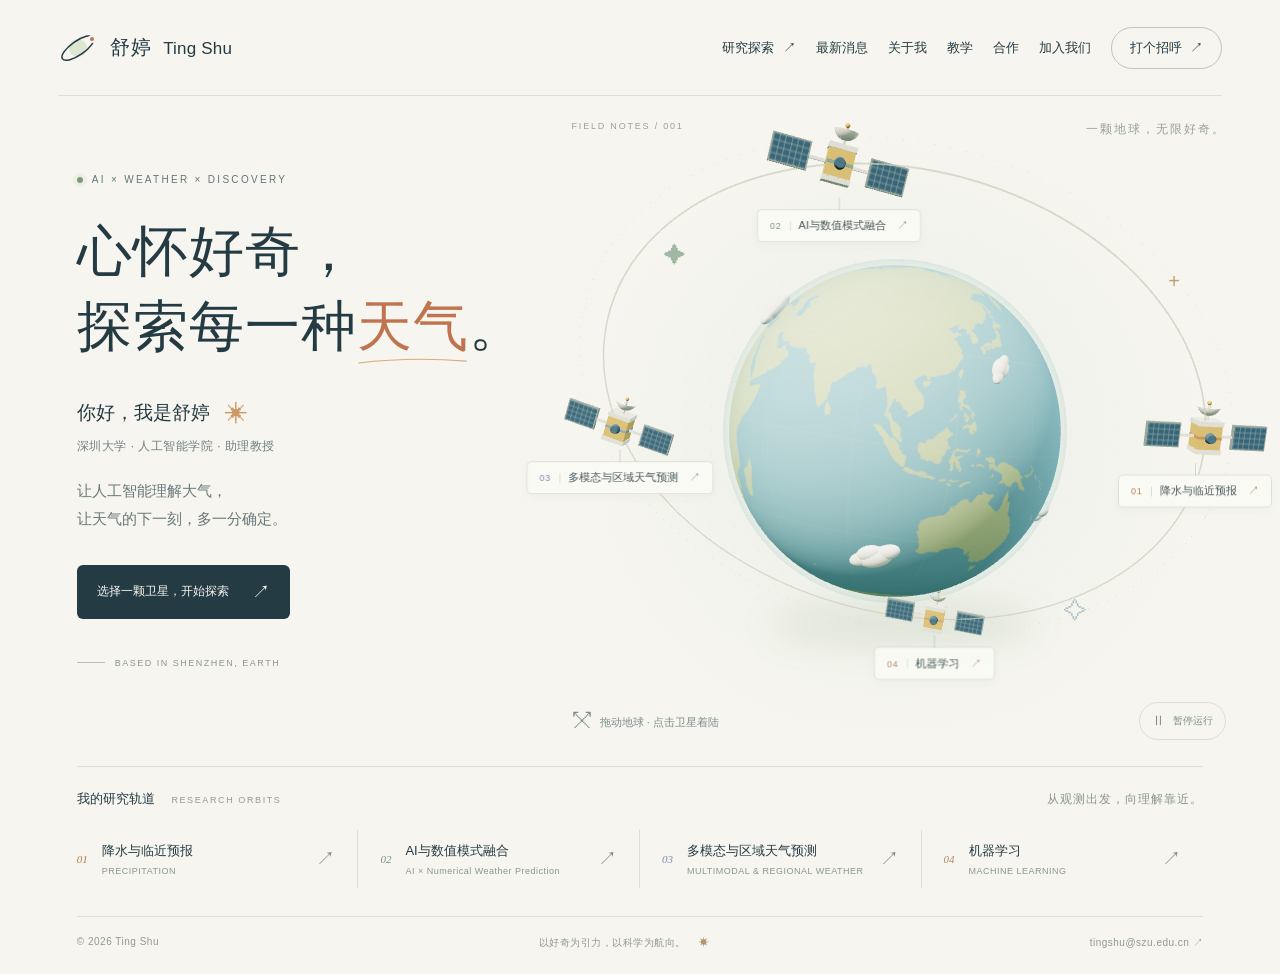
==== commit 5215a9be: "Add lab news page with category and year filters" ====
--- a/index.html
+++ b/index.html
@@ -7,7 +7,7 @@
   <meta name="description" content="舒婷 Ting Shu，深圳大学人工智能学院助理教授。探索人工智能与气象的交汇：降水临近预报、AI与数值模式融合、多模态与区域天气预测与机器学习。">
   <title>舒婷 Ting Shu · AI × Weather</title>
   <link rel="icon" href="./favicon.svg" type="image/svg+xml">
-  <link rel="stylesheet" href="./styles.css?v=current-nav2">
+  <link rel="stylesheet" href="./styles.css?v=news1">
   <link rel="stylesheet" href="./machine-learning.css?v=visual-first1">
   <link rel="stylesheet" href="./precipitation.css?v=visual-first1">
   <link rel="stylesheet" href="./numerical-modeling.css?v=visual-first1">
@@ -15,6 +15,7 @@
   <link rel="stylesheet" href="./teaching.css?v=paper1">
   <link rel="stylesheet" href="./join-maze.css?v=visual-first1">
   <link rel="stylesheet" href="./collaboration-network.css?v=islands1">
+  <link rel="stylesheet" href="./news.css?v=1">
   <link rel="stylesheet" href="./about.css?v=visual-first1">
 </head>
 <body>
@@ -27,6 +28,7 @@
     </a>
     <nav aria-label="主导航">
       <a class="nav-research" href="#research-list">研究探索 <span>↗</span></a>
+      <a href="#news" data-section-link>最新消息</a>
       <a class="nav-about" href="#about" data-section-link>关于我</a>
       <a href="#teaching" data-section-link>教学</a>
       <a href="#collaboration" data-section-link>合作</a>
@@ -66,6 +68,8 @@
     </section>
     <footer><span>© <span id="year">2026</span> Ting Shu</span><span>以好奇为引力，以科学为航向。 <span class="footer-star">✴</span></span><a href="mailto:tingshu@szu.edu.cn">tingshu@szu.edu.cn ↗</a></footer>
   </main>
+
+  <main id="news-page" hidden tabindex="-1" aria-labelledby="news-title"></main>
 
   <main id="about-page" hidden tabindex="-1" aria-labelledby="ab-title"></main>
 
@@ -107,6 +111,6 @@
   <div id="flight-overlay" aria-hidden="true"><div class="flight-cloud cloud-left"></div><div class="flight-cloud cloud-right"></div><div class="flight-copy"><span class="flight-marker">↓</span><span id="flight-text">准备着陆</span><span class="flight-small">A CLOSER LOOK AT OUR WORLD</span></div></div>
   <p id="announcement" class="sr-only" aria-live="polite"></p>
   <noscript><p class="no-script">请启用 JavaScript 体验 3D 地球。研究方向包括降水与临近预报、AI与数值模式融合、多模态与区域天气预测和机器学习。联系：<a href="mailto:tingshu@szu.edu.cn">tingshu@szu.edu.cn</a></p></noscript>
-  <script type="module" src="./app.js?v=current-nav2"></script>
+  <script type="module" src="./app.js?v=news1"></script>
 </body>
 </html>
--- a/styles.css
+++ b/styles.css
@@ -46,3 +46,6 @@
 @media(prefers-reduced-motion:reduce){.research-cloud summary svg,.research-cloud summary i{transition:none}}
 
 @media(min-width:761px){#research-page.is-multimodal .mm-hero{padding-top:112px}#research-page.is-learning .ml-hero{padding-top:72px}}
+
+@media(min-width:1001px) and (max-width:1380px){.brand-note,.brand-divider{display:none}.site-header nav{gap:20px}}
+@media(max-width:760px){.site-header nav{gap:8px;font-size:11px;flex-wrap:wrap}.site-header nav a{white-space:nowrap}}
--- a/news.css
+++ b/news.css
@@ -0,0 +1,4 @@
+#news-page{--news-serif:LocalSerif,"Songti SC",Georgia,serif;color:#3b544b;outline:none}.news-wrap{width:calc(100% - 112px);max-width:1120px;margin:auto;padding:26px 0 0}.news-masthead{border-top:1px solid #cdd5c6;border-bottom:3px double #cdd5c6;padding:12px 0 20px}.news-kicker{display:flex;justify-content:space-between;font:8px Georgia,serif;letter-spacing:2px;color:#8c987f}.news-name{display:flex;align-items:center;gap:18px;margin-top:15px}.news-spark{font:48px Georgia,serif;color:#b6bd93;transform:rotate(-12deg)}.news-name h1{font:32px/1.4 var(--news-serif);font-weight:400;letter-spacing:3px;margin:0}.news-name h1 small{display:block;font:8px/1.7 Georgia,serif;letter-spacing:2px;color:#899581;margin-top:4px}.news-edition{margin-left:auto;text-align:right;display:grid;gap:6px;color:#8b967f}.news-edition>span{font:11px var(--news-serif)}.news-edition time{font:11px Georgia,serif;letter-spacing:1px}.news-tools{display:flex;align-items:center;justify-content:space-between;gap:20px;padding-top:22px}.news-filters{display:flex;gap:7px;flex-wrap:wrap}.news-filters button{font-size:12px;min-height:40px;padding:8px 13px;border-radius:18px;color:#78866f}.news-filters button span{font:9px Georgia,serif;margin-left:7px;color:#98a18b}.news-filters button:hover{background:#eeeee2}.news-filters button[aria-pressed=true]{color:#866741;background:#ece4d2}.news-filters button[aria-pressed=true] span{color:#a78b5f}.news-year{display:flex;align-items:center;gap:8px;color:#89917c;font-size:10px;white-space:nowrap}.news-year select{font-family:inherit;font-size:11px;background:transparent;border:0;color:#657660;padding:10px 2px;cursor:pointer}.news-status{font-size:10px;letter-spacing:.5px;color:#919a86;margin:14px 4px 0}.news-year-section{margin-top:24px}.news-year-section>h2{display:flex;align-items:center;gap:14px;margin:0 0 20px;font-weight:400}.news-year-section>h2:after{content:"";height:1px;background:#dce1d2;flex:1}.news-year-section>h2>span{font:italic 27px Georgia,serif;color:#8fa084}.news-year-section>h2 small{font:9px var(--news-serif);letter-spacing:1px;color:#9aa58f}.news-grid{display:grid;grid-template-columns:1fr 1fr;gap:20px}.news-card{--news-tint:#8c9e82;position:relative;padding:23px 25px 22px;border:1px solid #dce1d3;border-radius:3px 12px 5px 3px;background:#faf9f3;box-shadow:2px 3px 0 #e7e9de77;min-width:0;display:flex;flex-direction:column}.news-card-top{display:flex;align-items:center;gap:12px;font:10px Georgia,serif;letter-spacing:1px;color:#8d9983;margin-bottom:21px}.news-card-top>span{font:9px var(--news-serif);letter-spacing:.5px;color:var(--news-tint);border-left:1px solid #dce1d3;padding-left:12px}.news-card-copy{padding-right:88px;flex:1}.news-card h3{font:22px/1.55 var(--news-serif);font-weight:400;margin:0 0 13px;letter-spacing:.3px}.news-card p{font-size:12px;line-height:1.9;color:#74826c;margin:0}.news-card blockquote{margin:15px -88px 0 0;padding:12px 0 0;border-top:1px dashed #dce1d1;font:14px/1.9 var(--news-serif);color:#5b7064;overflow-wrap:anywhere}.news-card blockquote[lang=en]{font:14px/1.65 Georgia,serif}.news-stamp{position:absolute;right:22px;top:59px;width:70px;padding:4px 3px 8px;border:1px dashed #cad4be;outline:3px solid #edf0e4;outline-offset:2px;text-align:center;color:var(--news-tint);transform:rotate(6deg);background:#f1f3e8}.news-stamp svg{display:block;width:52px;height:49px;margin:auto;fill:none;stroke:currentColor;stroke-width:1.4;stroke-linecap:round;stroke-linejoin:round}.news-stamp small{display:block;font:8px/1.4 Georgia,var(--news-serif);overflow-wrap:anywhere}.news-card-note{font:7px Georgia,serif;letter-spacing:1.5px;color:#a1aa95;margin-top:23px}.news-papers{--news-tint:#a68c5e}.news-papers .news-stamp{background:#f3eddf;border-color:#d8ccb1;outline-color:#f0ecdf}.news-talks{--news-tint:#789294}.news-talks .news-stamp{background:#eaf0eb;border-color:#bed0c7;outline-color:#edf0e8}.news-team{--news-tint:#a78974}.news-team .news-stamp{background:#f4e9df;border-color:#d8c5b1;outline-color:#f1ebe1}.news-empty{text-align:center;padding:65px 0;color:#89977d}.news-empty>span{font-size:35px;color:#baa77d}.news-empty p{font:20px var(--news-serif)}.news-empty button{font-size:12px;padding:12px;color:#95734d}.news-end{display:flex;justify-content:space-between;align-items:center;border-top:1px solid #d6ddcc;margin:38px 0 0;padding:23px 0 34px;gap:20px;color:#88967a;font:14px var(--news-serif);letter-spacing:1px}.news-end button{font-family:inherit;font-size:11px;color:#8f7857;padding:10px 0}
+@media(max-width:1000px){.news-wrap{width:calc(100% - 76px)}.news-tools{gap:10px}.news-filters{gap:2px}.news-filters button{padding:8px 10px}.news-card{padding:22px 20px}.news-card h3{font-size:20px}.news-stamp{right:18px;width:62px}.news-stamp svg{width:45px}.news-card-copy{padding-right:80px}.news-card blockquote{margin-right:-80px}}
+@media(max-width:760px){.news-wrap{width:calc(100% - 44px);padding-top:20px}.news-kicker{font-size:6px;letter-spacing:1px}.news-name{gap:12px;margin-top:14px}.news-spark{font-size:35px}.news-name h1{font-size:27px;letter-spacing:1px}.news-name h1 small{font-size:6px;letter-spacing:1px}.news-edition{gap:5px}.news-edition>span{font-size:9px}.news-edition time{font-size:9px;letter-spacing:0}.news-tools{flex-wrap:wrap;padding-top:16px;gap:5px}.news-filters{width:100%;gap:1px}.news-filters button{padding:7px 8px;min-height:40px;font-size:10px}.news-filters button span{font-size:8px;margin-left:4px}.news-year{margin-left:auto}.news-status{margin-top:-28px;pointer-events:none;width:55%;line-height:20px;font-size:9px}.news-year-section{margin-top:28px}.news-grid{grid-template-columns:1fr;gap:16px}.news-year-section>h2{margin-bottom:15px}.news-card{padding:21px 19px}.news-card h3{font-size:22px}.news-card p{font-size:12px}.news-card blockquote[lang=en]{font-size:13px}.news-end{font-size:12px;letter-spacing:.3px}.news-end button{font-size:10px}}
+@media(max-width:360px){.news-filters button{padding:7px 6px}.news-edition>span{display:none}.news-name h1{font-size:25px}}
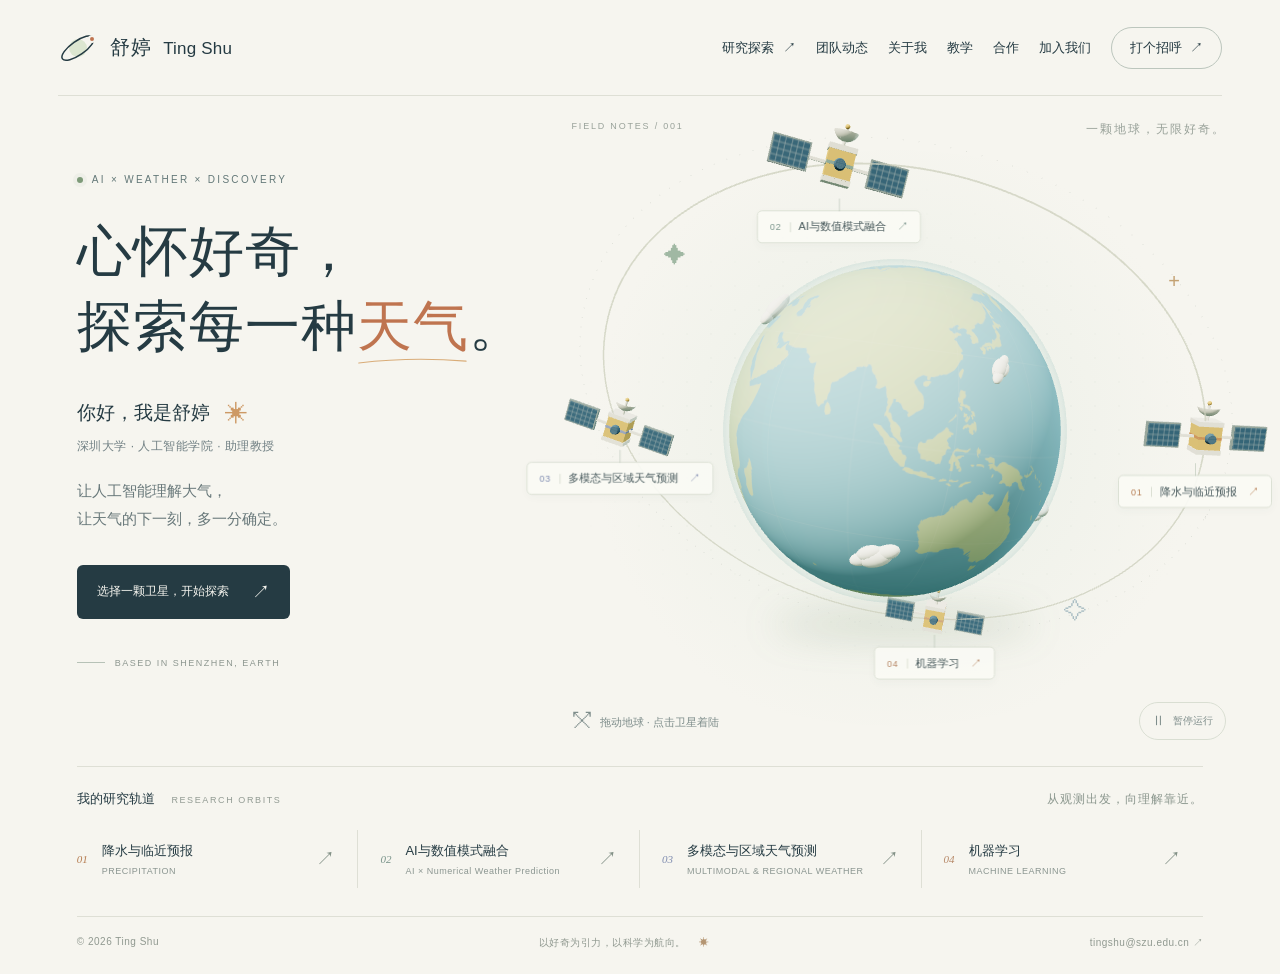
==== commit 485dd0c2: "Redesign team updates as a playful cork noticeboard" ====
--- a/index.html
+++ b/index.html
@@ -15,7 +15,7 @@
   <link rel="stylesheet" href="./teaching.css?v=paper1">
   <link rel="stylesheet" href="./join-maze.css?v=visual-first1">
   <link rel="stylesheet" href="./collaboration-network.css?v=islands1">
-  <link rel="stylesheet" href="./news.css?v=1">
+  <link rel="stylesheet" href="./news.css?v=board3">
   <link rel="stylesheet" href="./about.css?v=visual-first1">
 </head>
 <body>
@@ -28,7 +28,7 @@
     </a>
     <nav aria-label="主导航">
       <a class="nav-research" href="#research-list">研究探索 <span>↗</span></a>
-      <a href="#news" data-section-link>最新消息</a>
+      <a href="#news" data-section-link>团队动态</a>
       <a class="nav-about" href="#about" data-section-link>关于我</a>
       <a href="#teaching" data-section-link>教学</a>
       <a href="#collaboration" data-section-link>合作</a>
@@ -111,6 +111,6 @@
   <div id="flight-overlay" aria-hidden="true"><div class="flight-cloud cloud-left"></div><div class="flight-cloud cloud-right"></div><div class="flight-copy"><span class="flight-marker">↓</span><span id="flight-text">准备着陆</span><span class="flight-small">A CLOSER LOOK AT OUR WORLD</span></div></div>
   <p id="announcement" class="sr-only" aria-live="polite"></p>
   <noscript><p class="no-script">请启用 JavaScript 体验 3D 地球。研究方向包括降水与临近预报、AI与数值模式融合、多模态与区域天气预测和机器学习。联系：<a href="mailto:tingshu@szu.edu.cn">tingshu@szu.edu.cn</a></p></noscript>
-  <script type="module" src="./app.js?v=news1"></script>
+  <script type="module" src="./app.js?v=news-board3"></script>
 </body>
 </html>
--- a/news.css
+++ b/news.css
@@ -1,4 +1,39 @@
-#news-page{--news-serif:LocalSerif,"Songti SC",Georgia,serif;color:#3b544b;outline:none}.news-wrap{width:calc(100% - 112px);max-width:1120px;margin:auto;padding:26px 0 0}.news-masthead{border-top:1px solid #cdd5c6;border-bottom:3px double #cdd5c6;padding:12px 0 20px}.news-kicker{display:flex;justify-content:space-between;font:8px Georgia,serif;letter-spacing:2px;color:#8c987f}.news-name{display:flex;align-items:center;gap:18px;margin-top:15px}.news-spark{font:48px Georgia,serif;color:#b6bd93;transform:rotate(-12deg)}.news-name h1{font:32px/1.4 var(--news-serif);font-weight:400;letter-spacing:3px;margin:0}.news-name h1 small{display:block;font:8px/1.7 Georgia,serif;letter-spacing:2px;color:#899581;margin-top:4px}.news-edition{margin-left:auto;text-align:right;display:grid;gap:6px;color:#8b967f}.news-edition>span{font:11px var(--news-serif)}.news-edition time{font:11px Georgia,serif;letter-spacing:1px}.news-tools{display:flex;align-items:center;justify-content:space-between;gap:20px;padding-top:22px}.news-filters{display:flex;gap:7px;flex-wrap:wrap}.news-filters button{font-size:12px;min-height:40px;padding:8px 13px;border-radius:18px;color:#78866f}.news-filters button span{font:9px Georgia,serif;margin-left:7px;color:#98a18b}.news-filters button:hover{background:#eeeee2}.news-filters button[aria-pressed=true]{color:#866741;background:#ece4d2}.news-filters button[aria-pressed=true] span{color:#a78b5f}.news-year{display:flex;align-items:center;gap:8px;color:#89917c;font-size:10px;white-space:nowrap}.news-year select{font-family:inherit;font-size:11px;background:transparent;border:0;color:#657660;padding:10px 2px;cursor:pointer}.news-status{font-size:10px;letter-spacing:.5px;color:#919a86;margin:14px 4px 0}.news-year-section{margin-top:24px}.news-year-section>h2{display:flex;align-items:center;gap:14px;margin:0 0 20px;font-weight:400}.news-year-section>h2:after{content:"";height:1px;background:#dce1d2;flex:1}.news-year-section>h2>span{font:italic 27px Georgia,serif;color:#8fa084}.news-year-section>h2 small{font:9px var(--news-serif);letter-spacing:1px;color:#9aa58f}.news-grid{display:grid;grid-template-columns:1fr 1fr;gap:20px}.news-card{--news-tint:#8c9e82;position:relative;padding:23px 25px 22px;border:1px solid #dce1d3;border-radius:3px 12px 5px 3px;background:#faf9f3;box-shadow:2px 3px 0 #e7e9de77;min-width:0;display:flex;flex-direction:column}.news-card-top{display:flex;align-items:center;gap:12px;font:10px Georgia,serif;letter-spacing:1px;color:#8d9983;margin-bottom:21px}.news-card-top>span{font:9px var(--news-serif);letter-spacing:.5px;color:var(--news-tint);border-left:1px solid #dce1d3;padding-left:12px}.news-card-copy{padding-right:88px;flex:1}.news-card h3{font:22px/1.55 var(--news-serif);font-weight:400;margin:0 0 13px;letter-spacing:.3px}.news-card p{font-size:12px;line-height:1.9;color:#74826c;margin:0}.news-card blockquote{margin:15px -88px 0 0;padding:12px 0 0;border-top:1px dashed #dce1d1;font:14px/1.9 var(--news-serif);color:#5b7064;overflow-wrap:anywhere}.news-card blockquote[lang=en]{font:14px/1.65 Georgia,serif}.news-stamp{position:absolute;right:22px;top:59px;width:70px;padding:4px 3px 8px;border:1px dashed #cad4be;outline:3px solid #edf0e4;outline-offset:2px;text-align:center;color:var(--news-tint);transform:rotate(6deg);background:#f1f3e8}.news-stamp svg{display:block;width:52px;height:49px;margin:auto;fill:none;stroke:currentColor;stroke-width:1.4;stroke-linecap:round;stroke-linejoin:round}.news-stamp small{display:block;font:8px/1.4 Georgia,var(--news-serif);overflow-wrap:anywhere}.news-card-note{font:7px Georgia,serif;letter-spacing:1.5px;color:#a1aa95;margin-top:23px}.news-papers{--news-tint:#a68c5e}.news-papers .news-stamp{background:#f3eddf;border-color:#d8ccb1;outline-color:#f0ecdf}.news-talks{--news-tint:#789294}.news-talks .news-stamp{background:#eaf0eb;border-color:#bed0c7;outline-color:#edf0e8}.news-team{--news-tint:#a78974}.news-team .news-stamp{background:#f4e9df;border-color:#d8c5b1;outline-color:#f1ebe1}.news-empty{text-align:center;padding:65px 0;color:#89977d}.news-empty>span{font-size:35px;color:#baa77d}.news-empty p{font:20px var(--news-serif)}.news-empty button{font-size:12px;padding:12px;color:#95734d}.news-end{display:flex;justify-content:space-between;align-items:center;border-top:1px solid #d6ddcc;margin:38px 0 0;padding:23px 0 34px;gap:20px;color:#88967a;font:14px var(--news-serif);letter-spacing:1px}.news-end button{font-family:inherit;font-size:11px;color:#8f7857;padding:10px 0}
-@media(max-width:1000px){.news-wrap{width:calc(100% - 76px)}.news-tools{gap:10px}.news-filters{gap:2px}.news-filters button{padding:8px 10px}.news-card{padding:22px 20px}.news-card h3{font-size:20px}.news-stamp{right:18px;width:62px}.news-stamp svg{width:45px}.news-card-copy{padding-right:80px}.news-card blockquote{margin-right:-80px}}
-@media(max-width:760px){.news-wrap{width:calc(100% - 44px);padding-top:20px}.news-kicker{font-size:6px;letter-spacing:1px}.news-name{gap:12px;margin-top:14px}.news-spark{font-size:35px}.news-name h1{font-size:27px;letter-spacing:1px}.news-name h1 small{font-size:6px;letter-spacing:1px}.news-edition{gap:5px}.news-edition>span{font-size:9px}.news-edition time{font-size:9px;letter-spacing:0}.news-tools{flex-wrap:wrap;padding-top:16px;gap:5px}.news-filters{width:100%;gap:1px}.news-filters button{padding:7px 8px;min-height:40px;font-size:10px}.news-filters button span{font-size:8px;margin-left:4px}.news-year{margin-left:auto}.news-status{margin-top:-28px;pointer-events:none;width:55%;line-height:20px;font-size:9px}.news-year-section{margin-top:28px}.news-grid{grid-template-columns:1fr;gap:16px}.news-year-section>h2{margin-bottom:15px}.news-card{padding:21px 19px}.news-card h3{font-size:22px}.news-card p{font-size:12px}.news-card blockquote[lang=en]{font-size:13px}.news-end{font-size:12px;letter-spacing:.3px}.news-end button{font-size:10px}}
-@media(max-width:360px){.news-filters button{padding:7px 6px}.news-edition>span{display:none}.news-name h1{font-size:25px}}
+#news-page{--news-serif:LocalSerif,"Songti SC",Georgia,serif;color:#3c564c;outline:none}.news-wrap{width:calc(100% - 112px);max-width:1160px;margin:auto;padding-top:26px}.news-board-sheets{display:grid;grid-template-columns:1fr 1fr;gap:28px 34px;padding:34px 40px 36px}.news-board{background:#d9bd91 url('./assets/news/cork.svg');border:9px solid #dbc7a3;border-radius:12px;box-shadow:inset 0 0 0 1px #b59c71,inset 0 3px 8px #7f643e18,0 3px 0 #c8b18b,0 9px 22px #7d755010}.news-paper{--news-pin:#aa786c;position:relative;min-width:0;display:flex;flex-direction:column;padding:29px 27px 18px;background:#fcfaf1;box-shadow:2px 4px 7px #71562f28;border-radius:1px 2px 4px 1px;transform:rotate(-.7deg);border:1px solid #dfd3bb80}.news-projects{--news-pin:#80977a}.news-talks{--news-pin:#799ba5}.news-team{--news-pin:#bd9a5c}.news-projects.news-paper{transform:rotate(.8deg);background:#fafbf1}.news-talks.news-paper{transform:rotate(.5deg);background:#f7faf6}.news-team.news-paper{transform:rotate(-.5deg);background:#fcf8ec}.news-pin{position:absolute;top:-9px;left:calc(50% - 10px);width:21px;height:21px;border-radius:50%;background:radial-gradient(circle at 33% 27%,#ffffffba 0 5%,transparent 30%),var(--news-pin);box-shadow:inset -2px -3px 3px #3c3b3025,2px 5px 4px #624d3a33;z-index:1}.news-pin:after{content:"";position:absolute;width:2px;height:8px;left:13px;top:18px;background:#6d6c5680;transform:rotate(-22deg);z-index:-1}.news-paper>header{display:flex;align-items:baseline;justify-content:space-between;gap:10px;border-bottom:1px solid #dedfce;padding-bottom:12px;margin-bottom:4px}.news-paper h2{font:23px/1.3 var(--news-serif);font-weight:400;margin:0;letter-spacing:2px}.news-paper>header>span{font:7px Georgia,serif;letter-spacing:1.7px;color:#9b9d86}.news-paper ol{list-style:none;padding:0;margin:0;flex:1}.news-paper li{padding:12px 0;border-bottom:1px dashed #e1e1d3}.news-paper li:last-child{border:0}.news-paper time{font:9px Georgia,serif;letter-spacing:.8px;color:#969980}.news-paper h3{font:15px/1.6 var(--news-serif);font-weight:400;margin:4px 0 0;overflow-wrap:anywhere;color:#506551}.news-paper li p{font-size:10px;line-height:1.8;color:#8a8d77;margin:3px 0 0}.news-more{align-self:flex-end;font-size:10px;color:#8f7d57;padding:10px 0 3px;margin-top:6px}.news-more>span{margin-left:12px}.news-more:hover{color:var(--orange)}.news-paper:focus-within{z-index:2}.news-records{padding:48px 7px 0;scroll-margin-top:24px;outline:none}.news-list-heading{display:flex;align-items:center;justify-content:space-between;gap:20px;border-bottom:1px solid #d8dfce;padding-bottom:20px}.news-list-heading h2{font:28px var(--news-serif);font-weight:400;letter-spacing:2px;margin:0}.news-list-heading>span{font:12px var(--news-serif);color:#94a088;letter-spacing:1px}.news-tools{display:flex;gap:24px;flex-wrap:wrap;padding:20px 0 0}.news-tools label{display:flex;align-items:center;gap:10px;font-size:10px;color:#919c86}.news-tools select{font-family:inherit;font-size:11px;color:#617661;background:#f6f5ef;border:1px solid #d9dfd0;border-radius:8px;padding:9px 25px 9px 10px;min-height:38px;cursor:pointer}.news-status{font-size:10px;line-height:1.8;color:#929d86;margin:16px 0 0}.news-row{--news-pin:#aa786c;display:grid;grid-template-columns:155px minmax(0,1fr);gap:30px;border-bottom:1px solid #dfe3d8;padding:26px 0}.news-row.news-projects{--news-pin:#80977a}.news-row.news-talks{--news-pin:#799ba5}.news-row.news-team{--news-pin:#bd9a5c}.news-row-meta{display:flex;flex-direction:column;gap:12px;padding-top:4px}.news-row time{font:12px Georgia,serif;letter-spacing:1px;color:#819278}.news-row-meta>span{font-size:10px;color:#87957e;display:flex;gap:8px;align-items:center}.news-row-meta i,.news-group>h3>i{display:inline-block;width:7px;height:7px;background:var(--news-pin);border-radius:50%;flex-shrink:0}.news-row-copy h3{font:21px/1.5 var(--news-serif);font-weight:400;margin:0 0 8px;color:#405d4d}.news-row-copy p{font-size:12px;line-height:1.9;color:#778670;margin:0}.news-row-copy blockquote{font:14px/1.8 var(--news-serif);margin:12px 0 0;color:#617664;overflow-wrap:anywhere}.news-row-copy blockquote[lang=en]{font-family:Georgia,serif;font-size:14px}.news-group{--news-pin:#aa786c;margin-top:30px}.news-group.news-projects{--news-pin:#80977a}.news-group.news-talks{--news-pin:#799ba5}.news-group.news-team{--news-pin:#bd9a5c}.news-group>h3{font:20px var(--news-serif);font-weight:400;display:flex;align-items:center;gap:12px;padding-bottom:12px;border-bottom:1px solid #ccd7c4;margin:0}.news-group>h3 small{font:10px Georgia,serif;color:#94a087}.news-empty{text-align:center;padding:55px 0;color:#8b987f}.news-empty button{font-size:11px;color:#947f58;padding:12px}.news-end{display:flex;justify-content:space-between;align-items:center;border-top:1px solid #d6ddcc;margin:38px 7px 0;padding:23px 0 34px;gap:20px;color:#88967a;font:14px var(--news-serif);letter-spacing:1px}.news-end button{font-family:inherit;font-size:11px;color:#8f7857;padding:10px 0}
+@media(max-width:1000px){.news-wrap{width:calc(100% - 76px)}.news-board-sheets{padding:28px;gap:26px}.news-paper{padding:27px 21px 15px}.news-paper h2{font-size:21px}.news-tools{gap:12px}.news-tools label{gap:6px}}
+@media(max-width:760px){.news-wrap{width:calc(100% - 36px);padding-top:22px}.news-board{border-width:6px;border-radius:8px}.news-board-sheets{grid-template-columns:1fr;padding:27px 19px;gap:28px}.news-paper{padding:27px 21px 16px}.news-paper h2{font-size:23px}.news-paper h3{font-size:16px}.news-paper time{font-size:10px}.news-paper li{padding:13px 0}.news-paper li p{font-size:11px}.news-more{min-height:38px;font-size:11px;padding:10px 0 5px}.news-records{padding:38px 4px 0;scroll-margin-top:18px}.news-list-heading{gap:10px;padding-bottom:17px}.news-list-heading h2{font-size:26px}.news-list-heading>span{font-size:10px;letter-spacing:0}.news-tools{display:grid;grid-template-columns:1fr 1fr;gap:15px 12px;padding-top:18px}.news-tools label{flex-direction:column;align-items:stretch;gap:6px;font-size:9px}.news-tools select{width:100%;min-height:42px;font-size:11px}.news-row{grid-template-columns:1fr;gap:12px;padding:23px 0}.news-row-meta{flex-direction:row;align-items:center;justify-content:space-between;padding-top:0}.news-row time{font-size:11px}.news-row-copy h3{font-size:21px}.news-row-copy p{font-size:12px}.news-row-copy blockquote[lang=en]{font-size:13px}.news-status{font-size:9px}.news-end{font-size:12px;letter-spacing:.3px;margin-top:26px}.news-end button{font-size:10px}}
+
+/* A lived-in noticeboard: narrow notes, handwritten headings and small keepsakes. */
+.news-board{position:relative;isolation:isolate;border:5px solid #d9bf92;border-radius:17px 12px 19px 11px;background-image:linear-gradient(120deg,#f6e4bb30,#b78e5520),url('./assets/news/cork.svg');box-shadow:inset 0 0 0 1px #f1d9ab,0 4px 0 #c4a77a,0 12px 25px #8c754913}
+.news-board-sheets{position:relative;z-index:1;grid-template-columns:repeat(4,minmax(0,1fr));align-items:start;gap:22px;padding:58px 30px 100px}
+.news-paper{padding:35px 19px 20px;min-height:455px;background:linear-gradient(105deg,#fffdf5,#f8f4e8);border:none;box-shadow:3px 8px 12px #735b3725,0 1px 2px #775b3420;transform:rotate(-2deg);border-radius:1px 1px 10px 2px}
+.news-paper:after{content:"";position:absolute;bottom:0;right:0;width:20px;height:20px;background:linear-gradient(135deg,#e6ddc8 49%,#fffdf5 50%);border-radius:1px 0 8px 0;opacity:.7;pointer-events:none}
+.news-projects.news-paper{transform:rotate(2deg);margin-top:30px;background:linear-gradient(105deg,#f7f9ea,#f0f2de)}
+.news-talks.news-paper{transform:rotate(-1.3deg);margin-top:6px;background:linear-gradient(105deg,#f7faf6,#edf3ec)}
+.news-team.news-paper{transform:rotate(2.2deg);margin-top:38px;background:linear-gradient(105deg,#fff9e7,#f7efd6)}
+.news-paper>header{display:block;border:0;padding-bottom:10px;margin-bottom:5px;position:relative}
+.news-paper>header:after{content:"";display:block;margin-top:7px;width:75%;height:5px;border-radius:50%;background:var(--news-pin);opacity:.2;transform:rotate(-2deg)}
+.news-paper h2{font-family:"HanziPen SC","Hannotate SC","Kaiti SC","STKaiti","KaiTi",cursive;font-size:30px;font-weight:600;line-height:1.45;letter-spacing:1px;transform:rotate(-2deg);color:#5f7056}
+.news-paper>header>span{display:block;font-size:8px;letter-spacing:2px;margin-top:2px;color:#a0a18a}
+.news-paper li{padding:13px 0;border-color:#c9cebc70}
+.news-paper time{font-size:11px;color:#96977e;letter-spacing:.5px}
+.news-paper h3{font-family:var(--news-serif);font-size:18px;line-height:1.6;color:#4c6151;margin-top:6px}
+.news-paper li p{font-size:13px;line-height:1.8;color:#7b826d;margin-top:7px}
+.news-more{font-size:12px;min-height:40px;margin-top:15px;padding-right:8px;color:#987b4e}
+.news-pin{width:23px;height:23px;top:-10px;left:calc(50% - 12px)}
+.news-paper-tape{position:absolute;top:-11px;left:7%;width:68px;height:24px;transform:rotate(-14deg);background:repeating-linear-gradient(90deg,#d6ddc980 0 5px,#e3e8d980 5px 10px);clip-path:polygon(3% 0,100% 0,96% 16%,100% 30%,96% 48%,100% 65%,95% 83%,98% 100%,0 100%,4% 80%,0 63%,3% 41%,0 19%);opacity:.85}
+.news-paper.news-projects .news-paper-tape,.news-paper.news-talks .news-paper-tape{display:none}
+.news-team .news-paper-tape{background:repeating-linear-gradient(90deg,#e3bf9880 0 5px,#efd9b680 5px 10px);left:auto;right:1%;transform:rotate(18deg)}
+.news-paperclip{position:absolute;right:16px;top:-14px;width:15px;height:43px;border:2px solid #9aa69b;border-radius:10px;transform:rotate(12deg);box-shadow:1px 1px 0 #fff9;display:none}
+.news-paperclip:after{content:"";position:absolute;left:3px;top:6px;width:7px;height:25px;border:1.5px solid #9aa69b;border-radius:6px}
+.news-talks .news-paperclip{display:block}
+.news-board-decor{position:absolute;inset:0;pointer-events:none;z-index:2;overflow:hidden;border-radius:12px}
+.news-washi{position:absolute;width:100px;height:24px;background:repeating-linear-gradient(-45deg,#d2dbbb95 0 6px,#e7ecd895 6px 12px);transform:rotate(-8deg);clip-path:polygon(3% 0,98% 0,96% 30%,100% 45%,96% 70%,99% 100%,0 100%,4% 75%,0 50%,4% 22%)}
+.news-washi-top{left:43%;top:12px}
+.news-sun-sticker{position:absolute;width:66px;right:14px;top:5px;transform:rotate(14deg);filter:drop-shadow(1px 3px 1px #79674720)}
+.news-leaf{position:absolute;width:100px;left:15px;bottom:12px;transform:rotate(-12deg)}
+.news-weather-sticker{position:absolute;width:120px;left:37%;bottom:15px;transform:rotate(5deg);filter:drop-shadow(1px 3px 2px #79674718)}
+.news-board-star{position:absolute;font-family:Georgia,serif;color:#f9f0d8;text-shadow:1px 1px #a18e61;font-size:36px}.star-one{left:12px;top:10px;transform:rotate(-8deg)}.star-two{right:24%;bottom:25px;font-size:27px}
+.news-pencil{position:absolute;right:35px;bottom:40px;width:125px;height:9px;background:linear-gradient(#e5c17e 0 35%,#c69b52 35% 70%,#dbb56b 70%);border-radius:2px;transform:rotate(-13deg);box-shadow:0 3px 3px #80633625}
+.news-pencil:before{content:"";position:absolute;left:-18px;top:0;border-right:18px solid #e8d1a3;border-top:4.5px solid transparent;border-bottom:4.5px solid transparent}.news-pencil:after{content:"";position:absolute;right:0;top:0;width:13px;height:9px;background:#be9990;border-left:5px solid #d8d6bc;border-radius:0 3px 3px 0}
+@media(max-width:1100px){.news-board-sheets{grid-template-columns:repeat(2,minmax(0,1fr));max-width:760px;margin:auto;gap:40px 35px;padding:48px 40px 105px}.news-paper{min-height:0;padding:32px 25px 20px}.news-projects.news-paper{margin-top:35px}.news-talks.news-paper{margin-top:-16px}.news-team.news-paper{margin-top:16px}.news-paper h2{font-size:32px}.news-paper h3{font-size:19px}.news-weather-sticker{left:44%}}
+@media(max-width:760px){.news-wrap{width:calc(100% - 28px)}.news-board{border-width:4px}.news-board-sheets{grid-template-columns:1fr;max-width:380px;padding:54px 29px 100px;gap:36px}.news-paper{padding:32px 22px 20px;min-height:0}.news-projects.news-paper,.news-talks.news-paper,.news-team.news-paper{margin-top:0}.news-paper h2{font-size:32px}.news-paper h3{font-size:19px}.news-paper time{font-size:12px}.news-paper li p{font-size:14px}.news-more{font-size:13px;min-height:44px}.news-sun-sticker{width:55px;right:8px}.news-washi-top{left:28%}.news-leaf{width:75px;left:5px}.news-weather-sticker{width:90px;left:35%;bottom:21px}.news-pencil{width:68px;right:14px;bottom:31px}.star-two{display:none}.news-paper-tape{width:60px}}
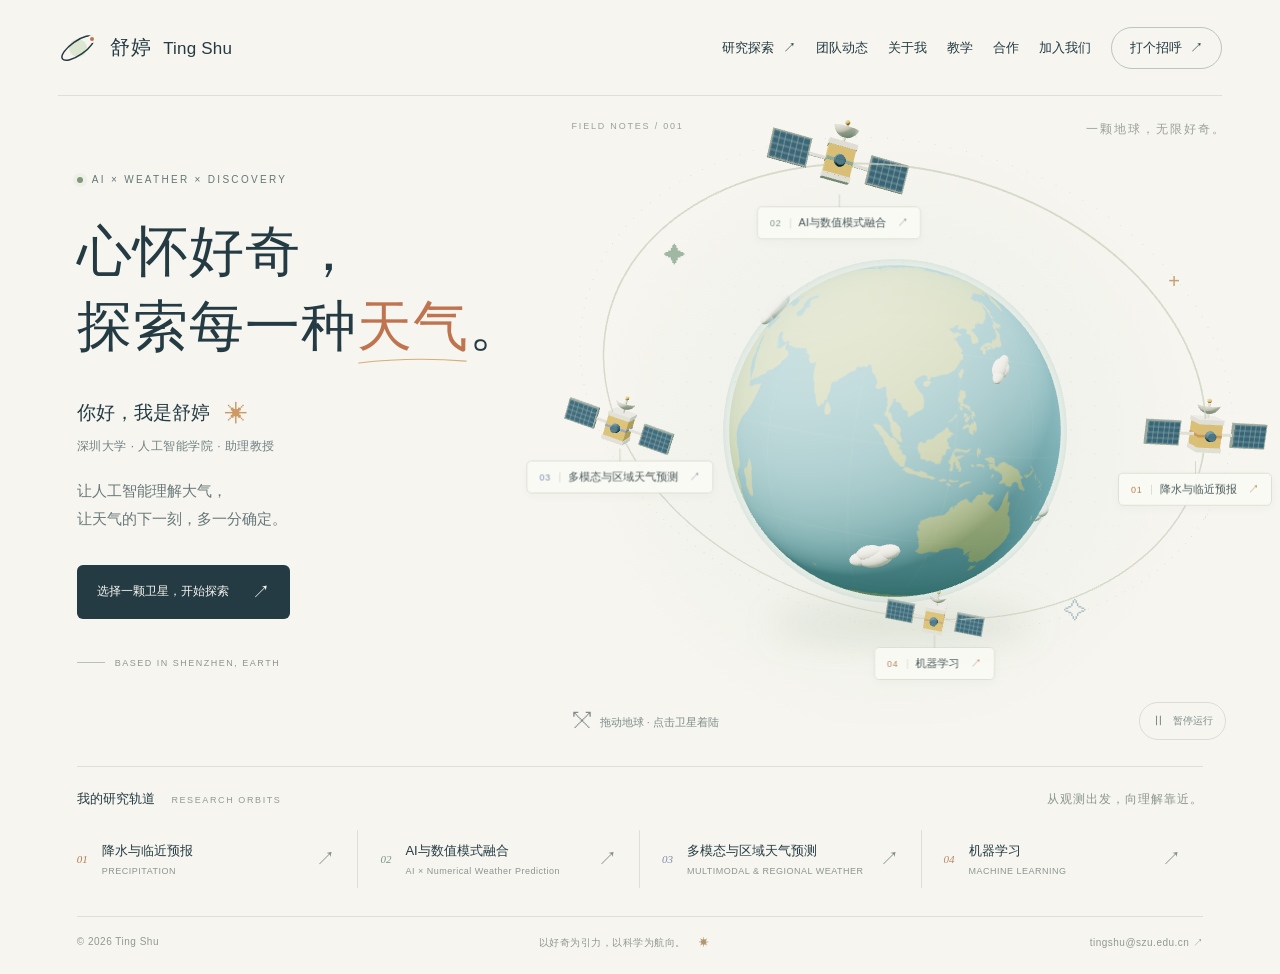
==== commit bf5e5601: "Build a quarterly journal with postcard calendar and handwritten updates" ====
--- a/index.html
+++ b/index.html
@@ -15,7 +15,7 @@
   <link rel="stylesheet" href="./teaching.css?v=paper1">
   <link rel="stylesheet" href="./join-maze.css?v=visual-first1">
   <link rel="stylesheet" href="./collaboration-network.css?v=islands1">
-  <link rel="stylesheet" href="./news.css?v=board3">
+  <link rel="stylesheet" href="./news.css?v=postcard1">
   <link rel="stylesheet" href="./about.css?v=visual-first1">
 </head>
 <body>
@@ -111,6 +111,6 @@
   <div id="flight-overlay" aria-hidden="true"><div class="flight-cloud cloud-left"></div><div class="flight-cloud cloud-right"></div><div class="flight-copy"><span class="flight-marker">↓</span><span id="flight-text">准备着陆</span><span class="flight-small">A CLOSER LOOK AT OUR WORLD</span></div></div>
   <p id="announcement" class="sr-only" aria-live="polite"></p>
   <noscript><p class="no-script">请启用 JavaScript 体验 3D 地球。研究方向包括降水与临近预报、AI与数值模式融合、多模态与区域天气预测和机器学习。联系：<a href="mailto:tingshu@szu.edu.cn">tingshu@szu.edu.cn</a></p></noscript>
-  <script type="module" src="./app.js?v=news-board3"></script>
+  <script type="module" src="./app.js?v=news-postcard1"></script>
 </body>
 </html>
--- a/news.css
+++ b/news.css
@@ -1,39 +1,26 @@
-#news-page{--news-serif:LocalSerif,"Songti SC",Georgia,serif;color:#3c564c;outline:none}.news-wrap{width:calc(100% - 112px);max-width:1160px;margin:auto;padding-top:26px}.news-board-sheets{display:grid;grid-template-columns:1fr 1fr;gap:28px 34px;padding:34px 40px 36px}.news-board{background:#d9bd91 url('./assets/news/cork.svg');border:9px solid #dbc7a3;border-radius:12px;box-shadow:inset 0 0 0 1px #b59c71,inset 0 3px 8px #7f643e18,0 3px 0 #c8b18b,0 9px 22px #7d755010}.news-paper{--news-pin:#aa786c;position:relative;min-width:0;display:flex;flex-direction:column;padding:29px 27px 18px;background:#fcfaf1;box-shadow:2px 4px 7px #71562f28;border-radius:1px 2px 4px 1px;transform:rotate(-.7deg);border:1px solid #dfd3bb80}.news-projects{--news-pin:#80977a}.news-talks{--news-pin:#799ba5}.news-team{--news-pin:#bd9a5c}.news-projects.news-paper{transform:rotate(.8deg);background:#fafbf1}.news-talks.news-paper{transform:rotate(.5deg);background:#f7faf6}.news-team.news-paper{transform:rotate(-.5deg);background:#fcf8ec}.news-pin{position:absolute;top:-9px;left:calc(50% - 10px);width:21px;height:21px;border-radius:50%;background:radial-gradient(circle at 33% 27%,#ffffffba 0 5%,transparent 30%),var(--news-pin);box-shadow:inset -2px -3px 3px #3c3b3025,2px 5px 4px #624d3a33;z-index:1}.news-pin:after{content:"";position:absolute;width:2px;height:8px;left:13px;top:18px;background:#6d6c5680;transform:rotate(-22deg);z-index:-1}.news-paper>header{display:flex;align-items:baseline;justify-content:space-between;gap:10px;border-bottom:1px solid #dedfce;padding-bottom:12px;margin-bottom:4px}.news-paper h2{font:23px/1.3 var(--news-serif);font-weight:400;margin:0;letter-spacing:2px}.news-paper>header>span{font:7px Georgia,serif;letter-spacing:1.7px;color:#9b9d86}.news-paper ol{list-style:none;padding:0;margin:0;flex:1}.news-paper li{padding:12px 0;border-bottom:1px dashed #e1e1d3}.news-paper li:last-child{border:0}.news-paper time{font:9px Georgia,serif;letter-spacing:.8px;color:#969980}.news-paper h3{font:15px/1.6 var(--news-serif);font-weight:400;margin:4px 0 0;overflow-wrap:anywhere;color:#506551}.news-paper li p{font-size:10px;line-height:1.8;color:#8a8d77;margin:3px 0 0}.news-more{align-self:flex-end;font-size:10px;color:#8f7d57;padding:10px 0 3px;margin-top:6px}.news-more>span{margin-left:12px}.news-more:hover{color:var(--orange)}.news-paper:focus-within{z-index:2}.news-records{padding:48px 7px 0;scroll-margin-top:24px;outline:none}.news-list-heading{display:flex;align-items:center;justify-content:space-between;gap:20px;border-bottom:1px solid #d8dfce;padding-bottom:20px}.news-list-heading h2{font:28px var(--news-serif);font-weight:400;letter-spacing:2px;margin:0}.news-list-heading>span{font:12px var(--news-serif);color:#94a088;letter-spacing:1px}.news-tools{display:flex;gap:24px;flex-wrap:wrap;padding:20px 0 0}.news-tools label{display:flex;align-items:center;gap:10px;font-size:10px;color:#919c86}.news-tools select{font-family:inherit;font-size:11px;color:#617661;background:#f6f5ef;border:1px solid #d9dfd0;border-radius:8px;padding:9px 25px 9px 10px;min-height:38px;cursor:pointer}.news-status{font-size:10px;line-height:1.8;color:#929d86;margin:16px 0 0}.news-row{--news-pin:#aa786c;display:grid;grid-template-columns:155px minmax(0,1fr);gap:30px;border-bottom:1px solid #dfe3d8;padding:26px 0}.news-row.news-projects{--news-pin:#80977a}.news-row.news-talks{--news-pin:#799ba5}.news-row.news-team{--news-pin:#bd9a5c}.news-row-meta{display:flex;flex-direction:column;gap:12px;padding-top:4px}.news-row time{font:12px Georgia,serif;letter-spacing:1px;color:#819278}.news-row-meta>span{font-size:10px;color:#87957e;display:flex;gap:8px;align-items:center}.news-row-meta i,.news-group>h3>i{display:inline-block;width:7px;height:7px;background:var(--news-pin);border-radius:50%;flex-shrink:0}.news-row-copy h3{font:21px/1.5 var(--news-serif);font-weight:400;margin:0 0 8px;color:#405d4d}.news-row-copy p{font-size:12px;line-height:1.9;color:#778670;margin:0}.news-row-copy blockquote{font:14px/1.8 var(--news-serif);margin:12px 0 0;color:#617664;overflow-wrap:anywhere}.news-row-copy blockquote[lang=en]{font-family:Georgia,serif;font-size:14px}.news-group{--news-pin:#aa786c;margin-top:30px}.news-group.news-projects{--news-pin:#80977a}.news-group.news-talks{--news-pin:#799ba5}.news-group.news-team{--news-pin:#bd9a5c}.news-group>h3{font:20px var(--news-serif);font-weight:400;display:flex;align-items:center;gap:12px;padding-bottom:12px;border-bottom:1px solid #ccd7c4;margin:0}.news-group>h3 small{font:10px Georgia,serif;color:#94a087}.news-empty{text-align:center;padding:55px 0;color:#8b987f}.news-empty button{font-size:11px;color:#947f58;padding:12px}.news-end{display:flex;justify-content:space-between;align-items:center;border-top:1px solid #d6ddcc;margin:38px 7px 0;padding:23px 0 34px;gap:20px;color:#88967a;font:14px var(--news-serif);letter-spacing:1px}.news-end button{font-family:inherit;font-size:11px;color:#8f7857;padding:10px 0}
-@media(max-width:1000px){.news-wrap{width:calc(100% - 76px)}.news-board-sheets{padding:28px;gap:26px}.news-paper{padding:27px 21px 15px}.news-paper h2{font-size:21px}.news-tools{gap:12px}.news-tools label{gap:6px}}
-@media(max-width:760px){.news-wrap{width:calc(100% - 36px);padding-top:22px}.news-board{border-width:6px;border-radius:8px}.news-board-sheets{grid-template-columns:1fr;padding:27px 19px;gap:28px}.news-paper{padding:27px 21px 16px}.news-paper h2{font-size:23px}.news-paper h3{font-size:16px}.news-paper time{font-size:10px}.news-paper li{padding:13px 0}.news-paper li p{font-size:11px}.news-more{min-height:38px;font-size:11px;padding:10px 0 5px}.news-records{padding:38px 4px 0;scroll-margin-top:18px}.news-list-heading{gap:10px;padding-bottom:17px}.news-list-heading h2{font-size:26px}.news-list-heading>span{font-size:10px;letter-spacing:0}.news-tools{display:grid;grid-template-columns:1fr 1fr;gap:15px 12px;padding-top:18px}.news-tools label{flex-direction:column;align-items:stretch;gap:6px;font-size:9px}.news-tools select{width:100%;min-height:42px;font-size:11px}.news-row{grid-template-columns:1fr;gap:12px;padding:23px 0}.news-row-meta{flex-direction:row;align-items:center;justify-content:space-between;padding-top:0}.news-row time{font-size:11px}.news-row-copy h3{font-size:21px}.news-row-copy p{font-size:12px}.news-row-copy blockquote[lang=en]{font-size:13px}.news-status{font-size:9px}.news-end{font-size:12px;letter-spacing:.3px;margin-top:26px}.news-end button{font-size:10px}}
-
-/* A lived-in noticeboard: narrow notes, handwritten headings and small keepsakes. */
-.news-board{position:relative;isolation:isolate;border:5px solid #d9bf92;border-radius:17px 12px 19px 11px;background-image:linear-gradient(120deg,#f6e4bb30,#b78e5520),url('./assets/news/cork.svg');box-shadow:inset 0 0 0 1px #f1d9ab,0 4px 0 #c4a77a,0 12px 25px #8c754913}
-.news-board-sheets{position:relative;z-index:1;grid-template-columns:repeat(4,minmax(0,1fr));align-items:start;gap:22px;padding:58px 30px 100px}
-.news-paper{padding:35px 19px 20px;min-height:455px;background:linear-gradient(105deg,#fffdf5,#f8f4e8);border:none;box-shadow:3px 8px 12px #735b3725,0 1px 2px #775b3420;transform:rotate(-2deg);border-radius:1px 1px 10px 2px}
-.news-paper:after{content:"";position:absolute;bottom:0;right:0;width:20px;height:20px;background:linear-gradient(135deg,#e6ddc8 49%,#fffdf5 50%);border-radius:1px 0 8px 0;opacity:.7;pointer-events:none}
-.news-projects.news-paper{transform:rotate(2deg);margin-top:30px;background:linear-gradient(105deg,#f7f9ea,#f0f2de)}
-.news-talks.news-paper{transform:rotate(-1.3deg);margin-top:6px;background:linear-gradient(105deg,#f7faf6,#edf3ec)}
-.news-team.news-paper{transform:rotate(2.2deg);margin-top:38px;background:linear-gradient(105deg,#fff9e7,#f7efd6)}
-.news-paper>header{display:block;border:0;padding-bottom:10px;margin-bottom:5px;position:relative}
-.news-paper>header:after{content:"";display:block;margin-top:7px;width:75%;height:5px;border-radius:50%;background:var(--news-pin);opacity:.2;transform:rotate(-2deg)}
-.news-paper h2{font-family:"HanziPen SC","Hannotate SC","Kaiti SC","STKaiti","KaiTi",cursive;font-size:30px;font-weight:600;line-height:1.45;letter-spacing:1px;transform:rotate(-2deg);color:#5f7056}
-.news-paper>header>span{display:block;font-size:8px;letter-spacing:2px;margin-top:2px;color:#a0a18a}
-.news-paper li{padding:13px 0;border-color:#c9cebc70}
-.news-paper time{font-size:11px;color:#96977e;letter-spacing:.5px}
-.news-paper h3{font-family:var(--news-serif);font-size:18px;line-height:1.6;color:#4c6151;margin-top:6px}
-.news-paper li p{font-size:13px;line-height:1.8;color:#7b826d;margin-top:7px}
-.news-more{font-size:12px;min-height:40px;margin-top:15px;padding-right:8px;color:#987b4e}
-.news-pin{width:23px;height:23px;top:-10px;left:calc(50% - 12px)}
-.news-paper-tape{position:absolute;top:-11px;left:7%;width:68px;height:24px;transform:rotate(-14deg);background:repeating-linear-gradient(90deg,#d6ddc980 0 5px,#e3e8d980 5px 10px);clip-path:polygon(3% 0,100% 0,96% 16%,100% 30%,96% 48%,100% 65%,95% 83%,98% 100%,0 100%,4% 80%,0 63%,3% 41%,0 19%);opacity:.85}
-.news-paper.news-projects .news-paper-tape,.news-paper.news-talks .news-paper-tape{display:none}
-.news-team .news-paper-tape{background:repeating-linear-gradient(90deg,#e3bf9880 0 5px,#efd9b680 5px 10px);left:auto;right:1%;transform:rotate(18deg)}
-.news-paperclip{position:absolute;right:16px;top:-14px;width:15px;height:43px;border:2px solid #9aa69b;border-radius:10px;transform:rotate(12deg);box-shadow:1px 1px 0 #fff9;display:none}
-.news-paperclip:after{content:"";position:absolute;left:3px;top:6px;width:7px;height:25px;border:1.5px solid #9aa69b;border-radius:6px}
-.news-talks .news-paperclip{display:block}
-.news-board-decor{position:absolute;inset:0;pointer-events:none;z-index:2;overflow:hidden;border-radius:12px}
-.news-washi{position:absolute;width:100px;height:24px;background:repeating-linear-gradient(-45deg,#d2dbbb95 0 6px,#e7ecd895 6px 12px);transform:rotate(-8deg);clip-path:polygon(3% 0,98% 0,96% 30%,100% 45%,96% 70%,99% 100%,0 100%,4% 75%,0 50%,4% 22%)}
-.news-washi-top{left:43%;top:12px}
-.news-sun-sticker{position:absolute;width:66px;right:14px;top:5px;transform:rotate(14deg);filter:drop-shadow(1px 3px 1px #79674720)}
-.news-leaf{position:absolute;width:100px;left:15px;bottom:12px;transform:rotate(-12deg)}
-.news-weather-sticker{position:absolute;width:120px;left:37%;bottom:15px;transform:rotate(5deg);filter:drop-shadow(1px 3px 2px #79674718)}
-.news-board-star{position:absolute;font-family:Georgia,serif;color:#f9f0d8;text-shadow:1px 1px #a18e61;font-size:36px}.star-one{left:12px;top:10px;transform:rotate(-8deg)}.star-two{right:24%;bottom:25px;font-size:27px}
-.news-pencil{position:absolute;right:35px;bottom:40px;width:125px;height:9px;background:linear-gradient(#e5c17e 0 35%,#c69b52 35% 70%,#dbb56b 70%);border-radius:2px;transform:rotate(-13deg);box-shadow:0 3px 3px #80633625}
-.news-pencil:before{content:"";position:absolute;left:-18px;top:0;border-right:18px solid #e8d1a3;border-top:4.5px solid transparent;border-bottom:4.5px solid transparent}.news-pencil:after{content:"";position:absolute;right:0;top:0;width:13px;height:9px;background:#be9990;border-left:5px solid #d8d6bc;border-radius:0 3px 3px 0}
-@media(max-width:1100px){.news-board-sheets{grid-template-columns:repeat(2,minmax(0,1fr));max-width:760px;margin:auto;gap:40px 35px;padding:48px 40px 105px}.news-paper{min-height:0;padding:32px 25px 20px}.news-projects.news-paper{margin-top:35px}.news-talks.news-paper{margin-top:-16px}.news-team.news-paper{margin-top:16px}.news-paper h2{font-size:32px}.news-paper h3{font-size:19px}.news-weather-sticker{left:44%}}
-@media(max-width:760px){.news-wrap{width:calc(100% - 28px)}.news-board{border-width:4px}.news-board-sheets{grid-template-columns:1fr;max-width:380px;padding:54px 29px 100px;gap:36px}.news-paper{padding:32px 22px 20px;min-height:0}.news-projects.news-paper,.news-talks.news-paper,.news-team.news-paper{margin-top:0}.news-paper h2{font-size:32px}.news-paper h3{font-size:19px}.news-paper time{font-size:12px}.news-paper li p{font-size:14px}.news-more{font-size:13px;min-height:44px}.news-sun-sticker{width:55px;right:8px}.news-washi-top{left:28%}.news-leaf{width:75px;left:5px}.news-weather-sticker{width:90px;left:35%;bottom:21px}.news-pencil{width:68px;right:14px;bottom:31px}.star-two{display:none}.news-paper-tape{width:60px}}
+@font-face{font-family:JournalHand;src:url('./assets/fonts/LongCang-Regular.ttf') format('truetype');font-display:swap}
+#news-page{--journal-hand:JournalHand,"HanziPen SC","Kaiti SC",cursive;--journal-red:#c65d59;color:#496052;outline:none}
+.news-wrap{width:calc(100% - 112px);max-width:1150px;margin:30px auto 0}
+.news-journal{position:relative;isolation:isolate;padding:32px 36px 18px;background:repeating-linear-gradient(to bottom,transparent 0 31px,#bdd3ed66 31px 32px),#fff;box-shadow:1px 3px 8px #53646d10,4px 9px 26px #53646d09;border:1px solid #e4e9ed;border-radius:3px 7px 2px 4px}
+.news-journal:before{content:"";position:absolute;left:25px;top:0;bottom:0;width:1px;background:#efb3b04f;pointer-events:none}
+.quarter-scene{position:relative;min-height:615px;padding-top:45px}
+.calendar-postcard{position:relative;width:69%;margin-left:4%;padding:19px 24px 22px;background:#fff;box-shadow:2px 5px 9px #3c566218;border:1px solid #e4e8e5;transform:rotate(-2deg);z-index:1}
+.calendar-backing{position:absolute;inset:0;pointer-events:none}
+.journal-tape{position:absolute;top:-12px;width:99px;height:26px;background:repeating-linear-gradient(90deg,#c1d2ba85 0 7px,#dfE7d685 7px 14px);clip-path:polygon(2% 0,98% 0,96% 25%,100% 50%,97% 75%,99% 100%,0 100%,3% 75%,0 50%,3% 25%)}.tape-left{left:15px;transform:rotate(-17deg)}.tape-right{right:7px;transform:rotate(17deg)}
+.calendar-heading{font-family:Arial,"PingFang SC","Microsoft YaHei",sans-serif;display:flex;flex-wrap:wrap;align-items:center;justify-content:space-between;gap:6px 12px;margin-bottom:15px}
+.calendar-year-nav{display:flex;align-items:center;justify-content:center;gap:10px}.calendar-year-nav h2{font:500 30px/1.2 Arial,sans-serif;letter-spacing:1px;margin:0;color:#506760}.calendar-year-nav>button{min-width:30px;min-height:36px;font:25px Arial,sans-serif;color:#8c9e92;border-radius:50%}.calendar-year-nav>button:hover{background:#eef3f2}.calendar-year-nav>button:disabled{opacity:.3}
+.calendar-quarter-nav{display:flex;gap:1px}.calendar-quarter-nav button{font:10px/1.5 Arial,"PingFang SC",sans-serif;min-height:32px;padding:5px 8px;border-radius:6px;color:#95a096}.calendar-quarter-nav button[aria-pressed=true]{background:#edf2e9;color:#5e775c}.calendar-quarter-nav button:hover{background:#f1f4f2}#quarter-label{position:absolute;bottom:7px;right:24px;font:8px Arial,sans-serif;letter-spacing:2px;color:#a6afa7;margin:0}
+.calendar-months{display:grid;grid-template-columns:repeat(3,minmax(0,1fr));gap:22px}.calendar-month{font-family:Arial,"PingFang SC","Microsoft YaHei",sans-serif;min-width:0;padding:0}.calendar-month h3{display:flex;align-items:center;gap:8px;margin:0 0 8px;color:#74867c;font-weight:400}.calendar-month h3>span:first-child{font:23px/1 Arial,sans-serif;color:#60765f}.calendar-month h3>span:last-child{font:9px/1.5 Arial,"PingFang SC",sans-serif;letter-spacing:1px}.calendar-month h3 small{font:7px Arial,sans-serif;color:#a4afa9;margin-left:3px;letter-spacing:1px}
+.calendar-weekdays,.calendar-days{display:grid;grid-template-columns:repeat(7,minmax(0,1fr));text-align:center}.calendar-weekdays{font:9px/21px Arial,"PingFang SC",sans-serif;color:#a8b1ae}.calendar-days{grid-auto-rows:25px;font:12px/25px Arial,sans-serif;color:#65746b;font-variant-numeric:tabular-nums}.calendar-days>span:nth-child(7n),.calendar-days>span:nth-child(7n - 1){color:#a3ada8}
+.calendar-event{position:relative;min-width:0;padding:0;font:inherit;color:#98564f;border-radius:50%;z-index:4}.calendar-event:before,.calendar-event:after{content:"";position:absolute;left:50%;top:50%;width:24px;height:23px;border:1.6px solid var(--journal-red);border-radius:47% 52% 44% 49%;transform:translate(-50%,-50%) rotate(-18deg);pointer-events:none}.calendar-event:after{width:23px;height:24px;border-width:.8px;opacity:.55;transform:translate(-49%,-49%) rotate(10deg)}.calendar-event:hover{background:#f7e8e5}.calendar-event:focus-visible{outline:2px solid #6b9081;outline-offset:3px}
+.quarter-content{position:relative;z-index:4;display:grid;grid-template-columns:1fr 1fr 1fr;column-gap:40px;row-gap:24px;padding:76px 22px 12px 5px;align-items:start}
+.journal-note{font-family:var(--journal-hand);outline:none;transform:rotate(-3deg);padding:3px 4px;position:relative;scroll-margin-top:25px;min-width:0}.note-1{position:absolute;right:-5px;top:-288px;width:23%;transform:rotate(3deg)}.note-2{transform:rotate(1.5deg);margin-top:30px}.note-3{transform:rotate(-1deg);margin-top:-7px}.journal-note time{font:24px/1.3 var(--journal-hand);color:#bf6a61}.journal-note h3{font:28px/32px var(--journal-hand);font-weight:400;margin:4px 0;color:#547267;overflow-wrap:anywhere}.journal-note p{font:23px/32px var(--journal-hand);margin:0;color:#789084;overflow-wrap:anywhere}.journal-note button{font:19px/1.5 var(--journal-hand);color:#96a49b;margin-top:7px;min-height:30px;padding:0}.journal-note button:hover{color:#b9665c}.note-selected:after{content:"";position:absolute;inset:0;background:#dcece075;z-index:-1;border-radius:20% 2% 12% 3%}
+.quarter-scene[data-count="1"] .quarter-content{grid-template-columns:1fr 1.1fr 1fr;padding-top:68px}.quarter-scene[data-count="1"] .journal-note{grid-column:2 / 4;max-width:430px;margin-left:35px}.journal-blank{font:27px var(--journal-hand);color:#9cae9c;grid-column:1/-1;text-align:center;padding:20px}
+.journal-connections{position:absolute;inset:0;width:100%;height:100%;z-index:3;pointer-events:none;overflow:visible}.journal-connections path{fill:none;stroke:#c7776b;stroke-width:1.3;stroke-dasharray:4 5;stroke-linecap:round;opacity:.65}.journal-connections circle{fill:#c7776b}.journal-caption{position:relative;font:22px/1.5 var(--journal-hand);color:#9dac9d;text-align:center;margin:18px 0 0}
+.journal-stickers{position:absolute;inset:0;z-index:2;pointer-events:none;overflow:hidden}.journal-earth-stamp{position:absolute;right:34px;top:28px;width:77px;transform:rotate(12deg);filter:drop-shadow(1px 3px 2px #455f6715)}.journal-cloud{position:absolute;left:45px;bottom:34px;width:90px;transform:rotate(-11deg)}.journal-spark{position:absolute;font:29px Georgia,serif;color:#b7cbb8;left:27px;top:36px}.journal-pencil{position:absolute;right:44px;bottom:39px;width:110px;height:7px;transform:rotate(-18deg);background:linear-gradient(#b5c2a2 0 35%,#8d9f7b 35% 70%,#aab998 70%);box-shadow:0 2px 3px #50633b20}.journal-pencil:before{content:"";position:absolute;left:-14px;top:0;border-right:14px solid #d8c6a8;border-top:3.5px solid transparent;border-bottom:3.5px solid transparent}.journal-pencil:after{content:"";position:absolute;right:-8px;top:0;width:12px;height:7px;background:#c2a49d;border-left:4px solid #d1d4cc;border-radius:0 2px 2px 0}
+.news-records{margin-top:52px;outline:none;scroll-margin-top:25px;padding:0 8px}
+.news-list-heading{display:flex;justify-content:space-between;align-items:center;gap:15px;border-bottom:1px solid #dbe2d5;padding-bottom:20px}.news-list-heading h2{font:28px/1.4 LocalSerif,"Songti SC",Georgia,serif;font-weight:400;letter-spacing:2px;margin:0}.news-list-heading>span{font-size:12px;color:#98a58d}
+.news-tools{display:flex;gap:22px;flex-wrap:wrap;margin-top:21px}.news-tools label{display:flex;gap:9px;align-items:center;font-size:11px;color:#98a28d}.news-tools select{font-family:inherit;font-size:12px;color:#69816a;background:#f8f7f0;border:1px solid #d8e0d0;border-radius:7px;min-height:39px;padding:8px 23px 8px 10px;cursor:pointer}.news-status{font-size:11px;color:#98a28d;margin:17px 0 0}
+.news-row{display:grid;grid-template-columns:145px minmax(0,1fr);gap:29px;border-bottom:1px solid #dfe4d8;padding:27px 0;outline:none;scroll-margin-top:25px}.news-row-meta{display:flex;flex-direction:column;gap:12px;padding-top:5px;font-size:11px;color:#8b9b81}.news-row time{font:13px Georgia,serif;letter-spacing:1px}.news-row-copy h3{font:22px/1.5 LocalSerif,"Songti SC",Georgia,serif;font-weight:400;margin:0 0 8px;color:#486450}.news-row-copy p{font-size:13px;line-height:1.9;color:#7b8b73;margin:0}.news-row-copy blockquote{font:15px/1.8 LocalSerif,"Songti SC",Georgia,serif;color:#718469;margin:12px 0 0;overflow-wrap:anywhere}.news-row-copy blockquote[lang=en]{font-family:Georgia,serif}.news-selected{background:#edf0e440}.news-group>h3{font:21px LocalSerif,"Songti SC",serif;font-weight:400;margin:30px 0 0;color:#698367;border-bottom:1px solid #d6dfcd;padding-bottom:14px}.news-empty{padding:35px 0;color:#91a185;font-size:14px}.news-end{margin:35px 8px 0;padding:20px 0 35px;display:flex;justify-content:space-between;align-items:center;color:#8b9a80;font:23px var(--journal-hand)}.news-end button{font:19px var(--journal-hand);color:#9b8769;min-height:44px}
+@media(max-width:1050px){.news-wrap{width:calc(100% - 60px)}.news-journal{padding:30px 28px 18px}.calendar-postcard{width:84%;margin-left:3%}.calendar-months{gap:18px}.quarter-content{grid-template-columns:1fr 1fr;gap:40px 55px;padding:65px 22px 10px}.note-1{position:relative;right:auto;top:auto;width:auto;margin-top:26px}.note-2{margin-top:0}.note-3{margin-top:20px}.journal-earth-stamp{width:55px;right:4px;top:17px}.quarter-scene[data-count="1"] .quarter-content{grid-template-columns:1fr 1fr}.quarter-scene[data-count="1"] .journal-note{grid-column:1/-1;margin-left:20%;max-width:400px}.news-tools{gap:13px}}
+@media(max-width:760px){.news-wrap{width:calc(100% - 24px);margin-top:22px}.news-journal{padding:27px 12px 16px}.news-journal:before{left:9px}.quarter-scene{min-height:0;padding-top:17px}.calendar-postcard{width:100%;margin:0;padding:17px 9px 20px;transform:rotate(-1.3deg)}.calendar-heading{justify-content:center;gap:5px;margin-bottom:12px}.calendar-year-nav h2{font-size:25px}.calendar-year-nav{gap:7px}.calendar-quarter-nav button{font-size:10px;padding:5px 7px;min-height:36px}.calendar-months{gap:10px}.calendar-month h3{gap:4px;margin-bottom:7px}.calendar-month h3>span:first-child{font-size:18px}.calendar-month h3>span:last-child{font-size:8px;letter-spacing:0}.calendar-month h3 small{display:none}.calendar-weekdays{font-size:8px;line-height:20px}.calendar-days{font-size:10px;line-height:22px;grid-auto-rows:22px}.calendar-event:before{width:17px;height:19px}.calendar-event:after{width:18px;height:18px}.journal-tape{width:64px;height:21px;top:-10px}.tape-left{left:9px}.tape-right{right:3px}#quarter-label{font-size:7px;bottom:6px;right:10px}.quarter-content{grid-template-columns:1fr;padding:55px 18px 30px;gap:38px}.journal-note{max-width:260px}.note-1,.note-2,.note-3{margin:0}.note-1,.note-3{margin-left:25px}.journal-note h3{font-size:28px;line-height:32px}.journal-note p{font-size:24px;line-height:32px}.journal-note button{min-height:40px;font-size:20px}.quarter-scene[data-count="1"] .quarter-content{display:block;padding:54px 12px 24px}.quarter-scene[data-count="1"] .journal-note{margin:0 0 0 20px}.journal-blank{font-size:24px;padding:0}.journal-earth-stamp{width:38px;right:2px;top:0}.journal-cloud{width:51px;bottom:9px;left:9px}.journal-pencil{width:52px;right:21px;bottom:22px;height:6px}.journal-pencil:after{height:6px}.journal-pencil:before{border-top-width:3px;border-bottom-width:3px}.journal-spark{display:none}.journal-caption{font-size:18px;padding:0 30px;margin-top:9px}.news-records{margin-top:35px;padding:0 3px}.news-list-heading h2{font-size:26px}.news-list-heading>span{font-size:10px}.news-tools{display:grid;grid-template-columns:1fr 1fr;gap:14px}.news-tools label{flex-direction:column;align-items:stretch;font-size:10px;gap:6px}.news-tools select{width:100%;min-height:42px}.news-row{grid-template-columns:1fr;gap:13px;padding:24px 0}.news-row-meta{flex-direction:row;justify-content:space-between;align-items:center;padding:0}.news-row-copy h3{font-size:21px}.news-row-copy p{font-size:12px}.news-row-copy blockquote{font-size:14px}.news-end{margin-top:23px}.news-end button{font-size:18px}}
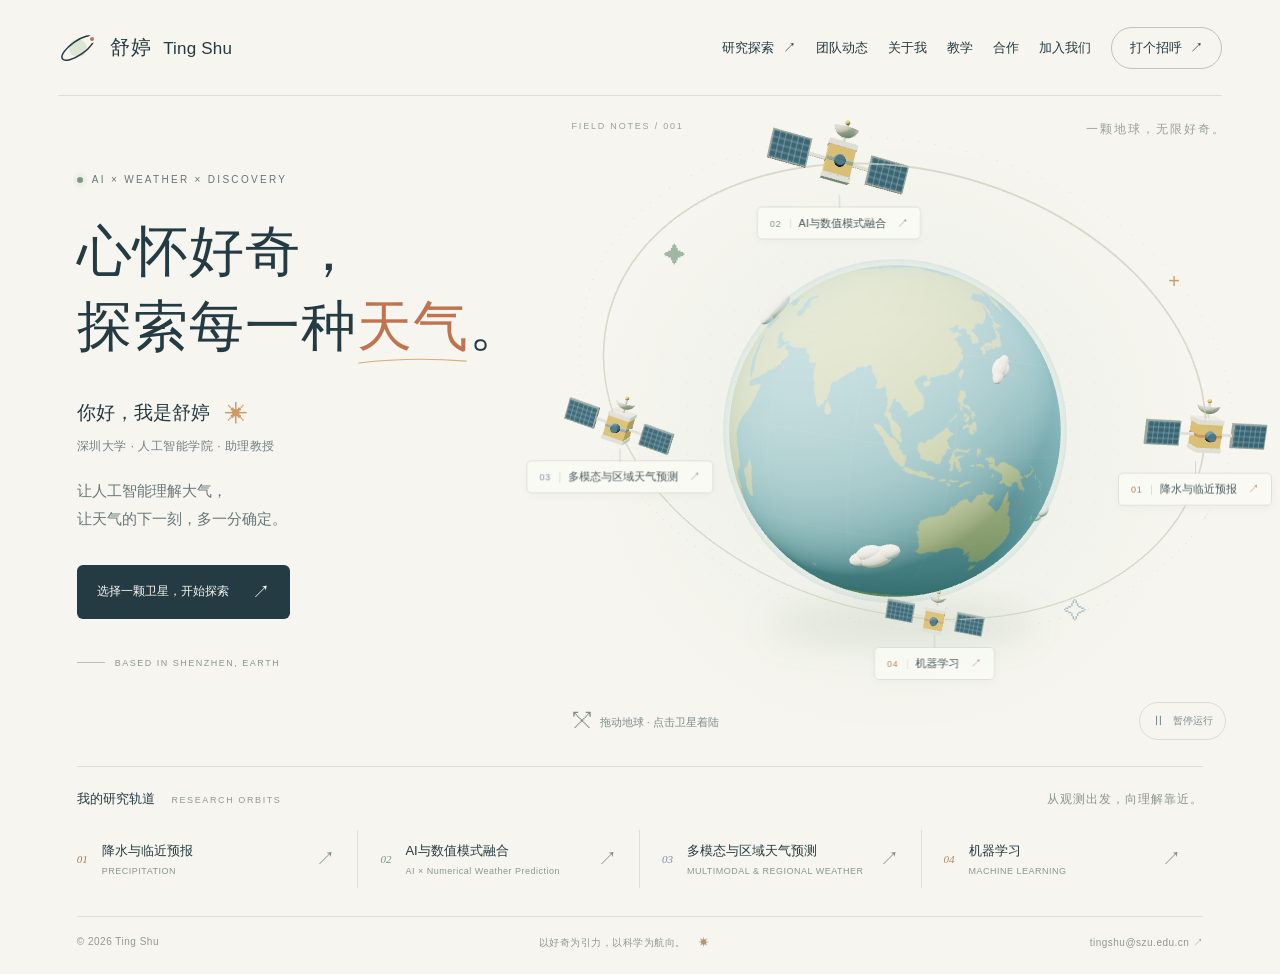
==== commit b5a2406d: "Create a softly curved two-page notebook with flexible page turns" ====
--- a/index.html
+++ b/index.html
@@ -15,7 +15,7 @@
   <link rel="stylesheet" href="./teaching.css?v=paper1">
   <link rel="stylesheet" href="./join-maze.css?v=visual-first1">
   <link rel="stylesheet" href="./collaboration-network.css?v=islands1">
-  <link rel="stylesheet" href="./news.css?v=postcard1">
+  <link rel="stylesheet" href="./news.css?v=softbook1">
   <link rel="stylesheet" href="./about.css?v=visual-first1">
 </head>
 <body>
@@ -111,6 +111,6 @@
   <div id="flight-overlay" aria-hidden="true"><div class="flight-cloud cloud-left"></div><div class="flight-cloud cloud-right"></div><div class="flight-copy"><span class="flight-marker">↓</span><span id="flight-text">准备着陆</span><span class="flight-small">A CLOSER LOOK AT OUR WORLD</span></div></div>
   <p id="announcement" class="sr-only" aria-live="polite"></p>
   <noscript><p class="no-script">请启用 JavaScript 体验 3D 地球。研究方向包括降水与临近预报、AI与数值模式融合、多模态与区域天气预测和机器学习。联系：<a href="mailto:tingshu@szu.edu.cn">tingshu@szu.edu.cn</a></p></noscript>
-  <script type="module" src="./app.js?v=news-postcard1"></script>
+  <script type="module" src="./app.js?v=news-softbook1"></script>
 </body>
 </html>
--- a/news.css
+++ b/news.css
@@ -9,7 +9,7 @@
 .journal-tape{position:absolute;top:-12px;width:99px;height:26px;background:repeating-linear-gradient(90deg,#c1d2ba85 0 7px,#dfE7d685 7px 14px);clip-path:polygon(2% 0,98% 0,96% 25%,100% 50%,97% 75%,99% 100%,0 100%,3% 75%,0 50%,3% 25%)}.tape-left{left:15px;transform:rotate(-17deg)}.tape-right{right:7px;transform:rotate(17deg)}
 .calendar-heading{font-family:Arial,"PingFang SC","Microsoft YaHei",sans-serif;display:flex;flex-wrap:wrap;align-items:center;justify-content:space-between;gap:6px 12px;margin-bottom:15px}
 .calendar-year-nav{display:flex;align-items:center;justify-content:center;gap:10px}.calendar-year-nav h2{font:500 30px/1.2 Arial,sans-serif;letter-spacing:1px;margin:0;color:#506760}.calendar-year-nav>button{min-width:30px;min-height:36px;font:25px Arial,sans-serif;color:#8c9e92;border-radius:50%}.calendar-year-nav>button:hover{background:#eef3f2}.calendar-year-nav>button:disabled{opacity:.3}
-.calendar-quarter-nav{display:flex;gap:1px}.calendar-quarter-nav button{font:10px/1.5 Arial,"PingFang SC",sans-serif;min-height:32px;padding:5px 8px;border-radius:6px;color:#95a096}.calendar-quarter-nav button[aria-pressed=true]{background:#edf2e9;color:#5e775c}.calendar-quarter-nav button:hover{background:#f1f4f2}#quarter-label{position:absolute;bottom:7px;right:24px;font:8px Arial,sans-serif;letter-spacing:2px;color:#a6afa7;margin:0}
+.calendar-quarter-nav{display:flex;gap:1px}.calendar-quarter-nav button{font:10px/1.5 Arial,"PingFang SC",sans-serif;min-height:32px;padding:5px 8px;border-radius:6px;color:#95a096}.calendar-quarter-nav button[aria-pressed=true]{background:#edf2e9;color:#5e775c}.calendar-quarter-nav button:hover{background:#f1f4f2}.quarter-label{position:absolute;bottom:7px;right:24px;font:8px Arial,sans-serif;letter-spacing:2px;color:#a6afa7;margin:0}
 .calendar-months{display:grid;grid-template-columns:repeat(3,minmax(0,1fr));gap:22px}.calendar-month{font-family:Arial,"PingFang SC","Microsoft YaHei",sans-serif;min-width:0;padding:0}.calendar-month h3{display:flex;align-items:center;gap:8px;margin:0 0 8px;color:#74867c;font-weight:400}.calendar-month h3>span:first-child{font:23px/1 Arial,sans-serif;color:#60765f}.calendar-month h3>span:last-child{font:9px/1.5 Arial,"PingFang SC",sans-serif;letter-spacing:1px}.calendar-month h3 small{font:7px Arial,sans-serif;color:#a4afa9;margin-left:3px;letter-spacing:1px}
 .calendar-weekdays,.calendar-days{display:grid;grid-template-columns:repeat(7,minmax(0,1fr));text-align:center}.calendar-weekdays{font:9px/21px Arial,"PingFang SC",sans-serif;color:#a8b1ae}.calendar-days{grid-auto-rows:25px;font:12px/25px Arial,sans-serif;color:#65746b;font-variant-numeric:tabular-nums}.calendar-days>span:nth-child(7n),.calendar-days>span:nth-child(7n - 1){color:#a3ada8}
 .calendar-event{position:relative;min-width:0;padding:0;font:inherit;color:#98564f;border-radius:50%;z-index:4}.calendar-event:before,.calendar-event:after{content:"";position:absolute;left:50%;top:50%;width:24px;height:23px;border:1.6px solid var(--journal-red);border-radius:47% 52% 44% 49%;transform:translate(-50%,-50%) rotate(-18deg);pointer-events:none}.calendar-event:after{width:23px;height:24px;border-width:.8px;opacity:.55;transform:translate(-49%,-49%) rotate(10deg)}.calendar-event:hover{background:#f7e8e5}.calendar-event:focus-visible{outline:2px solid #6b9081;outline-offset:3px}
@@ -23,4 +23,40 @@
 .news-tools{display:flex;gap:22px;flex-wrap:wrap;margin-top:21px}.news-tools label{display:flex;gap:9px;align-items:center;font-size:11px;color:#98a28d}.news-tools select{font-family:inherit;font-size:12px;color:#69816a;background:#f8f7f0;border:1px solid #d8e0d0;border-radius:7px;min-height:39px;padding:8px 23px 8px 10px;cursor:pointer}.news-status{font-size:11px;color:#98a28d;margin:17px 0 0}
 .news-row{display:grid;grid-template-columns:145px minmax(0,1fr);gap:29px;border-bottom:1px solid #dfe4d8;padding:27px 0;outline:none;scroll-margin-top:25px}.news-row-meta{display:flex;flex-direction:column;gap:12px;padding-top:5px;font-size:11px;color:#8b9b81}.news-row time{font:13px Georgia,serif;letter-spacing:1px}.news-row-copy h3{font:22px/1.5 LocalSerif,"Songti SC",Georgia,serif;font-weight:400;margin:0 0 8px;color:#486450}.news-row-copy p{font-size:13px;line-height:1.9;color:#7b8b73;margin:0}.news-row-copy blockquote{font:15px/1.8 LocalSerif,"Songti SC",Georgia,serif;color:#718469;margin:12px 0 0;overflow-wrap:anywhere}.news-row-copy blockquote[lang=en]{font-family:Georgia,serif}.news-selected{background:#edf0e440}.news-group>h3{font:21px LocalSerif,"Songti SC",serif;font-weight:400;margin:30px 0 0;color:#698367;border-bottom:1px solid #d6dfcd;padding-bottom:14px}.news-empty{padding:35px 0;color:#91a185;font-size:14px}.news-end{margin:35px 8px 0;padding:20px 0 35px;display:flex;justify-content:space-between;align-items:center;color:#8b9a80;font:23px var(--journal-hand)}.news-end button{font:19px var(--journal-hand);color:#9b8769;min-height:44px}
 @media(max-width:1050px){.news-wrap{width:calc(100% - 60px)}.news-journal{padding:30px 28px 18px}.calendar-postcard{width:84%;margin-left:3%}.calendar-months{gap:18px}.quarter-content{grid-template-columns:1fr 1fr;gap:40px 55px;padding:65px 22px 10px}.note-1{position:relative;right:auto;top:auto;width:auto;margin-top:26px}.note-2{margin-top:0}.note-3{margin-top:20px}.journal-earth-stamp{width:55px;right:4px;top:17px}.quarter-scene[data-count="1"] .quarter-content{grid-template-columns:1fr 1fr}.quarter-scene[data-count="1"] .journal-note{grid-column:1/-1;margin-left:20%;max-width:400px}.news-tools{gap:13px}}
-@media(max-width:760px){.news-wrap{width:calc(100% - 24px);margin-top:22px}.news-journal{padding:27px 12px 16px}.news-journal:before{left:9px}.quarter-scene{min-height:0;padding-top:17px}.calendar-postcard{width:100%;margin:0;padding:17px 9px 20px;transform:rotate(-1.3deg)}.calendar-heading{justify-content:center;gap:5px;margin-bottom:12px}.calendar-year-nav h2{font-size:25px}.calendar-year-nav{gap:7px}.calendar-quarter-nav button{font-size:10px;padding:5px 7px;min-height:36px}.calendar-months{gap:10px}.calendar-month h3{gap:4px;margin-bottom:7px}.calendar-month h3>span:first-child{font-size:18px}.calendar-month h3>span:last-child{font-size:8px;letter-spacing:0}.calendar-month h3 small{display:none}.calendar-weekdays{font-size:8px;line-height:20px}.calendar-days{font-size:10px;line-height:22px;grid-auto-rows:22px}.calendar-event:before{width:17px;height:19px}.calendar-event:after{width:18px;height:18px}.journal-tape{width:64px;height:21px;top:-10px}.tape-left{left:9px}.tape-right{right:3px}#quarter-label{font-size:7px;bottom:6px;right:10px}.quarter-content{grid-template-columns:1fr;padding:55px 18px 30px;gap:38px}.journal-note{max-width:260px}.note-1,.note-2,.note-3{margin:0}.note-1,.note-3{margin-left:25px}.journal-note h3{font-size:28px;line-height:32px}.journal-note p{font-size:24px;line-height:32px}.journal-note button{min-height:40px;font-size:20px}.quarter-scene[data-count="1"] .quarter-content{display:block;padding:54px 12px 24px}.quarter-scene[data-count="1"] .journal-note{margin:0 0 0 20px}.journal-blank{font-size:24px;padding:0}.journal-earth-stamp{width:38px;right:2px;top:0}.journal-cloud{width:51px;bottom:9px;left:9px}.journal-pencil{width:52px;right:21px;bottom:22px;height:6px}.journal-pencil:after{height:6px}.journal-pencil:before{border-top-width:3px;border-bottom-width:3px}.journal-spark{display:none}.journal-caption{font-size:18px;padding:0 30px;margin-top:9px}.news-records{margin-top:35px;padding:0 3px}.news-list-heading h2{font-size:26px}.news-list-heading>span{font-size:10px}.news-tools{display:grid;grid-template-columns:1fr 1fr;gap:14px}.news-tools label{flex-direction:column;align-items:stretch;font-size:10px;gap:6px}.news-tools select{width:100%;min-height:42px}.news-row{grid-template-columns:1fr;gap:13px;padding:24px 0}.news-row-meta{flex-direction:row;justify-content:space-between;align-items:center;padding:0}.news-row-copy h3{font-size:21px}.news-row-copy p{font-size:12px}.news-row-copy blockquote{font-size:14px}.news-end{margin-top:23px}.news-end button{font-size:18px}}
+@media(max-width:760px){.news-wrap{width:calc(100% - 24px);margin-top:22px}.news-journal{padding:27px 12px 16px}.news-journal:before{left:9px}.quarter-scene{min-height:0;padding-top:17px}.calendar-postcard{width:100%;margin:0;padding:17px 9px 20px;transform:rotate(-1.3deg)}.calendar-heading{justify-content:center;gap:5px;margin-bottom:12px}.calendar-year-nav h2{font-size:25px}.calendar-year-nav{gap:7px}.calendar-quarter-nav button{font-size:10px;padding:5px 7px;min-height:36px}.calendar-months{gap:10px}.calendar-month h3{gap:4px;margin-bottom:7px}.calendar-month h3>span:first-child{font-size:18px}.calendar-month h3>span:last-child{font-size:8px;letter-spacing:0}.calendar-month h3 small{display:none}.calendar-weekdays{font-size:8px;line-height:20px}.calendar-days{font-size:10px;line-height:22px;grid-auto-rows:22px}.calendar-event:before{width:17px;height:19px}.calendar-event:after{width:18px;height:18px}.journal-tape{width:64px;height:21px;top:-10px}.tape-left{left:9px}.tape-right{right:3px}.quarter-label{font-size:7px;bottom:6px;right:10px}.quarter-content{grid-template-columns:1fr;padding:55px 18px 30px;gap:38px}.journal-note{max-width:260px}.note-1,.note-2,.note-3{margin:0}.note-1,.note-3{margin-left:25px}.journal-note h3{font-size:28px;line-height:32px}.journal-note p{font-size:24px;line-height:32px}.journal-note button{min-height:40px;font-size:20px}.quarter-scene[data-count="1"] .quarter-content{display:block;padding:54px 12px 24px}.quarter-scene[data-count="1"] .journal-note{margin:0 0 0 20px}.journal-blank{font-size:24px;padding:0}.journal-earth-stamp{width:38px;right:2px;top:0}.journal-cloud{width:51px;bottom:9px;left:9px}.journal-pencil{width:52px;right:21px;bottom:22px;height:6px}.journal-pencil:after{height:6px}.journal-pencil:before{border-top-width:3px;border-bottom-width:3px}.journal-spark{display:none}.journal-caption{font-size:18px;padding:0 30px;margin-top:9px}.news-records{margin-top:35px;padding:0 3px}.news-list-heading h2{font-size:26px}.news-list-heading>span{font-size:10px}.news-tools{display:grid;grid-template-columns:1fr 1fr;gap:14px}.news-tools label{flex-direction:column;align-items:stretch;font-size:10px;gap:6px}.news-tools select{width:100%;min-height:42px}.news-row{grid-template-columns:1fr;gap:13px;padding:24px 0}.news-row-meta{flex-direction:row;justify-content:space-between;align-items:center;padding:0}.news-row-copy h3{font-size:21px}.news-row-copy p{font-size:12px}.news-row-copy blockquote{font-size:14px}.news-end{margin-top:23px}.news-end button{font-size:18px}}
+/* An open sewn notebook: two leaves meet at the centre crease. */
+.notebook-viewport{padding:6px 4px 18px;overflow:visible}.notebook-mobile-hint{display:none}
+.journal-notebook{position:relative;isolation:isolate;perspective:2200px;padding:7px 7px 12px;background:#b8c5ac;border-radius:9px 13px 13px 9px;box-shadow:0 3px 0 #a8b69c,0 13px 27px #59684d16}
+.journal-notebook:before{content:"";position:absolute;inset:11px 8px 6px;background:#f6f7f2;border:1px solid #d9dfd3;border-radius:4px 8px 10px 5px;box-shadow:0 2px 0 #e6eadf}
+.journal-notebook>.news-journal{position:relative;z-index:1;min-height:650px;border:0;border-radius:5px 9px 11px 5px;padding:34px 35px 20px;background:repeating-linear-gradient(to bottom,transparent 0 31px,#bdd3ed66 31px 32px),#fff;box-shadow:inset 2px 0 6px #8a988815,inset -2px 0 6px #8a988815}
+.news-journal:before{display:none}.news-journal:after{content:"";position:absolute;pointer-events:none;inset:0;z-index:5;border-radius:inherit;background:linear-gradient(90deg,transparent 45%,#75896b04 47%,#52664715 49.4%,#50634438 49.92%,#ffffffa0 50.08%,#65775a1f 50.6%,#8c9d7f06 53%,transparent 55%)}
+.journal-notebook .quarter-scene{display:grid;grid-template-columns:minmax(0,1fr) minmax(0,1fr);column-gap:76px;align-items:start;padding-top:38px;min-height:530px}
+.journal-notebook .calendar-postcard{grid-column:1;grid-row:1;width:100%;margin:0;padding:17px 14px 22px;transform:rotate(-2deg)}
+.journal-notebook .calendar-heading{justify-content:center;gap:5px 12px}.journal-notebook .calendar-months{gap:12px}.journal-notebook .calendar-days{font-size:11px;grid-auto-rows:24px;line-height:24px}.journal-notebook .calendar-month h3>span:first-child{font-size:21px}.journal-notebook .calendar-month h3>span:last-child{font-size:8px}.journal-notebook .calendar-month h3 small{display:none}.journal-notebook .calendar-event:before{width:21px;height:22px}.journal-notebook .calendar-event:after{width:22px;height:21px}
+.quarter-left-note{grid-column:1;grid-row:2;padding:55px 32px 5px 14px}
+.journal-notebook .quarter-content,.journal-notebook .quarter-scene[data-count="1"] .quarter-content{grid-column:2;grid-row:1/span 2;display:flex;flex-direction:column;gap:26px;padding:37px 0 18px;min-width:0}
+.journal-notebook .journal-note,.journal-notebook .quarter-scene[data-count="1"] .journal-note{position:relative;left:auto;right:auto;top:auto;width:auto;max-width:none;grid-column:auto;margin:0;padding:3px 4px;transform:rotate(-2deg)}
+.journal-notebook .note-1{margin:0 16px 0 7px;transform:rotate(2deg)}.journal-notebook .note-2{margin-left:46px;transform:rotate(-2deg)}.journal-notebook .note-3{margin-left:13px;transform:rotate(1deg)}
+.journal-notebook .journal-note h3{font-size:27px;line-height:32px}.journal-notebook .journal-note p{font-size:23px;line-height:30px}.journal-notebook .journal-note button{font-size:18px;min-height:30px}.journal-notebook .journal-note time{font-size:23px}.journal-notebook .journal-blank{font-size:26px;padding:50px 0;text-align:center}
+.journal-notebook .journal-earth-stamp{right:23px;top:16px;width:58px}.journal-notebook .journal-cloud{left:26px;bottom:18px;width:73px}.journal-notebook .journal-pencil{bottom:26px;right:31px;width:90px}.journal-notebook .journal-caption{width:calc(44% - 75px);font-size:20px;padding:0;margin:22px 0 0 92px}.journal-notebook .journal-spark{left:22px;top:23px;font-size:24px}
+.book-turn-leaf{position:absolute;z-index:12;transform-style:preserve-3d;pointer-events:none;will-change:transform}
+.book-turn-face,.book-fixed-half{position:absolute;top:0;overflow:hidden;background:#fff;pointer-events:none}
+.book-turn-face{backface-visibility:hidden;box-shadow:0 7px 19px #48593b25}.book-turn-front{transform:rotateY(0deg)}.book-turn-back{transform:rotateY(180deg)}.book-fixed-half{z-index:8}
+.book-page-copy{position:absolute!important;top:0!important;margin:0!important;min-height:650px;border:0!important;border-radius:5px 9px 11px 5px!important;padding:34px 35px 20px!important;background:repeating-linear-gradient(to bottom,transparent 0 31px,#bdd3ed66 31px 32px),#fff!important;box-shadow:none!important}
+@media(max-width:1050px){.journal-notebook .quarter-scene{column-gap:52px}.journal-notebook>.news-journal,.book-page-copy{padding-left:26px!important;padding-right:26px!important}.journal-notebook .calendar-postcard{padding-left:10px;padding-right:10px}.journal-notebook .calendar-months{gap:8px}.journal-notebook .calendar-days{font-size:10px}.journal-notebook .journal-note h3{font-size:25px}.quarter-left-note{padding-left:6px;padding-right:6px}}
+@media(max-width:760px){.notebook-viewport{overflow-x:auto;overflow-y:hidden;padding:5px 3px 16px;scrollbar-width:thin;scrollbar-color:#becab4 transparent}.journal-notebook{width:720px;min-width:720px;perspective:1500px}.notebook-mobile-hint{display:block;font-size:11px;text-align:center;color:#99a68d;margin:8px 0 0}.journal-notebook>.news-journal{padding-top:30px;min-height:650px}.journal-notebook .quarter-scene{column-gap:48px;min-height:530px;padding-top:30px}.journal-notebook .calendar-days{font-size:10px}.journal-notebook .calendar-postcard{padding-top:17px}.journal-notebook .calendar-months{gap:7px}.journal-notebook .calendar-month h3{gap:4px}.journal-notebook .calendar-month h3>span:first-child{font-size:18px}.journal-notebook .calendar-weekdays{font-size:8px}.journal-notebook .calendar-event:before{width:17px;height:19px}.journal-notebook .calendar-event:after{width:18px;height:18px}.journal-notebook .journal-note h3{font-size:25px;line-height:30px}.journal-notebook .journal-note p{font-size:22px;line-height:28px}.journal-notebook .journal-note time{font-size:22px}.journal-notebook .note-2{margin-left:25px}.journal-notebook .journal-caption{font-size:18px}.journal-notebook .journal-cloud{width:65px}.journal-notebook .journal-pencil{width:73px}}
+@media(prefers-reduced-motion:reduce){.book-turn-leaf,.book-fixed-half{display:none}}
+/* Thin curved leaves and a narrow, softly shaded crease. */
+.book-shape-def{position:absolute;pointer-events:none}
+.journal-notebook{background:transparent;padding:4px 5px 10px;border-radius:0;box-shadow:0 12px 24px -20px #56604b40}
+.journal-notebook:before{inset:9px 5px 4px;background:#e8ebe4;border:0;border-radius:0;clip-path:url(#notebook-paper-shape);box-shadow:none}
+.journal-notebook:after{content:"";position:absolute;inset:7px 4px 7px;background:#f5f6f2;clip-path:url(#notebook-paper-shape);z-index:0}
+.journal-notebook>.news-journal{clip-path:url(#notebook-paper-shape);border-radius:0;box-shadow:none;background:repeating-linear-gradient(to bottom,transparent 0 31px,#c3d8f14f 31px 32px),#fff}
+.news-journal:after{background:linear-gradient(90deg,transparent 47%,#8b958004 48.5%,#747f6412 49.65%,#75816625 49.95%,#ffffff9c 50.12%,#99a28c13 50.6%,transparent 53%)}
+.book-page-copy{clip-path:url(#notebook-paper-shape);background:repeating-linear-gradient(to bottom,transparent 0 31px,#c3d8f14f 31px 32px),#fff!important}
+.book-curl{position:absolute;width:0;z-index:12;transform-style:preserve-3d;pointer-events:none}
+.book-curl-strip{position:absolute;left:0;top:0;transform-origin:0 50%;transform-style:preserve-3d;will-change:transform}
+.book-curl-face{position:absolute;inset:0;overflow:hidden;backface-visibility:hidden;background:#fff}
+.book-curl-back{transform:rotateY(180deg)}
+.book-fixed-half{box-shadow:none}
+@media(prefers-reduced-motion:reduce){.book-curl{display:none}}
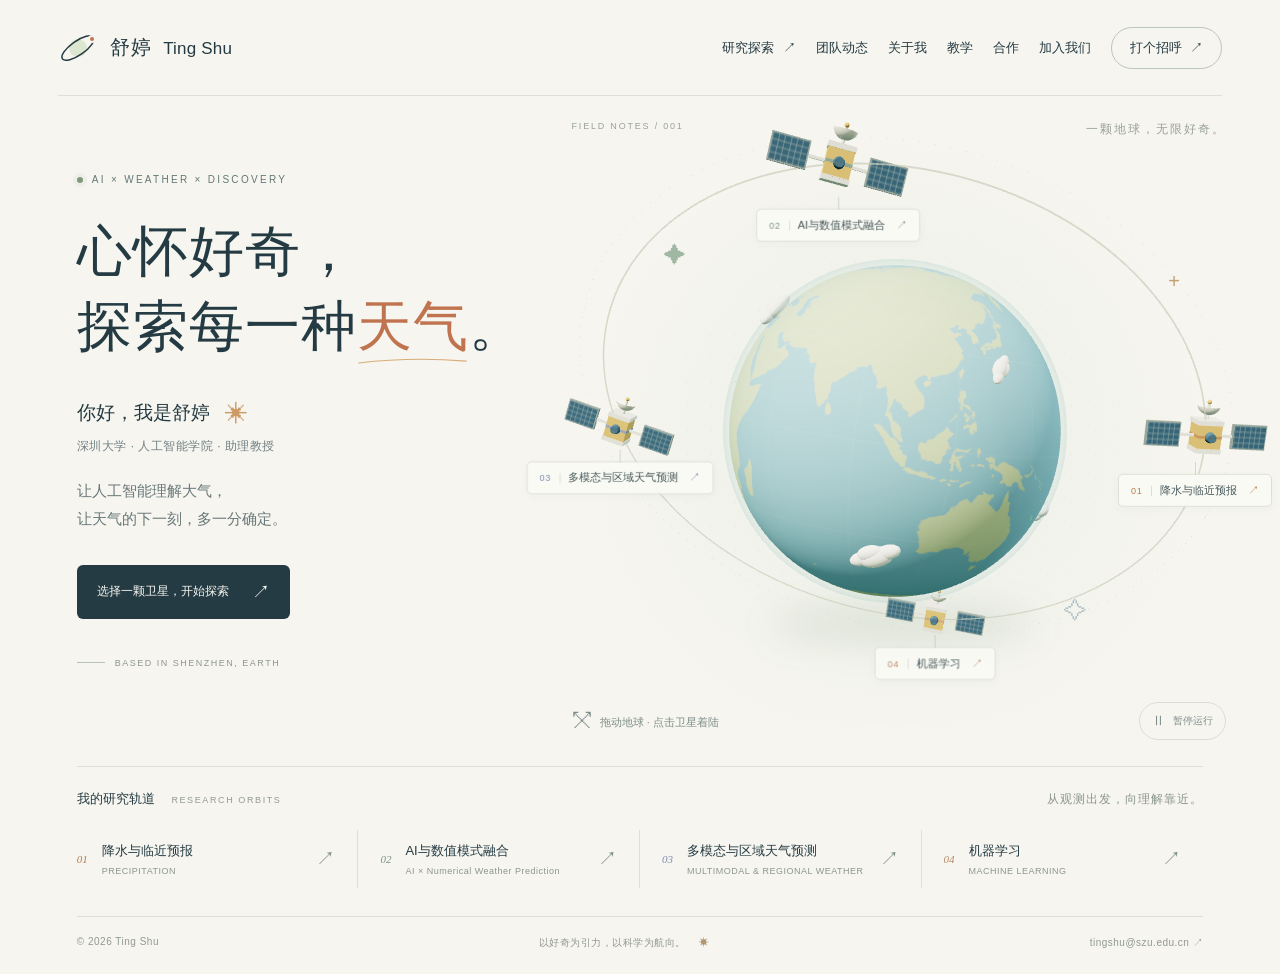
==== commit a9e748ac: "Make notebook turns quieter with a low lift and softer perspective" ====
--- a/index.html
+++ b/index.html
@@ -15,7 +15,7 @@
   <link rel="stylesheet" href="./teaching.css?v=paper1">
   <link rel="stylesheet" href="./join-maze.css?v=visual-first1">
   <link rel="stylesheet" href="./collaboration-network.css?v=islands1">
-  <link rel="stylesheet" href="./news.css?v=softbook1">
+  <link rel="stylesheet" href="./news.css?v=softbook2">
   <link rel="stylesheet" href="./about.css?v=visual-first1">
 </head>
 <body>
@@ -111,6 +111,6 @@
   <div id="flight-overlay" aria-hidden="true"><div class="flight-cloud cloud-left"></div><div class="flight-cloud cloud-right"></div><div class="flight-copy"><span class="flight-marker">↓</span><span id="flight-text">准备着陆</span><span class="flight-small">A CLOSER LOOK AT OUR WORLD</span></div></div>
   <p id="announcement" class="sr-only" aria-live="polite"></p>
   <noscript><p class="no-script">请启用 JavaScript 体验 3D 地球。研究方向包括降水与临近预报、AI与数值模式融合、多模态与区域天气预测和机器学习。联系：<a href="mailto:tingshu@szu.edu.cn">tingshu@szu.edu.cn</a></p></noscript>
-  <script type="module" src="./app.js?v=news-softbook1"></script>
+  <script type="module" src="./app.js?v=news-softbook2"></script>
 </body>
 </html>
--- a/news.css
+++ b/news.css
@@ -26,7 +26,7 @@
 @media(max-width:760px){.news-wrap{width:calc(100% - 24px);margin-top:22px}.news-journal{padding:27px 12px 16px}.news-journal:before{left:9px}.quarter-scene{min-height:0;padding-top:17px}.calendar-postcard{width:100%;margin:0;padding:17px 9px 20px;transform:rotate(-1.3deg)}.calendar-heading{justify-content:center;gap:5px;margin-bottom:12px}.calendar-year-nav h2{font-size:25px}.calendar-year-nav{gap:7px}.calendar-quarter-nav button{font-size:10px;padding:5px 7px;min-height:36px}.calendar-months{gap:10px}.calendar-month h3{gap:4px;margin-bottom:7px}.calendar-month h3>span:first-child{font-size:18px}.calendar-month h3>span:last-child{font-size:8px;letter-spacing:0}.calendar-month h3 small{display:none}.calendar-weekdays{font-size:8px;line-height:20px}.calendar-days{font-size:10px;line-height:22px;grid-auto-rows:22px}.calendar-event:before{width:17px;height:19px}.calendar-event:after{width:18px;height:18px}.journal-tape{width:64px;height:21px;top:-10px}.tape-left{left:9px}.tape-right{right:3px}.quarter-label{font-size:7px;bottom:6px;right:10px}.quarter-content{grid-template-columns:1fr;padding:55px 18px 30px;gap:38px}.journal-note{max-width:260px}.note-1,.note-2,.note-3{margin:0}.note-1,.note-3{margin-left:25px}.journal-note h3{font-size:28px;line-height:32px}.journal-note p{font-size:24px;line-height:32px}.journal-note button{min-height:40px;font-size:20px}.quarter-scene[data-count="1"] .quarter-content{display:block;padding:54px 12px 24px}.quarter-scene[data-count="1"] .journal-note{margin:0 0 0 20px}.journal-blank{font-size:24px;padding:0}.journal-earth-stamp{width:38px;right:2px;top:0}.journal-cloud{width:51px;bottom:9px;left:9px}.journal-pencil{width:52px;right:21px;bottom:22px;height:6px}.journal-pencil:after{height:6px}.journal-pencil:before{border-top-width:3px;border-bottom-width:3px}.journal-spark{display:none}.journal-caption{font-size:18px;padding:0 30px;margin-top:9px}.news-records{margin-top:35px;padding:0 3px}.news-list-heading h2{font-size:26px}.news-list-heading>span{font-size:10px}.news-tools{display:grid;grid-template-columns:1fr 1fr;gap:14px}.news-tools label{flex-direction:column;align-items:stretch;font-size:10px;gap:6px}.news-tools select{width:100%;min-height:42px}.news-row{grid-template-columns:1fr;gap:13px;padding:24px 0}.news-row-meta{flex-direction:row;justify-content:space-between;align-items:center;padding:0}.news-row-copy h3{font-size:21px}.news-row-copy p{font-size:12px}.news-row-copy blockquote{font-size:14px}.news-end{margin-top:23px}.news-end button{font-size:18px}}
 /* An open sewn notebook: two leaves meet at the centre crease. */
 .notebook-viewport{padding:6px 4px 18px;overflow:visible}.notebook-mobile-hint{display:none}
-.journal-notebook{position:relative;isolation:isolate;perspective:2200px;padding:7px 7px 12px;background:#b8c5ac;border-radius:9px 13px 13px 9px;box-shadow:0 3px 0 #a8b69c,0 13px 27px #59684d16}
+.journal-notebook{position:relative;isolation:isolate;perspective:4500px;padding:7px 7px 12px;background:#b8c5ac;border-radius:9px 13px 13px 9px;box-shadow:0 3px 0 #a8b69c,0 13px 27px #59684d16}
 .journal-notebook:before{content:"";position:absolute;inset:11px 8px 6px;background:#f6f7f2;border:1px solid #d9dfd3;border-radius:4px 8px 10px 5px;box-shadow:0 2px 0 #e6eadf}
 .journal-notebook>.news-journal{position:relative;z-index:1;min-height:650px;border:0;border-radius:5px 9px 11px 5px;padding:34px 35px 20px;background:repeating-linear-gradient(to bottom,transparent 0 31px,#bdd3ed66 31px 32px),#fff;box-shadow:inset 2px 0 6px #8a988815,inset -2px 0 6px #8a988815}
 .news-journal:before{display:none}.news-journal:after{content:"";position:absolute;pointer-events:none;inset:0;z-index:5;border-radius:inherit;background:linear-gradient(90deg,transparent 45%,#75896b04 47%,#52664715 49.4%,#50634438 49.92%,#ffffffa0 50.08%,#65775a1f 50.6%,#8c9d7f06 53%,transparent 55%)}
@@ -44,7 +44,7 @@
 .book-turn-face{backface-visibility:hidden;box-shadow:0 7px 19px #48593b25}.book-turn-front{transform:rotateY(0deg)}.book-turn-back{transform:rotateY(180deg)}.book-fixed-half{z-index:8}
 .book-page-copy{position:absolute!important;top:0!important;margin:0!important;min-height:650px;border:0!important;border-radius:5px 9px 11px 5px!important;padding:34px 35px 20px!important;background:repeating-linear-gradient(to bottom,transparent 0 31px,#bdd3ed66 31px 32px),#fff!important;box-shadow:none!important}
 @media(max-width:1050px){.journal-notebook .quarter-scene{column-gap:52px}.journal-notebook>.news-journal,.book-page-copy{padding-left:26px!important;padding-right:26px!important}.journal-notebook .calendar-postcard{padding-left:10px;padding-right:10px}.journal-notebook .calendar-months{gap:8px}.journal-notebook .calendar-days{font-size:10px}.journal-notebook .journal-note h3{font-size:25px}.quarter-left-note{padding-left:6px;padding-right:6px}}
-@media(max-width:760px){.notebook-viewport{overflow-x:auto;overflow-y:hidden;padding:5px 3px 16px;scrollbar-width:thin;scrollbar-color:#becab4 transparent}.journal-notebook{width:720px;min-width:720px;perspective:1500px}.notebook-mobile-hint{display:block;font-size:11px;text-align:center;color:#99a68d;margin:8px 0 0}.journal-notebook>.news-journal{padding-top:30px;min-height:650px}.journal-notebook .quarter-scene{column-gap:48px;min-height:530px;padding-top:30px}.journal-notebook .calendar-days{font-size:10px}.journal-notebook .calendar-postcard{padding-top:17px}.journal-notebook .calendar-months{gap:7px}.journal-notebook .calendar-month h3{gap:4px}.journal-notebook .calendar-month h3>span:first-child{font-size:18px}.journal-notebook .calendar-weekdays{font-size:8px}.journal-notebook .calendar-event:before{width:17px;height:19px}.journal-notebook .calendar-event:after{width:18px;height:18px}.journal-notebook .journal-note h3{font-size:25px;line-height:30px}.journal-notebook .journal-note p{font-size:22px;line-height:28px}.journal-notebook .journal-note time{font-size:22px}.journal-notebook .note-2{margin-left:25px}.journal-notebook .journal-caption{font-size:18px}.journal-notebook .journal-cloud{width:65px}.journal-notebook .journal-pencil{width:73px}}
+@media(max-width:760px){.notebook-viewport{overflow-x:auto;overflow-y:hidden;padding:5px 3px 16px;scrollbar-width:thin;scrollbar-color:#becab4 transparent}.journal-notebook{width:720px;min-width:720px;perspective:3000px}.notebook-mobile-hint{display:block;font-size:11px;text-align:center;color:#99a68d;margin:8px 0 0}.journal-notebook>.news-journal{padding-top:30px;min-height:650px}.journal-notebook .quarter-scene{column-gap:48px;min-height:530px;padding-top:30px}.journal-notebook .calendar-days{font-size:10px}.journal-notebook .calendar-postcard{padding-top:17px}.journal-notebook .calendar-months{gap:7px}.journal-notebook .calendar-month h3{gap:4px}.journal-notebook .calendar-month h3>span:first-child{font-size:18px}.journal-notebook .calendar-weekdays{font-size:8px}.journal-notebook .calendar-event:before{width:17px;height:19px}.journal-notebook .calendar-event:after{width:18px;height:18px}.journal-notebook .journal-note h3{font-size:25px;line-height:30px}.journal-notebook .journal-note p{font-size:22px;line-height:28px}.journal-notebook .journal-note time{font-size:22px}.journal-notebook .note-2{margin-left:25px}.journal-notebook .journal-caption{font-size:18px}.journal-notebook .journal-cloud{width:65px}.journal-notebook .journal-pencil{width:73px}}
 @media(prefers-reduced-motion:reduce){.book-turn-leaf,.book-fixed-half{display:none}}
 /* Thin curved leaves and a narrow, softly shaded crease. */
 .book-shape-def{position:absolute;pointer-events:none}
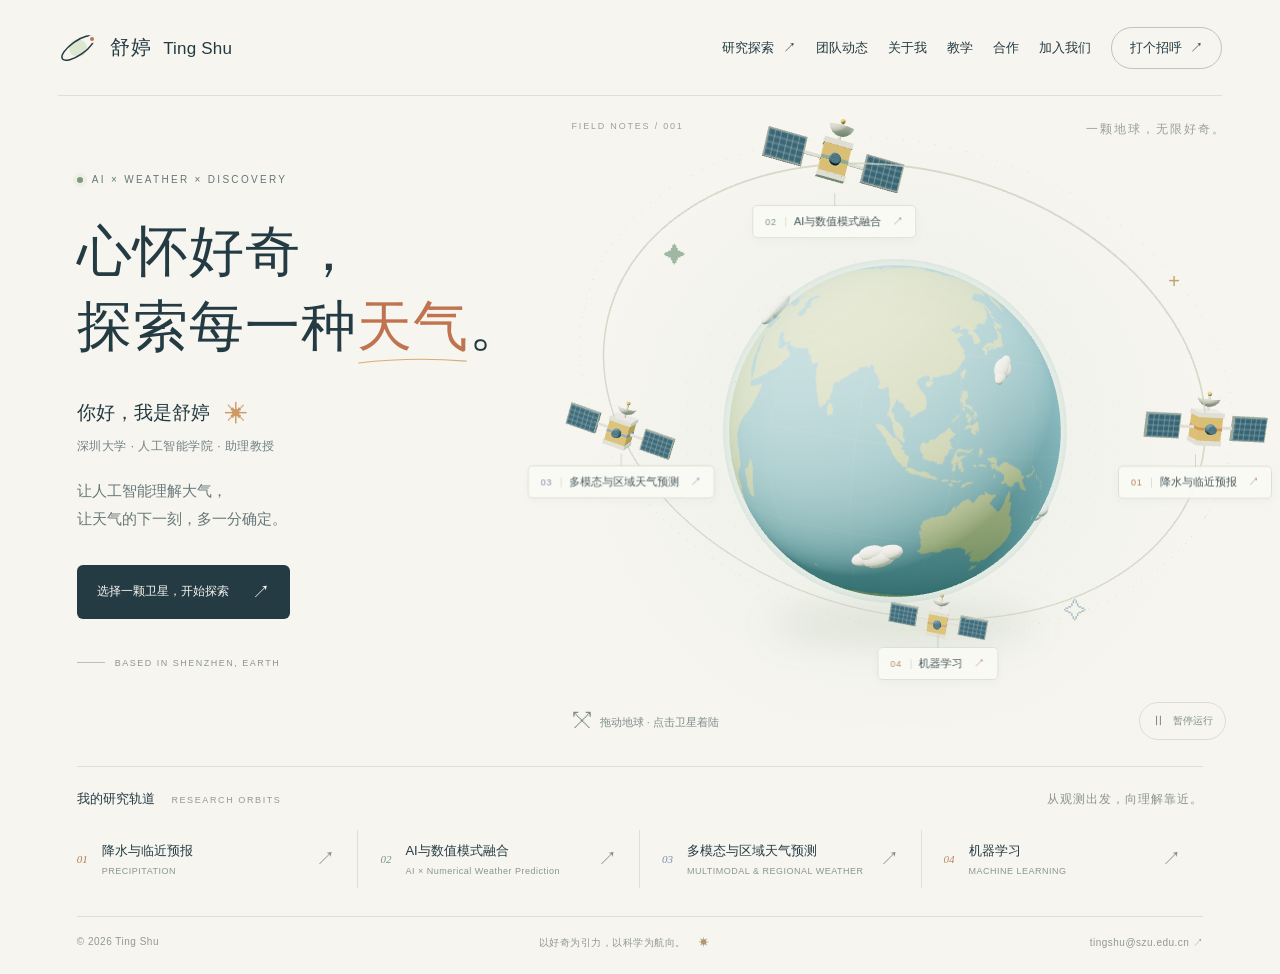
==== commit b255d935: "Replace team journal with pastel balloon landscape and correct suspension ropes" ====
--- a/index.html
+++ b/index.html
@@ -15,7 +15,7 @@
   <link rel="stylesheet" href="./teaching.css?v=paper1">
   <link rel="stylesheet" href="./join-maze.css?v=visual-first1">
   <link rel="stylesheet" href="./collaboration-network.css?v=islands1">
-  <link rel="stylesheet" href="./news.css?v=softbook2">
+  <link rel="stylesheet" href="./news.css?v=balloons4">
   <link rel="stylesheet" href="./about.css?v=visual-first1">
 </head>
 <body>
@@ -111,6 +111,6 @@
   <div id="flight-overlay" aria-hidden="true"><div class="flight-cloud cloud-left"></div><div class="flight-cloud cloud-right"></div><div class="flight-copy"><span class="flight-marker">↓</span><span id="flight-text">准备着陆</span><span class="flight-small">A CLOSER LOOK AT OUR WORLD</span></div></div>
   <p id="announcement" class="sr-only" aria-live="polite"></p>
   <noscript><p class="no-script">请启用 JavaScript 体验 3D 地球。研究方向包括降水与临近预报、AI与数值模式融合、多模态与区域天气预测和机器学习。联系：<a href="mailto:tingshu@szu.edu.cn">tingshu@szu.edu.cn</a></p></noscript>
-  <script type="module" src="./app.js?v=news-softbook2"></script>
+  <script type="module" src="./app.js?v=news-balloons4"></script>
 </body>
 </html>
--- a/news.css
+++ b/news.css
@@ -1,62 +1,42 @@
 @font-face{font-family:JournalHand;src:url('./assets/fonts/LongCang-Regular.ttf') format('truetype');font-display:swap}
-#news-page{--journal-hand:JournalHand,"HanziPen SC","Kaiti SC",cursive;--journal-red:#c65d59;color:#496052;outline:none}
-.news-wrap{width:calc(100% - 112px);max-width:1150px;margin:30px auto 0}
-.news-journal{position:relative;isolation:isolate;padding:32px 36px 18px;background:repeating-linear-gradient(to bottom,transparent 0 31px,#bdd3ed66 31px 32px),#fff;box-shadow:1px 3px 8px #53646d10,4px 9px 26px #53646d09;border:1px solid #e4e9ed;border-radius:3px 7px 2px 4px}
-.news-journal:before{content:"";position:absolute;left:25px;top:0;bottom:0;width:1px;background:#efb3b04f;pointer-events:none}
-.quarter-scene{position:relative;min-height:615px;padding-top:45px}
-.calendar-postcard{position:relative;width:69%;margin-left:4%;padding:19px 24px 22px;background:#fff;box-shadow:2px 5px 9px #3c566218;border:1px solid #e4e8e5;transform:rotate(-2deg);z-index:1}
-.calendar-backing{position:absolute;inset:0;pointer-events:none}
-.journal-tape{position:absolute;top:-12px;width:99px;height:26px;background:repeating-linear-gradient(90deg,#c1d2ba85 0 7px,#dfE7d685 7px 14px);clip-path:polygon(2% 0,98% 0,96% 25%,100% 50%,97% 75%,99% 100%,0 100%,3% 75%,0 50%,3% 25%)}.tape-left{left:15px;transform:rotate(-17deg)}.tape-right{right:7px;transform:rotate(17deg)}
-.calendar-heading{font-family:Arial,"PingFang SC","Microsoft YaHei",sans-serif;display:flex;flex-wrap:wrap;align-items:center;justify-content:space-between;gap:6px 12px;margin-bottom:15px}
-.calendar-year-nav{display:flex;align-items:center;justify-content:center;gap:10px}.calendar-year-nav h2{font:500 30px/1.2 Arial,sans-serif;letter-spacing:1px;margin:0;color:#506760}.calendar-year-nav>button{min-width:30px;min-height:36px;font:25px Arial,sans-serif;color:#8c9e92;border-radius:50%}.calendar-year-nav>button:hover{background:#eef3f2}.calendar-year-nav>button:disabled{opacity:.3}
-.calendar-quarter-nav{display:flex;gap:1px}.calendar-quarter-nav button{font:10px/1.5 Arial,"PingFang SC",sans-serif;min-height:32px;padding:5px 8px;border-radius:6px;color:#95a096}.calendar-quarter-nav button[aria-pressed=true]{background:#edf2e9;color:#5e775c}.calendar-quarter-nav button:hover{background:#f1f4f2}.quarter-label{position:absolute;bottom:7px;right:24px;font:8px Arial,sans-serif;letter-spacing:2px;color:#a6afa7;margin:0}
-.calendar-months{display:grid;grid-template-columns:repeat(3,minmax(0,1fr));gap:22px}.calendar-month{font-family:Arial,"PingFang SC","Microsoft YaHei",sans-serif;min-width:0;padding:0}.calendar-month h3{display:flex;align-items:center;gap:8px;margin:0 0 8px;color:#74867c;font-weight:400}.calendar-month h3>span:first-child{font:23px/1 Arial,sans-serif;color:#60765f}.calendar-month h3>span:last-child{font:9px/1.5 Arial,"PingFang SC",sans-serif;letter-spacing:1px}.calendar-month h3 small{font:7px Arial,sans-serif;color:#a4afa9;margin-left:3px;letter-spacing:1px}
-.calendar-weekdays,.calendar-days{display:grid;grid-template-columns:repeat(7,minmax(0,1fr));text-align:center}.calendar-weekdays{font:9px/21px Arial,"PingFang SC",sans-serif;color:#a8b1ae}.calendar-days{grid-auto-rows:25px;font:12px/25px Arial,sans-serif;color:#65746b;font-variant-numeric:tabular-nums}.calendar-days>span:nth-child(7n),.calendar-days>span:nth-child(7n - 1){color:#a3ada8}
-.calendar-event{position:relative;min-width:0;padding:0;font:inherit;color:#98564f;border-radius:50%;z-index:4}.calendar-event:before,.calendar-event:after{content:"";position:absolute;left:50%;top:50%;width:24px;height:23px;border:1.6px solid var(--journal-red);border-radius:47% 52% 44% 49%;transform:translate(-50%,-50%) rotate(-18deg);pointer-events:none}.calendar-event:after{width:23px;height:24px;border-width:.8px;opacity:.55;transform:translate(-49%,-49%) rotate(10deg)}.calendar-event:hover{background:#f7e8e5}.calendar-event:focus-visible{outline:2px solid #6b9081;outline-offset:3px}
-.quarter-content{position:relative;z-index:4;display:grid;grid-template-columns:1fr 1fr 1fr;column-gap:40px;row-gap:24px;padding:76px 22px 12px 5px;align-items:start}
-.journal-note{font-family:var(--journal-hand);outline:none;transform:rotate(-3deg);padding:3px 4px;position:relative;scroll-margin-top:25px;min-width:0}.note-1{position:absolute;right:-5px;top:-288px;width:23%;transform:rotate(3deg)}.note-2{transform:rotate(1.5deg);margin-top:30px}.note-3{transform:rotate(-1deg);margin-top:-7px}.journal-note time{font:24px/1.3 var(--journal-hand);color:#bf6a61}.journal-note h3{font:28px/32px var(--journal-hand);font-weight:400;margin:4px 0;color:#547267;overflow-wrap:anywhere}.journal-note p{font:23px/32px var(--journal-hand);margin:0;color:#789084;overflow-wrap:anywhere}.journal-note button{font:19px/1.5 var(--journal-hand);color:#96a49b;margin-top:7px;min-height:30px;padding:0}.journal-note button:hover{color:#b9665c}.note-selected:after{content:"";position:absolute;inset:0;background:#dcece075;z-index:-1;border-radius:20% 2% 12% 3%}
-.quarter-scene[data-count="1"] .quarter-content{grid-template-columns:1fr 1.1fr 1fr;padding-top:68px}.quarter-scene[data-count="1"] .journal-note{grid-column:2 / 4;max-width:430px;margin-left:35px}.journal-blank{font:27px var(--journal-hand);color:#9cae9c;grid-column:1/-1;text-align:center;padding:20px}
-.journal-connections{position:absolute;inset:0;width:100%;height:100%;z-index:3;pointer-events:none;overflow:visible}.journal-connections path{fill:none;stroke:#c7776b;stroke-width:1.3;stroke-dasharray:4 5;stroke-linecap:round;opacity:.65}.journal-connections circle{fill:#c7776b}.journal-caption{position:relative;font:22px/1.5 var(--journal-hand);color:#9dac9d;text-align:center;margin:18px 0 0}
-.journal-stickers{position:absolute;inset:0;z-index:2;pointer-events:none;overflow:hidden}.journal-earth-stamp{position:absolute;right:34px;top:28px;width:77px;transform:rotate(12deg);filter:drop-shadow(1px 3px 2px #455f6715)}.journal-cloud{position:absolute;left:45px;bottom:34px;width:90px;transform:rotate(-11deg)}.journal-spark{position:absolute;font:29px Georgia,serif;color:#b7cbb8;left:27px;top:36px}.journal-pencil{position:absolute;right:44px;bottom:39px;width:110px;height:7px;transform:rotate(-18deg);background:linear-gradient(#b5c2a2 0 35%,#8d9f7b 35% 70%,#aab998 70%);box-shadow:0 2px 3px #50633b20}.journal-pencil:before{content:"";position:absolute;left:-14px;top:0;border-right:14px solid #d8c6a8;border-top:3.5px solid transparent;border-bottom:3.5px solid transparent}.journal-pencil:after{content:"";position:absolute;right:-8px;top:0;width:12px;height:7px;background:#c2a49d;border-left:4px solid #d1d4cc;border-radius:0 2px 2px 0}
+#news-page{--journal-hand:JournalHand,"HanziPen SC","Kaiti SC",cursive;color:#496052;outline:none}
+.news-wrap{width:calc(100% - 112px);max-width:1150px;margin:20px auto 0}
+.news-balloon-world{position:relative;height:740px;isolation:isolate;overflow:hidden;background:radial-gradient(ellipse at 50% 18%,#edf3ed90,transparent 68%);border-radius:48% 48% 10px 10px / 8% 8% 10px 10px}
+.news-sky{position:absolute;inset:0;pointer-events:none;z-index:0}.sky-cloud{position:absolute;width:105px;height:22px;background:#fffefa;opacity:.8;border-radius:50%;box-shadow:18px -11px 0 -1px #fffefa,-19px -7px 0 0 #fffefa}.cloud-one{left:5%;top:88px;transform:scale(.65)}.cloud-two{left:44%;top:30px;transform:scale(.8)}.cloud-three{right:7%;top:260px;transform:scale(.55);opacity:.6}
+.news-balloon-flights{position:absolute;inset:0;z-index:2;overflow:hidden;--flight-floor:590px}
+.balloon-flight{position:absolute;left:var(--flight-x);top:0;animation:balloon-travel var(--duration) linear var(--delay) infinite;animation-direction:var(--direction,normal);will-change:transform;transform:translate(-50%,var(--rest-y))}
+.balloon-main{width:215px;z-index:3}.balloon-main-1,.balloon-main-3{--direction:reverse}.news-balloon{width:100%;display:flex;flex-direction:column;align-items:center;position:relative;padding:0 0 8px;cursor:pointer;color:#586c55;animation:balloon-sway 9s ease-in-out var(--sway-delay) infinite;transform-origin:50% 18%;filter:drop-shadow(3px 8px 5px #74836e0a)}
+.balloon-envelope{display:block;width:100%;line-height:0;pointer-events:none}.balloon-envelope svg{width:100%;height:auto;overflow:visible}.balloon-basket{display:flex;align-items:center;flex-direction:column;justify-content:center;gap:4px;width:168px;min-height:65px;margin-top:-5px;padding:10px 6px 11px;background:linear-gradient(100deg,#e6dbc0,#f0e8d3 40%,#ddd0b1);border:1px solid #c9ba9866;border-top:5px solid #d6c8a7;border-radius:3px 3px 19px 19px;box-shadow:inset 0 -5px 9px #ad956015;position:relative}
+.balloon-basket:after{content:"";position:absolute;inset:0;background:repeating-linear-gradient(0deg,transparent 0 5px,#a9956d0a 5px 6px),repeating-linear-gradient(90deg,transparent 0 7px,#a9956d0c 7px 8px);border-radius:inherit;pointer-events:none}
+.balloon-basket strong{font:24px/1.2 var(--journal-hand);font-weight:400;position:relative;z-index:1}.balloon-basket>span{font-size:10px;line-height:1.6;color:#7e826a;letter-spacing:0;position:relative;z-index:1}
+.balloon-main:hover{animation-play-state:paused;z-index:8}.balloon-main:hover .news-balloon,.balloon-main:focus-within .news-balloon{animation-play-state:paused}.news-balloon:hover .balloon-basket{box-shadow:0 3px 10px #8c8e6220,inset 0 -5px 9px #ad956015}.news-balloon:focus-visible{outline:2px dashed #9cae87;outline-offset:4px;border-radius:40% 40% 12px 12px}.balloon-main:focus-within{animation:none;opacity:1;transform:translate(-50%,var(--rest-y));z-index:9}
+.balloon-small{width:var(--balloon-size);opacity:.7;z-index:1;pointer-events:none}.small-balloon{animation:balloon-sway 11s ease-in-out var(--sway-delay) infinite;transform-origin:50% 10%}.balloon-mini-basket{display:block;text-align:center;width:78%;margin:-2px auto 0;padding:3px 0;font-size:8px;line-height:1.1;color:#8f957d;background:#e4ddc7;border:1px solid #d6cbb155;border-radius:1px 1px 5px 5px}
+.news-terrain{position:absolute;bottom:30px;left:-6%;width:112%;height:310px;z-index:1;pointer-events:none;mask-image:linear-gradient(to bottom,transparent,black 13%,black 90%,transparent);-webkit-mask-image:linear-gradient(to bottom,transparent,black 13%,black 90%,transparent)}.news-terrain canvas,.news-terrain-fallback{position:absolute;inset:0;width:100%;height:100%;display:block}.news-terrain[data-ready=true] .news-terrain-fallback{display:none}
+.balloon-world-footer{position:absolute;bottom:8px;left:0;right:0;display:flex;justify-content:space-between;align-items:center;padding:0 14px;color:#98a58c;z-index:4}.balloon-world-footer>span{font:21px var(--journal-hand)}.balloon-motion{font-family:inherit;font-size:10px;color:#8a9b83;padding:9px 13px;border:1px solid #d6dfcb;border-radius:20px;background:#f6f5efbb;min-height:34px}.balloon-motion:hover{background:#edf0e4}
+.motion-paused .balloon-flight,.motion-paused .news-balloon,.motion-paused .small-balloon{animation-play-state:paused}.motion-paused .balloon-main{animation:none;transform:translate(-50%,var(--rest-y));opacity:1}
+@keyframes balloon-travel{0%{transform:translate(-50%,var(--flight-floor));opacity:0}5%{opacity:1}92%{opacity:1}100%{transform:translate(-50%,-110%);opacity:0}}
+@keyframes balloon-sway{0%,100%{rotate:-1.8deg;translate:-3px 0}50%{rotate:1.8deg;translate:3px -5px}}
 .news-records{margin-top:52px;outline:none;scroll-margin-top:25px;padding:0 8px}
 .news-list-heading{display:flex;justify-content:space-between;align-items:center;gap:15px;border-bottom:1px solid #dbe2d5;padding-bottom:20px}.news-list-heading h2{font:28px/1.4 LocalSerif,"Songti SC",Georgia,serif;font-weight:400;letter-spacing:2px;margin:0}.news-list-heading>span{font-size:12px;color:#98a58d}
 .news-tools{display:flex;gap:22px;flex-wrap:wrap;margin-top:21px}.news-tools label{display:flex;gap:9px;align-items:center;font-size:11px;color:#98a28d}.news-tools select{font-family:inherit;font-size:12px;color:#69816a;background:#f8f7f0;border:1px solid #d8e0d0;border-radius:7px;min-height:39px;padding:8px 23px 8px 10px;cursor:pointer}.news-status{font-size:11px;color:#98a28d;margin:17px 0 0}
 .news-row{display:grid;grid-template-columns:145px minmax(0,1fr);gap:29px;border-bottom:1px solid #dfe4d8;padding:27px 0;outline:none;scroll-margin-top:25px}.news-row-meta{display:flex;flex-direction:column;gap:12px;padding-top:5px;font-size:11px;color:#8b9b81}.news-row time{font:13px Georgia,serif;letter-spacing:1px}.news-row-copy h3{font:22px/1.5 LocalSerif,"Songti SC",Georgia,serif;font-weight:400;margin:0 0 8px;color:#486450}.news-row-copy p{font-size:13px;line-height:1.9;color:#7b8b73;margin:0}.news-row-copy blockquote{font:15px/1.8 LocalSerif,"Songti SC",Georgia,serif;color:#718469;margin:12px 0 0;overflow-wrap:anywhere}.news-row-copy blockquote[lang=en]{font-family:Georgia,serif}.news-selected{background:#edf0e440}.news-group>h3{font:21px LocalSerif,"Songti SC",serif;font-weight:400;margin:30px 0 0;color:#698367;border-bottom:1px solid #d6dfcd;padding-bottom:14px}.news-empty{padding:35px 0;color:#91a185;font-size:14px}.news-end{margin:35px 8px 0;padding:20px 0 35px;display:flex;justify-content:space-between;align-items:center;color:#8b9a80;font:23px var(--journal-hand)}.news-end button{font:19px var(--journal-hand);color:#9b8769;min-height:44px}
-@media(max-width:1050px){.news-wrap{width:calc(100% - 60px)}.news-journal{padding:30px 28px 18px}.calendar-postcard{width:84%;margin-left:3%}.calendar-months{gap:18px}.quarter-content{grid-template-columns:1fr 1fr;gap:40px 55px;padding:65px 22px 10px}.note-1{position:relative;right:auto;top:auto;width:auto;margin-top:26px}.note-2{margin-top:0}.note-3{margin-top:20px}.journal-earth-stamp{width:55px;right:4px;top:17px}.quarter-scene[data-count="1"] .quarter-content{grid-template-columns:1fr 1fr}.quarter-scene[data-count="1"] .journal-note{grid-column:1/-1;margin-left:20%;max-width:400px}.news-tools{gap:13px}}
-@media(max-width:760px){.news-wrap{width:calc(100% - 24px);margin-top:22px}.news-journal{padding:27px 12px 16px}.news-journal:before{left:9px}.quarter-scene{min-height:0;padding-top:17px}.calendar-postcard{width:100%;margin:0;padding:17px 9px 20px;transform:rotate(-1.3deg)}.calendar-heading{justify-content:center;gap:5px;margin-bottom:12px}.calendar-year-nav h2{font-size:25px}.calendar-year-nav{gap:7px}.calendar-quarter-nav button{font-size:10px;padding:5px 7px;min-height:36px}.calendar-months{gap:10px}.calendar-month h3{gap:4px;margin-bottom:7px}.calendar-month h3>span:first-child{font-size:18px}.calendar-month h3>span:last-child{font-size:8px;letter-spacing:0}.calendar-month h3 small{display:none}.calendar-weekdays{font-size:8px;line-height:20px}.calendar-days{font-size:10px;line-height:22px;grid-auto-rows:22px}.calendar-event:before{width:17px;height:19px}.calendar-event:after{width:18px;height:18px}.journal-tape{width:64px;height:21px;top:-10px}.tape-left{left:9px}.tape-right{right:3px}.quarter-label{font-size:7px;bottom:6px;right:10px}.quarter-content{grid-template-columns:1fr;padding:55px 18px 30px;gap:38px}.journal-note{max-width:260px}.note-1,.note-2,.note-3{margin:0}.note-1,.note-3{margin-left:25px}.journal-note h3{font-size:28px;line-height:32px}.journal-note p{font-size:24px;line-height:32px}.journal-note button{min-height:40px;font-size:20px}.quarter-scene[data-count="1"] .quarter-content{display:block;padding:54px 12px 24px}.quarter-scene[data-count="1"] .journal-note{margin:0 0 0 20px}.journal-blank{font-size:24px;padding:0}.journal-earth-stamp{width:38px;right:2px;top:0}.journal-cloud{width:51px;bottom:9px;left:9px}.journal-pencil{width:52px;right:21px;bottom:22px;height:6px}.journal-pencil:after{height:6px}.journal-pencil:before{border-top-width:3px;border-bottom-width:3px}.journal-spark{display:none}.journal-caption{font-size:18px;padding:0 30px;margin-top:9px}.news-records{margin-top:35px;padding:0 3px}.news-list-heading h2{font-size:26px}.news-list-heading>span{font-size:10px}.news-tools{display:grid;grid-template-columns:1fr 1fr;gap:14px}.news-tools label{flex-direction:column;align-items:stretch;font-size:10px;gap:6px}.news-tools select{width:100%;min-height:42px}.news-row{grid-template-columns:1fr;gap:13px;padding:24px 0}.news-row-meta{flex-direction:row;justify-content:space-between;align-items:center;padding:0}.news-row-copy h3{font-size:21px}.news-row-copy p{font-size:12px}.news-row-copy blockquote{font-size:14px}.news-end{margin-top:23px}.news-end button{font-size:18px}}
-/* An open sewn notebook: two leaves meet at the centre crease. */
-.notebook-viewport{padding:6px 4px 18px;overflow:visible}.notebook-mobile-hint{display:none}
-.journal-notebook{position:relative;isolation:isolate;perspective:4500px;padding:7px 7px 12px;background:#b8c5ac;border-radius:9px 13px 13px 9px;box-shadow:0 3px 0 #a8b69c,0 13px 27px #59684d16}
-.journal-notebook:before{content:"";position:absolute;inset:11px 8px 6px;background:#f6f7f2;border:1px solid #d9dfd3;border-radius:4px 8px 10px 5px;box-shadow:0 2px 0 #e6eadf}
-.journal-notebook>.news-journal{position:relative;z-index:1;min-height:650px;border:0;border-radius:5px 9px 11px 5px;padding:34px 35px 20px;background:repeating-linear-gradient(to bottom,transparent 0 31px,#bdd3ed66 31px 32px),#fff;box-shadow:inset 2px 0 6px #8a988815,inset -2px 0 6px #8a988815}
-.news-journal:before{display:none}.news-journal:after{content:"";position:absolute;pointer-events:none;inset:0;z-index:5;border-radius:inherit;background:linear-gradient(90deg,transparent 45%,#75896b04 47%,#52664715 49.4%,#50634438 49.92%,#ffffffa0 50.08%,#65775a1f 50.6%,#8c9d7f06 53%,transparent 55%)}
-.journal-notebook .quarter-scene{display:grid;grid-template-columns:minmax(0,1fr) minmax(0,1fr);column-gap:76px;align-items:start;padding-top:38px;min-height:530px}
-.journal-notebook .calendar-postcard{grid-column:1;grid-row:1;width:100%;margin:0;padding:17px 14px 22px;transform:rotate(-2deg)}
-.journal-notebook .calendar-heading{justify-content:center;gap:5px 12px}.journal-notebook .calendar-months{gap:12px}.journal-notebook .calendar-days{font-size:11px;grid-auto-rows:24px;line-height:24px}.journal-notebook .calendar-month h3>span:first-child{font-size:21px}.journal-notebook .calendar-month h3>span:last-child{font-size:8px}.journal-notebook .calendar-month h3 small{display:none}.journal-notebook .calendar-event:before{width:21px;height:22px}.journal-notebook .calendar-event:after{width:22px;height:21px}
-.quarter-left-note{grid-column:1;grid-row:2;padding:55px 32px 5px 14px}
-.journal-notebook .quarter-content,.journal-notebook .quarter-scene[data-count="1"] .quarter-content{grid-column:2;grid-row:1/span 2;display:flex;flex-direction:column;gap:26px;padding:37px 0 18px;min-width:0}
-.journal-notebook .journal-note,.journal-notebook .quarter-scene[data-count="1"] .journal-note{position:relative;left:auto;right:auto;top:auto;width:auto;max-width:none;grid-column:auto;margin:0;padding:3px 4px;transform:rotate(-2deg)}
-.journal-notebook .note-1{margin:0 16px 0 7px;transform:rotate(2deg)}.journal-notebook .note-2{margin-left:46px;transform:rotate(-2deg)}.journal-notebook .note-3{margin-left:13px;transform:rotate(1deg)}
-.journal-notebook .journal-note h3{font-size:27px;line-height:32px}.journal-notebook .journal-note p{font-size:23px;line-height:30px}.journal-notebook .journal-note button{font-size:18px;min-height:30px}.journal-notebook .journal-note time{font-size:23px}.journal-notebook .journal-blank{font-size:26px;padding:50px 0;text-align:center}
-.journal-notebook .journal-earth-stamp{right:23px;top:16px;width:58px}.journal-notebook .journal-cloud{left:26px;bottom:18px;width:73px}.journal-notebook .journal-pencil{bottom:26px;right:31px;width:90px}.journal-notebook .journal-caption{width:calc(44% - 75px);font-size:20px;padding:0;margin:22px 0 0 92px}.journal-notebook .journal-spark{left:22px;top:23px;font-size:24px}
-.book-turn-leaf{position:absolute;z-index:12;transform-style:preserve-3d;pointer-events:none;will-change:transform}
-.book-turn-face,.book-fixed-half{position:absolute;top:0;overflow:hidden;background:#fff;pointer-events:none}
-.book-turn-face{backface-visibility:hidden;box-shadow:0 7px 19px #48593b25}.book-turn-front{transform:rotateY(0deg)}.book-turn-back{transform:rotateY(180deg)}.book-fixed-half{z-index:8}
-.book-page-copy{position:absolute!important;top:0!important;margin:0!important;min-height:650px;border:0!important;border-radius:5px 9px 11px 5px!important;padding:34px 35px 20px!important;background:repeating-linear-gradient(to bottom,transparent 0 31px,#bdd3ed66 31px 32px),#fff!important;box-shadow:none!important}
-@media(max-width:1050px){.journal-notebook .quarter-scene{column-gap:52px}.journal-notebook>.news-journal,.book-page-copy{padding-left:26px!important;padding-right:26px!important}.journal-notebook .calendar-postcard{padding-left:10px;padding-right:10px}.journal-notebook .calendar-months{gap:8px}.journal-notebook .calendar-days{font-size:10px}.journal-notebook .journal-note h3{font-size:25px}.quarter-left-note{padding-left:6px;padding-right:6px}}
-@media(max-width:760px){.notebook-viewport{overflow-x:auto;overflow-y:hidden;padding:5px 3px 16px;scrollbar-width:thin;scrollbar-color:#becab4 transparent}.journal-notebook{width:720px;min-width:720px;perspective:3000px}.notebook-mobile-hint{display:block;font-size:11px;text-align:center;color:#99a68d;margin:8px 0 0}.journal-notebook>.news-journal{padding-top:30px;min-height:650px}.journal-notebook .quarter-scene{column-gap:48px;min-height:530px;padding-top:30px}.journal-notebook .calendar-days{font-size:10px}.journal-notebook .calendar-postcard{padding-top:17px}.journal-notebook .calendar-months{gap:7px}.journal-notebook .calendar-month h3{gap:4px}.journal-notebook .calendar-month h3>span:first-child{font-size:18px}.journal-notebook .calendar-weekdays{font-size:8px}.journal-notebook .calendar-event:before{width:17px;height:19px}.journal-notebook .calendar-event:after{width:18px;height:18px}.journal-notebook .journal-note h3{font-size:25px;line-height:30px}.journal-notebook .journal-note p{font-size:22px;line-height:28px}.journal-notebook .journal-note time{font-size:22px}.journal-notebook .note-2{margin-left:25px}.journal-notebook .journal-caption{font-size:18px}.journal-notebook .journal-cloud{width:65px}.journal-notebook .journal-pencil{width:73px}}
-@media(prefers-reduced-motion:reduce){.book-turn-leaf,.book-fixed-half{display:none}}
-/* Thin curved leaves and a narrow, softly shaded crease. */
-.book-shape-def{position:absolute;pointer-events:none}
-.journal-notebook{background:transparent;padding:4px 5px 10px;border-radius:0;box-shadow:0 12px 24px -20px #56604b40}
-.journal-notebook:before{inset:9px 5px 4px;background:#e8ebe4;border:0;border-radius:0;clip-path:url(#notebook-paper-shape);box-shadow:none}
-.journal-notebook:after{content:"";position:absolute;inset:7px 4px 7px;background:#f5f6f2;clip-path:url(#notebook-paper-shape);z-index:0}
-.journal-notebook>.news-journal{clip-path:url(#notebook-paper-shape);border-radius:0;box-shadow:none;background:repeating-linear-gradient(to bottom,transparent 0 31px,#c3d8f14f 31px 32px),#fff}
-.news-journal:after{background:linear-gradient(90deg,transparent 47%,#8b958004 48.5%,#747f6412 49.65%,#75816625 49.95%,#ffffff9c 50.12%,#99a28c13 50.6%,transparent 53%)}
-.book-page-copy{clip-path:url(#notebook-paper-shape);background:repeating-linear-gradient(to bottom,transparent 0 31px,#c3d8f14f 31px 32px),#fff!important}
-.book-curl{position:absolute;width:0;z-index:12;transform-style:preserve-3d;pointer-events:none}
-.book-curl-strip{position:absolute;left:0;top:0;transform-origin:0 50%;transform-style:preserve-3d;will-change:transform}
-.book-curl-face{position:absolute;inset:0;overflow:hidden;backface-visibility:hidden;background:#fff}
-.book-curl-back{transform:rotateY(180deg)}
-.book-fixed-half{box-shadow:none}
-@media(prefers-reduced-motion:reduce){.book-curl{display:none}}
+@media(max-width:1050px){.news-wrap{width:calc(100% - 60px)}.balloon-main{width:185px}.balloon-basket{width:149px;min-height:63px}.balloon-basket strong{font-size:23px}.balloon-basket>span{font-size:9px}.news-tools{gap:13px}}
+@media(max-width:760px){.news-wrap{width:calc(100% - 24px);margin-top:10px}.news-balloon-world{height:870px;border-radius:0}.news-balloon-flights{--flight-floor:720px}.balloon-main{width:156px;--flight-x:25%!important;--duration:96s!important;--direction:normal;--rest-y:20px!important}.balloon-main-1,.balloon-main-3{--flight-x:75%!important;--direction:reverse;--duration:104s!important}.balloon-main-0{--delay:-62s!important}.balloon-main-1{--delay:-26s!important;--rest-y:130px!important}.balloon-main-2{--delay:-14s!important;--rest-y:355px!important}.balloon-main-3{--delay:-78s!important;--rest-y:450px!important}.balloon-basket{width:143px;min-height:65px;padding:8px 4px}.balloon-basket strong{font-size:24px}.balloon-basket>span{font-size:9px}.balloon-small{scale:.8}.news-terrain{bottom:24px;left:-50%;width:200%;height:290px}.balloon-world-footer{padding:0 3px}.balloon-world-footer>span{font-size:17px}.balloon-motion{font-size:9px;padding:8px 10px}.cloud-two{left:38%}.news-records{margin-top:35px;padding:0 3px}.news-list-heading h2{font-size:26px}.news-list-heading>span{font-size:10px}.news-tools{display:grid;grid-template-columns:1fr 1fr;gap:14px}.news-tools label{flex-direction:column;align-items:stretch;font-size:10px;gap:6px}.news-tools select{width:100%;min-height:42px}.news-row{grid-template-columns:1fr;gap:13px;padding:24px 0}.news-row-meta{flex-direction:row;justify-content:space-between;align-items:center;padding:0}.news-row-copy h3{font-size:21px}.news-row-copy p{font-size:12px}.news-row-copy blockquote{font-size:14px}.news-end{margin-top:23px}.news-end button{font-size:18px}}
+@media(prefers-reduced-motion:reduce){.balloon-flight,.news-balloon,.small-balloon{animation:none!important}.balloon-flight{transform:translate(-50%,var(--rest-y));opacity:1}.balloon-small{opacity:.7}}
+
+/* Illustrated balloon silhouettes and a soft river valley. */
+.news-balloon-world{height:800px;background:radial-gradient(ellipse at 50% 25%,#edf2e650,transparent 70%);border-radius:0}
+.news-balloon-flights{--flight-floor:570px}
+.balloon-main{width:179px}.balloon-main-1{width:167px}.balloon-main-2{width:188px}.balloon-main-3{width:173px}
+.balloon-envelope img{display:block;width:100%;height:auto;user-select:none}
+.balloon-basket{width:174px;min-height:0;margin-top:5px;padding:2px 0 0;border:0;border-radius:0;background:none;box-shadow:none;gap:3px}
+.balloon-basket:after{display:none}.balloon-basket strong{font:23px/1.3 var(--journal-hand);color:#56694f}.balloon-basket>span{font-size:10px;line-height:1.6;color:#8c937a;white-space:nowrap}
+.news-balloon:hover .balloon-basket{box-shadow:none}.news-balloon:hover .balloon-basket strong{color:#ad8264}
+.balloon-mini-basket{background:none;border:0;color:#8b967c;margin:1px auto 0;padding:0;font:11px/1.2 Georgia,serif}
+.balloon-small{filter:none;opacity:.8}.news-terrain{left:0;width:100%;height:auto;aspect-ratio:3;bottom:32px;mask-image:none;-webkit-mask-image:none}
+.news-valley-illustration{display:block;width:100%;height:auto;user-select:none}
+.sky-cloud{opacity:.35}.cloud-three{opacity:.28}
+@media(max-width:1050px){.balloon-main{width:155px}.balloon-main-1{width:146px}.balloon-main-2{width:163px}.balloon-main-3{width:151px}.balloon-basket{width:168px}.balloon-basket>span{font-size:9px}}
+@media(max-width:760px){.news-balloon-world{height:930px}.news-balloon-flights{--flight-floor:740px}.balloon-main,.balloon-main-1,.balloon-main-2,.balloon-main-3{width:132px}.balloon-basket{width:158px;margin-top:4px}.balloon-basket strong{font-size:23px}.balloon-basket>span{font-size:9px}.news-terrain{width:176%;left:-38%;height:auto;bottom:37px}.balloon-small{scale:.72}.balloon-main-2{--rest-y:375px!important}.balloon-main-3{--rest-y:475px!important}}
+
+.balloon-basket strong,.balloon-basket>span{text-shadow:0 1px 3px #f6f5ef,0 0 7px #f6f5ef}.balloon-basket>span{color:#6f7b62}
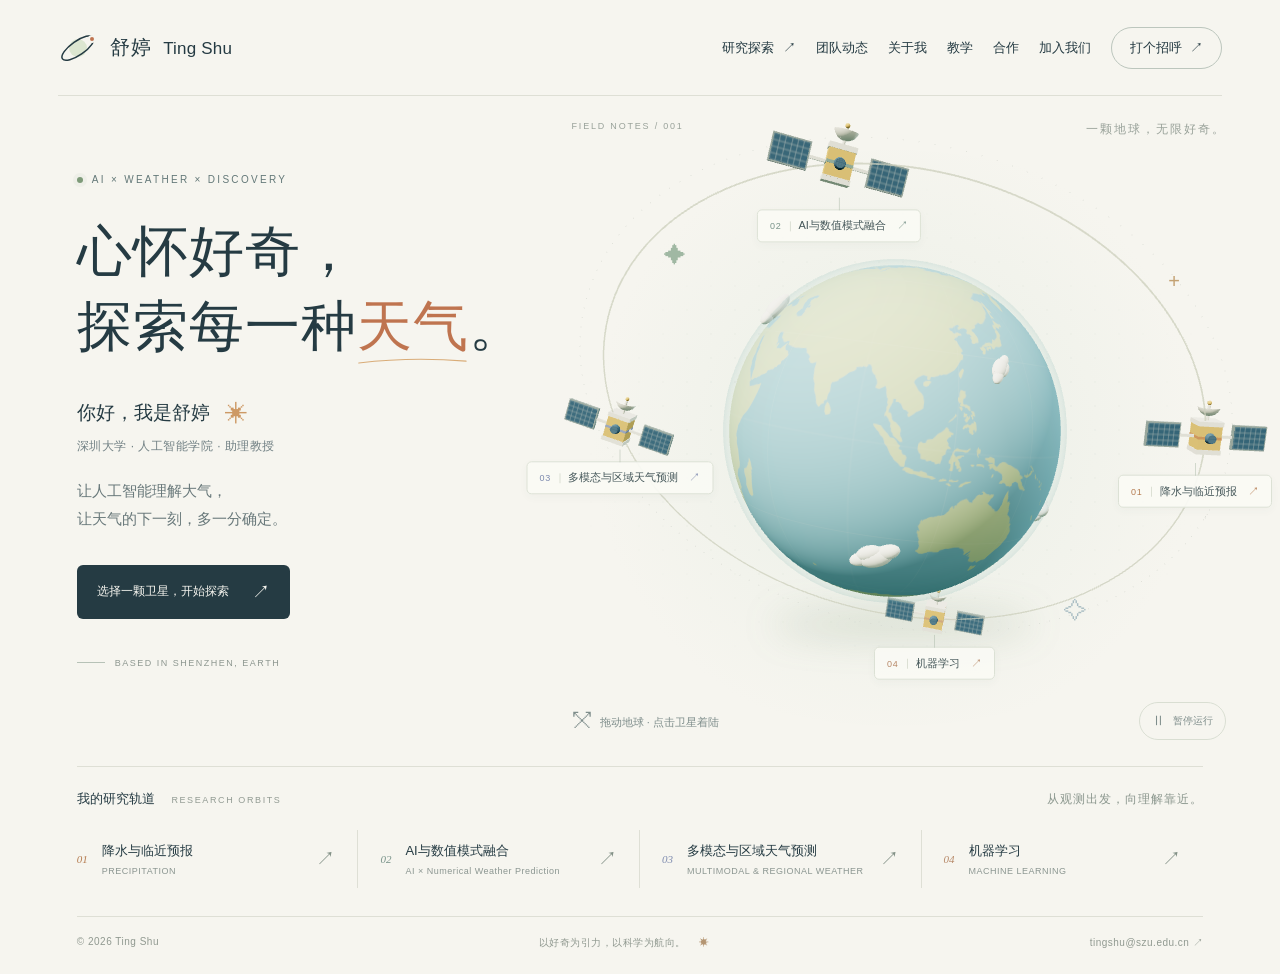
==== commit 7f51df76: "Add local form-based news manager with preview and GitHub publishing" ====
--- a/index.html
+++ b/index.html
@@ -111,6 +111,6 @@
   <div id="flight-overlay" aria-hidden="true"><div class="flight-cloud cloud-left"></div><div class="flight-cloud cloud-right"></div><div class="flight-copy"><span class="flight-marker">↓</span><span id="flight-text">准备着陆</span><span class="flight-small">A CLOSER LOOK AT OUR WORLD</span></div></div>
   <p id="announcement" class="sr-only" aria-live="polite"></p>
   <noscript><p class="no-script">请启用 JavaScript 体验 3D 地球。研究方向包括降水与临近预报、AI与数值模式融合、多模态与区域天气预测和机器学习。联系：<a href="mailto:tingshu@szu.edu.cn">tingshu@szu.edu.cn</a></p></noscript>
-  <script type="module" src="./app.js?v=news-balloons4"></script>
+  <script type="module" src="./app.js?v=news-manager1"></script>
 </body>
 </html>
